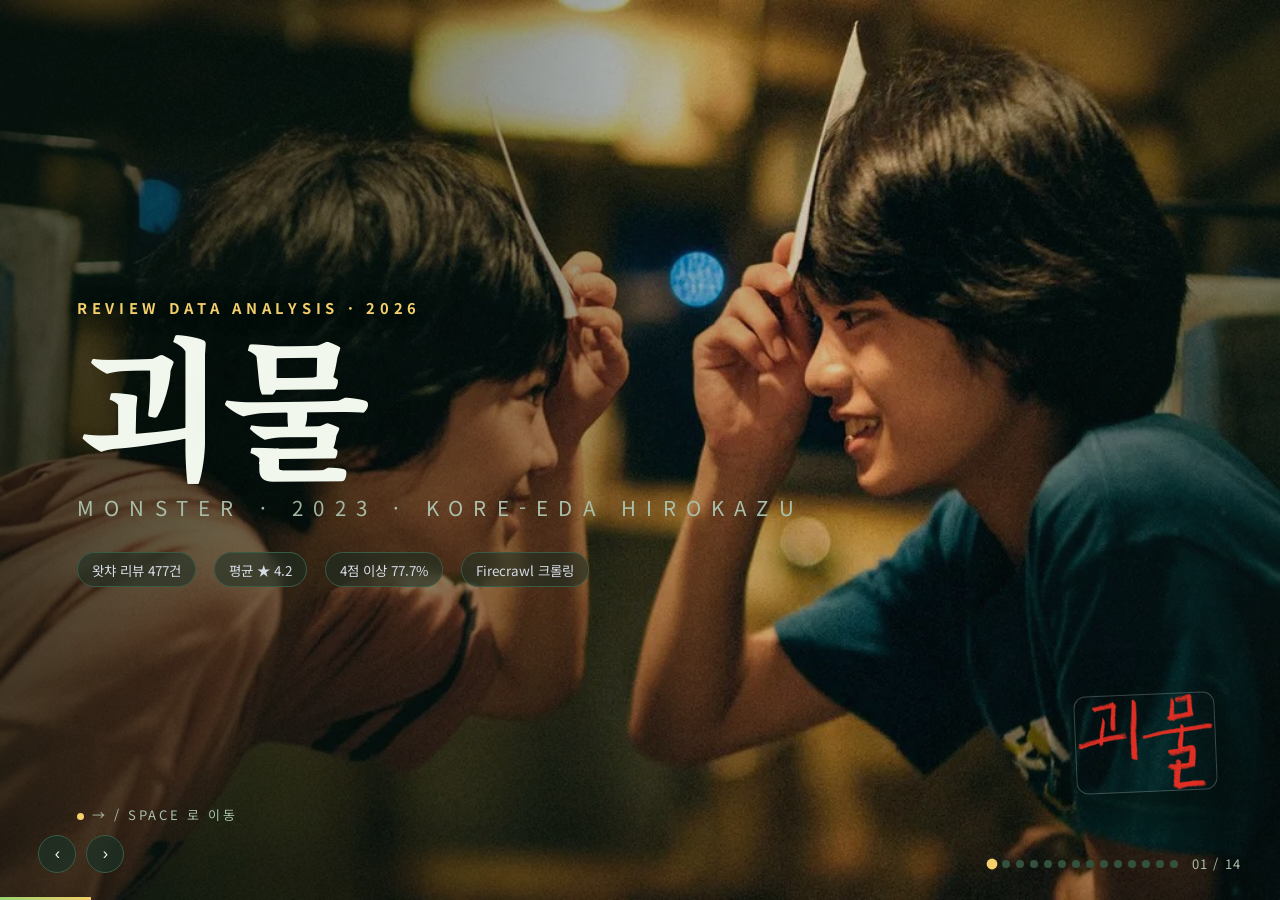
==== index.html @ 7d804426 "Redesign deck: warm forest/film natural theme, real film stills, green charts" ====
<!DOCTYPE html>
<html lang="ko">
<head>
<meta charset="UTF-8" />
<meta name="viewport" content="width=device-width, initial-scale=1.0" />
<title>《괴물》 리뷰 데이터 분석 — Slide Deck</title>
<meta name="description" content="고레에다 히로카즈 《괴물》 왓챠 리뷰 477건 데이터 분석 프레젠테이션" />
<link rel="icon" href="data:image/svg+xml,%3Csvg xmlns='http://www.w3.org/2000/svg' viewBox='0 0 32 32'%3E%3Crect width='32' height='32' rx='7' fill='%2312241a'/%3E%3Ctext x='16' y='23' font-size='20' text-anchor='middle' fill='%23f4cf6b' font-family='sans-serif'%3E%E6%80%AA%3C/text%3E%3C/svg%3E" />
<link rel="preconnect" href="https://fonts.googleapis.com" />
<link rel="preconnect" href="https://fonts.gstatic.com" crossorigin />
<link href="https://fonts.googleapis.com/css2?family=Noto+Sans+KR:wght@400;600;800&family=Noto+Serif+KR:wght@600;700&display=swap" rel="stylesheet" />
<link rel="stylesheet" href="css/deck.css" />
</head>
<body>
<canvas id="rain"></canvas>
<div class="deck" id="deck">

  <!-- 1. TITLE -->
  <section class="slide bg-full title-slide" data-name="title"
    style="background-image:url('assets/film/train.jpg')">
    <div class="kicker">Review Data Analysis · 2026</div>
    <h1 class="film-title serif">
      <span class="ch">괴</span><span class="ch">물</span>
    </h1>
    <div class="en">Monster · 2023 · Kore-eda Hirokazu</div>
    <div class="title-meta" data-name="meta">
      <span class="chip">왓챠 리뷰 477건</span>
      <span class="chip">평균 ★ 4.2</span>
      <span class="chip">4점 이상 77.7%</span>
      <span class="chip">Firecrawl 크롤링</span>
    </div>
    <img class="poster" src="assets/film/poster.png" alt="《괴물》 공식 포스터" />
    <div class="scroll-hint"><span class="dot"></span>→ / SPACE 로 이동</div>
  </section>

  <!-- 2. OVERVIEW -->
  <section class="slide" data-name="overview"
    style="background-image:url('assets/img/moss.jpg')">
    <div class="kicker">Overview</div>
    <h2>작품 &amp; 데이터 개요</h2>
    <p class="lead" style="max-width:70ch">
      고레에다 히로카즈 감독 · 사카모토 유지 각본 · 사카모토 류이치 음악 ·
      칸 영화제 각본상. 왓챠 관객 리뷰 <b>477건</b>을 수집·분석했다.
    </p>
    <div class="stat-grid">
      <div class="stat-card"><div class="num accent" data-to="4.2" data-dec="1" data-suffix=" / 5">0</div><div class="label">왓챠 평균 별점</div></div>
      <div class="stat-card"><div class="num accent" data-to="77.7" data-dec="1" data-suffix="%">0</div><div class="label">4점 이상 평가 비율</div></div>
      <div class="stat-card"><div class="num" data-to="49531">0</div><div class="label">보고싶어요</div></div>
      <div class="stat-card"><div class="num accent-rain" data-to="477">0</div><div class="label">수집 리뷰 수</div></div>
      <div class="stat-card"><div class="num" data-to="23620">0</div><div class="label">총 리뷰 글자 수</div></div>
      <div class="stat-card"><div class="num accent-rain" data-to="59">0</div><div class="label">전문(full-text) 재수집</div></div>
    </div>
    <div class="footer-note">SOURCE · watcha.com/ko/contents/mOopwPa</div>
  </section>

  <!-- 3. PIPELINE -->
  <section class="slide" data-name="pipeline"
    style="background-image:url('assets/img/forest.jpg')">
    <div class="kicker">Method</div>
    <h2>어떻게 분석했나</h2>
    <p class="lead">Firecrawl로 렌더링·스크롤 수집 → 파싱 → 통계 → 시각화.</p>
    <div class="pipeline">
      <div class="pipe-node"><div class="ico">🕸️</div><div class="t">수집 (Firecrawl)</div><div class="d">watcha 렌더링 · 리뷰 477건</div></div>
      <div class="pipe-arrow">→</div>
      <div class="pipe-node"><div class="ico">🧩</div><div class="t">파싱 · 정제</div><div class="d">작성자/본문, 59건 전문</div></div>
      <div class="pipe-arrow">→</div>
      <div class="pipe-node"><div class="ico">📊</div><div class="t">통계 분석</div><div class="d">키워드 · 테마 · 감정</div></div>
      <div class="pipe-arrow">→</div>
      <div class="pipe-node"><div class="ico">🎞️</div><div class="t">시각화</div><div class="d">Chart.js · matplotlib</div></div>
    </div>
    <div class="cols tight" style="margin-top:2vh; align-items:start">
      <div class="frame"><img src="assets/charts/length_dist.png" alt="리뷰 길이 분포" /></div>
      <div>
        <h3 style="margin-bottom:1vh">리뷰 길이 분포</h3>
        <p class="lead">전체의 <b class="accent">71%</b>가 25자 이하의 단문 감상.
        반면 상위 약 9%는 100자 이상의 심층 분석으로, <b>단문 정서 반응</b>과
        <b>장문 해석</b>이 뚜렷이 나뉜다.</p>
      </div>
    </div>
  </section>

  <!-- 4. QUESTION / WORDCLOUD -->
  <section class="slide cols" data-name="question"
    style="background-image:url('assets/img/canopy.jpg')">
    <div>
      <div class="kicker">Core Question</div>
      <h2 class="serif" style="font-size:clamp(30px,3.6vw,62px)">“괴물은<br />누구인가?”</h2>
      <p class="lead">가장 많이 등장한 단어는 <b class="accent">‘괴물’</b>(146건, 30.6%)과
      <b class="accent">‘나’</b>. 관객은 괴물을 찾다가 결국 <b>자신</b>을 마주한다.</p>
      <div class="quotelist">
        <div class="q">“괴물을 찾다가 <b>내가 괴물이었구나</b> 하는 결말.”<div class="who">토맛토마토</div></div>
        <div class="q">“누가 괴물인지 찾고 있던 <b>나를 보고 충격</b>에 빠졌다.”<div class="who">진종원</div></div>
      </div>
    </div>
    <div class="frame"><img src="assets/charts/wordcloud.png" alt="리뷰 워드클라우드" /></div>
  </section>

  <!-- 5. KEYWORDS -->
  <section class="slide" data-name="keywords"
    style="background-image:url('assets/img/meadow.jpg')">
    <div class="kicker">Keyword Frequency</div>
    <h2>최다 등장 키워드</h2>
    <div class="chart-wrap tall"><canvas id="cKeywords"></canvas></div>
  </section>

  <!-- 6. QUOTES -->
  <section class="slide" data-name="quotes"
    style="background-image:url('assets/film/field_run_clean.jpg')">
    <div class="kicker">Most Quoted</div>
    <h2>가장 많이 인용된 대사 · 감상</h2>
    <div class="cols tight" style="align-items:start">
      <div class="quote serif">
        “몇몇 사람만 가질 수 있는 건<br /><span class="hl">행복이라 부르지 않아.</span>”
        <div class="quote-src">— 요리(작중 대사) · 리뷰에서 가장 많이 인용된 문장</div>
      </div>
      <div class="quotelist" id="quoteList">
        <div class="q">“우린 새로 태어난 걸까? / 그런 일은 없는 것 같아. / 그래? 다행이네.”<div class="who">미나토·요리 — 결말</div></div>
        <div class="q">“오해의 오해의 오해… <b>이 영화는 괴물이 없다.</b>”<div class="who">김규민</div></div>
        <div class="q">“다시 태어나지 않아도 괜찮다고 생각했다. 그렇게 <b>뜻밖의 위로</b>를 받았다.”<div class="who">from.serein</div></div>
        <div class="q">“아쿠아만 나왔다 하면 파블로프의 개마냥 눈물이.”<div class="who">다 영</div></div>
      </div>
    </div>
  </section>

  <!-- 7. THEMES -->
  <section class="slide" data-name="themes"
    style="background-image:url('assets/img/moss.jpg')">
    <div class="kicker">Theme Distribution</div>
    <h2>리뷰 테마 분포</h2>
    <div class="cols tight" style="align-items:center; flex:1">
      <div class="chart-wrap"><canvas id="cThemes"></canvas></div>
      <div class="chart-wrap"><canvas id="cRadar"></canvas></div>
    </div>
    <p class="footer-note">※ 테마별 ‘관련 키워드 포함 리뷰 수’(중복 포함) 기준</p>
  </section>

  <!-- 8. VIEWPOINT -->
  <section class="slide" data-name="viewpoint"
    style="background-image:url('assets/img/forest.jpg')">
    <div class="kicker">Theme 01 · Structure</div>
    <h2>다층적 시점 — “컬러 라쇼몽”</h2>
    <p class="lead">같은 사건을 <b>엄마 → 담임 → 아이들</b>의 눈으로 세 번 반복하며,
    앞선 판단을 스스로 반성하게 만든다.</p>
    <div class="panels">
      <div class="panel3 p1"><div class="tag">Part 1</div><div class="big">엄마 · 사오리</div><p class="lead">아들의 변화를 보고 담임을 의심하고, 학교를 불신한다.</p></div>
      <div class="panel3 p2"><div class="tag">Part 2</div><div class="big">담임 · 호리</div><p class="lead">무책임해 보였던 행동에 알지 못했던 맥락이 드러난다.</p></div>
      <div class="panel3 p3"><div class="tag">Part 3</div><div class="big">아이들 · 미나토·요리</div><p class="lead">어른들이 결코 닿지 못한 진실 — 눈부신 햇살 속에서.</p></div>
    </div>
    <p class="quote" style="margin-top:3vh; font-size:clamp(15px,1.6vw,24px)">“시점 바뀔 때마다 <span class="hl">머리 한 대씩 맞는 느낌</span>이었다.” — Yem</p>
  </section>

  <!-- 9. PREJUDICE -->
  <section class="slide" data-name="prejudice"
    style="background-image:url('assets/img/canopy.jpg')">
    <div class="kicker">Theme 02 · Gaze</div>
    <h2>오해와 편견 — 모두를 괴물로</h2>
    <div class="cols tight" style="align-items:center; flex:1">
      <div class="chart-wrap"><canvas id="cPrejudice"></canvas></div>
      <div class="frame"><img src="assets/charts/theme_heatmap.png" alt="테마 동시 언급 히트맵" /></div>
    </div>
    <p class="quote" style="margin-top:2vh; font-size:clamp(15px,1.5vw,22px)">“누군가를 함부로 이해한다는 게 얼마나 <span class="hl">오만하고 잔인한</span> 것인지.”</p>
  </section>

  <!-- 10. SUN / ENDING -->
  <section class="slide bg-full conclusion" data-name="sun"
    style="background-image:url('assets/img/sunforest.jpg')">
    <div class="kicker">Theme 03 · Ending</div>
    <div class="bigline serif">“다시 태어나지 않아도<br />괜찮아.”</div>
    <p class="lead" style="max-width:62ch; margin-top:3vh">
      결말은 비극적이면서도 구원적이다. 관객은 <b class="accent">“현재의 나를 부정하지 않아도 된다”</b>는
      위로에서 개인적 안도를 얻는다 — 관련 리뷰 68건(14%).
    </p>
  </section>

  <!-- 11. SOUND -->
  <section class="slide" data-name="sound"
    style="background-image:url('assets/img/water.jpg')">
    <div class="kicker">Theme 04 · Sound &amp; Image</div>
    <h2>사운드 &amp; 영상미 — <span class="accent">Aqua</span></h2>
    <div class="cols tight" style="align-items:center; flex:1">
      <div>
        <p class="lead">사카모토 류이치의 엔딩 곡 <b class="accent">《Aqua》</b>는
        ‘눈물 트리거’로 기능한다. 감독·각본·음악의 조합이 반복적으로 호평받은 지점.</p>
        <div class="quotelist" style="margin-top:2vh">
          <div class="q">“사카모토 유지의 비틀린 시선과 고레에다의 담담함, <b>류이치 사카모토의 쓸쓸함</b>이 완성하는 피날레.”</div>
          <div class="q">“류이치 사카모토의 세련된 사운드 디자인.”</div>
        </div>
      </div>
      <svg id="wave" class="wave" viewBox="0 0 900 220" preserveAspectRatio="none"></svg>
    </div>
  </section>

  <!-- 12. SENTIMENT -->
  <section class="slide" data-name="sentiment"
    style="background-image:url('assets/img/meadow.jpg')">
    <div class="kicker">Emotional Arc</div>
    <h2>감정 반응 흐름 — 슬픔 → 성찰 → 위로</h2>
    <div class="cols tight" style="align-items:center; flex:1">
      <div class="frame"><img src="assets/charts/sentiment_flow.gif" alt="감정 흐름 애니메이션" /></div>
      <div class="chart-wrap short"><canvas id="cSentiment"></canvas></div>
    </div>
    <p class="footer-note">정서 반응은 단순한 비극적 카타르시스가 아니라 “자기 인식의 재구성”으로 수렴한다.</p>
  </section>

  <!-- 13. CRITIQUE -->
  <section class="slide" data-name="critique"
    style="background-image:url('assets/img/sunforest.jpg')">
    <div class="kicker">Minority View</div>
    <h2>비판적·유보적 시각 (약 22%)</h2>
    <div class="crit">
      <div class="c"><div class="h">취향 불일치</div><div class="b">“작품성과는 별개로 제 취향과는 머네요.”</div></div>
      <div class="c"><div class="h">초반 템포</div><div class="b">“중반까지 화병 나서 끌 뻔했다. 끝까지 보니 명작이란 걸 알았다.”</div></div>
      <div class="c"><div class="h">작위성</div><div class="b">“담임 파트에서는 《더 헌트》와 같은 작위성이 느껴졌다.”</div></div>
      <div class="c"><div class="h">장르 결합의 낯섦</div><div class="b">“부조리극과 리얼리즘이 어색하게 결합되고 있다고 느꼈다.”</div></div>
    </div>
  </section>

  <!-- 14. CONCLUSION -->
  <section class="slide bg-full conclusion" data-name="conclusion"
    style="background-image:url('assets/film/train.jpg')">
    <div class="kicker">Conclusion</div>
    <div class="bigline">괴물은 타인이 아니라<br /><span class="accent">우리가 만들어내는 시선</span>이다.</div>
    <p class="lead" style="max-width:66ch; margin-top:3vh">
      리뷰의 30% 이상이 ‘괴물’과 ‘나’를 연결한다. 《괴물》은 단순한 관람을 넘어
      <b>자기 성찰의 계기</b>로 소비되고 있다.
    </p>
    <div class="chips">
      <span class="chip">시점 구조</span>
      <span class="chip">결말의 위로</span>
      <span class="chip">Aqua</span>
      <span class="chip">아역 연기</span>
      <span class="chip">사회 비판</span>
    </div>
    <div class="footer-note">DATA · Watcha 477 reviews (Firecrawl) · VISUALS · anime.js / Chart.js / matplotlib</div>
  </section>

</div>

<div class="navbtns">
  <button data-nav="prev" aria-label="이전">‹</button>
  <button data-nav="next" aria-label="다음">›</button>
</div>
<div class="hud">
  <span class="dots"></span>
  <span class="counter">01 / 14</span>
</div>
<div class="progress"></div>

<script src="js/vendor/anime.min.js"></script>
<script src="js/vendor/chart.umd.min.js"></script>
<script src="data/review_stats.js"></script>
<script src="js/deck.js"></script>
</body>
</html>
---- css/deck.css ----
:root {
  --bg: #10201a;
  --bg2: #14271e;
  --panel: #1b3126;
  --panel2: #234030;
  --line: #3a5c46;
  --sun: #f4cf6b;
  --sun2: #ffe3a8;
  --rain: #9ad46f;
  --rain2: #5ea153;
  --leaf: #9ad46f;
  --leaf2: #6cb45c;
  --txt: #f2f7ee;
  --muted: #a9c0ab;
  --good: #a8dd84;
  --shadow: 0 18px 44px rgba(6, 16, 10, 0.45);
}

* { box-sizing: border-box; margin: 0; padding: 0; }

html, body {
  height: 100%;
  background: var(--bg);
  color: var(--txt);
  font-family: "Pretendard", "Noto Sans KR", -apple-system, BlinkMacSystemFont,
    "Apple SD Gothic Neo", "Malgun Gothic", sans-serif;
  overflow: hidden;
  -webkit-font-smoothing: antialiased;
}

#rain {
  position: fixed; inset: 0; z-index: 0; pointer-events: none; opacity: 0.78;
}

.deck { position: fixed; inset: 0; z-index: 1; }

.slide {
  position: absolute; inset: 0;
  display: flex; flex-direction: column;
  padding: 5.2vh 6vw 7vh;
  opacity: 0; visibility: hidden;
  transform: scale(0.985);
  transition: opacity .55s ease, transform .55s ease, visibility .55s;
  background-size: cover; background-position: center;
}
.slide.active { opacity: 1; visibility: visible; transform: scale(1); }
.slide::before {
  content: ""; position: absolute; inset: 0; z-index: -1;
  background: radial-gradient(130% 100% at 50% 0%, rgba(12,26,18,0.28), rgba(12,26,18,0.66) 82%);
}
.slide.bg-full::before { background: linear-gradient(180deg, rgba(10,22,15,0.28), rgba(10,22,15,0.68)); }
.slide.title-slide::before {
  background: linear-gradient(90deg, rgba(8,18,12,0.74) 0%, rgba(8,18,12,0.42) 42%, rgba(8,18,12,0.14) 68%, rgba(8,18,12,0.5) 100%);
}

.kicker {
  font-size: clamp(12px, 1.15vw, 17px); letter-spacing: .32em; text-transform: uppercase;
  color: var(--sun); font-weight: 700; margin-bottom: 1.1vh;
}
h1 { font-size: clamp(38px, 6.4vw, 110px); line-height: 1.02; font-weight: 800; letter-spacing: -0.02em; }
h2 { font-size: clamp(26px, 3.1vw, 52px); font-weight: 800; letter-spacing: -0.01em; margin-bottom: 2.2vh; }
h3 { font-size: clamp(17px, 1.6vw, 26px); font-weight: 700; }
h1, h2, h3, .kicker, .lead, .quote, .bigline, .stat-card .label { text-shadow: 0 2px 20px rgba(6,16,10,0.55); }
.serif { font-family: "Noto Serif KR", "Apple SD Gothic Neo", serif; }
.accent { color: var(--sun); }
.accent-rain { color: var(--rain); }
.muted { color: var(--muted); }
.lead { font-size: clamp(15px, 1.5vw, 24px); color: #dce8d6; line-height: 1.65; font-weight: 400; }

/* ---------- titles ---------- */
.title-slide { justify-content: center; align-items: flex-start; }
.title-slide .film-title { font-size: clamp(64px, 12vw, 220px); line-height: .95; font-weight: 800; text-shadow: 0 6px 40px rgba(4,12,7,.55); }
.title-slide .film-title .ch { display: inline-block; }
.title-slide .en { font-size: clamp(14px, 1.6vw, 26px); letter-spacing: .5em; color: var(--muted); margin-top: 2vh; text-transform: uppercase; }
.title-slide .poster {
  position: absolute; right: 5vw; bottom: 12vh; width: clamp(110px, 11vw, 200px);
  border-radius: 12px; border: 1px solid rgba(255,255,255,0.22);
  box-shadow: 0 22px 55px rgba(4,12,7,0.6); transform: rotate(-2.4deg);
}
.title-meta { display: flex; gap: 1.4vw; flex-wrap: wrap; margin-top: 3.4vh; }
.chip {
  border: 1px solid var(--line); background: rgba(27,49,38,0.55); backdrop-filter: blur(7px);
  padding: .7vh 1.1vw; border-radius: 999px; font-size: clamp(12px, 1.05vw, 16px); color: #d6dce6;
}
.scroll-hint { position: absolute; bottom: 8.5vh; left: 6vw; color: var(--muted); font-size: 13px; letter-spacing: .2em; }
.scroll-hint .dot { display: inline-block; width: 7px; height: 7px; border-radius: 50%; background: var(--sun); margin-right: 8px; animation: pulse 1.6s infinite; }
@keyframes pulse { 0%,100% { opacity: .3; } 50% { opacity: 1; } }

/* ---------- stat cards ---------- */
.stat-grid { display: grid; grid-template-columns: repeat(3, 1fr); gap: 1.4vw; margin-top: 1vh; }
.stat-card {
  background: linear-gradient(160deg, var(--panel2), var(--panel)); border: 1px solid var(--line);
  border-radius: 18px; padding: 2.4vh 1.6vw; box-shadow: var(--shadow); position: relative; overflow: hidden;
}
.stat-card::after { content: ""; position: absolute; inset: 0; background: radial-gradient(80% 60% at 100% 0%, rgba(244,185,66,0.12), transparent 60%); }
.stat-card .num { font-size: clamp(30px, 3.6vw, 62px); font-weight: 800; letter-spacing: -0.02em; }
.stat-card .num .unit { font-size: .42em; margin-left: .18em; color: var(--muted); font-weight: 600; }
.stat-card .label { color: var(--muted); margin-top: .8vh; font-size: clamp(12px, 1.1vw, 17px); }

/* ---------- pipeline ---------- */
.pipeline { display: flex; align-items: center; gap: 1vw; margin-top: 3vh; flex-wrap: wrap; }
.pipe-node {
  flex: 1 1 0; min-width: 130px; background: var(--panel); border: 1px solid var(--line); border-radius: 16px;
  padding: 2.2vh 1.2vw; text-align: center; position: relative; box-shadow: var(--shadow);
}
.pipe-node .ico { font-size: clamp(22px, 2.2vw, 34px); }
.pipe-node .t { font-weight: 700; margin-top: 1vh; font-size: clamp(13px, 1.15vw, 18px); }
.pipe-node .d { color: var(--muted); font-size: clamp(11px, .95vw, 14px); margin-top: .5vh; }
.pipe-arrow { color: var(--rain); font-size: clamp(18px, 1.8vw, 28px); }

/* ---------- generic two-col ---------- */
.cols { display: grid; grid-template-columns: 1.05fr 1fr; gap: 2.6vw; align-items: center; flex: 1; }
.cols.tight { gap: 1.8vw; }
.frame { border-radius: 18px; overflow: hidden; border: 1px solid var(--line); box-shadow: var(--shadow); background: #12241a; }
.frame img { display: block; width: 100%; height: 100%; object-fit: cover; }

/* quote */
.quote { font-family: "Noto Serif KR", serif; font-size: clamp(20px, 2.4vw, 40px); line-height: 1.5; font-weight: 600; }
.quote .hl { color: var(--sun); }
.quote-src { color: var(--muted); margin-top: 1.6vh; font-size: clamp(12px, 1.1vw, 16px); }
.quotelist { display: flex; flex-direction: column; gap: 1.4vh; }
.quotelist .q { background: rgba(24,44,34,0.55); border-left: 3px solid var(--sun); border-radius: 0 12px 12px 0; padding: 1.4vh 1.2vw; font-size: clamp(13px, 1.25vw, 19px); }
.quotelist .q .who { color: var(--muted); font-size: .8em; margin-top: .4vh; }

/* chart containers */
.chart-wrap { position: relative; width: 100%; height: 46vh; }
.chart-wrap.tall { height: 58vh; }
.chart-wrap.short { height: 34vh; }

/* three panels (viewpoint) */
.panels { display: grid; grid-template-columns: repeat(3, 1fr); gap: 1.4vw; margin-top: 2vh; }
.panel3 {
  border-radius: 16px; padding: 2.4vh 1.2vw; border: 1px solid var(--line); min-height: 30vh;
  background: linear-gradient(160deg, var(--panel2), var(--panel)); box-shadow: var(--shadow);
}
.panel3 .tag { color: var(--muted); letter-spacing: .2em; font-size: 12px; text-transform: uppercase; }
.panel3 .big { font-size: clamp(20px, 2vw, 32px); font-weight: 800; margin: 1.2vh 0; }
.panel3.p1 { border-top: 3px solid var(--rain2); }
.panel3.p2 { border-top: 3px solid var(--rain); }
.panel3.p3 { border-top: 3px solid var(--sun); }

/* waveform */
.wave { width: 100%; height: 22vh; filter: drop-shadow(0 3px 12px rgba(6,16,10,0.6)); }

/* cards for critique */
.crit { display: grid; grid-template-columns: repeat(2, 1fr); gap: 1.4vw; margin-top: 2vh; }
.crit .c { background: var(--panel); border: 1px solid var(--line); border-radius: 16px; padding: 2.2vh 1.4vw; }
.crit .c .h { font-weight: 700; color: var(--sun); margin-bottom: .8vh; font-size: clamp(14px, 1.3vw, 20px); }
.crit .c .b { color: #cbd3df; line-height: 1.6; font-size: clamp(12px, 1.1vw, 17px); }

/* conclusion */
.conclusion { justify-content: center; align-items: center; text-align: center; }
.conclusion .bigline { font-size: clamp(28px, 4.4vw, 74px); font-weight: 800; line-height: 1.18; letter-spacing: -0.02em; }
.conclusion .chips { display: flex; gap: 1vw; flex-wrap: wrap; justify-content: center; margin-top: 4vh; }
.conclusion .chips .chip { border-color: rgba(244,185,66,0.4); }

/* HUD */
.hud { position: fixed; z-index: 5; right: 3vw; bottom: 3vh; display: flex; align-items: center; gap: 14px; color: var(--muted); font-size: 13px; letter-spacing: .1em; }
.dots { display: flex; gap: 6px; }
.dots a { width: 8px; height: 8px; border-radius: 50%; background: #33513d; transition: .3s; }
.dots a.on { background: var(--sun); transform: scale(1.35); }
.progress { position: fixed; left: 0; bottom: 0; height: 3px; width: 0; background: linear-gradient(90deg, var(--rain), var(--sun)); z-index: 6; transition: width .5s ease; }
.navbtns { position: fixed; z-index: 5; left: 3vw; bottom: 3vh; display: flex; gap: 10px; }
.navbtns button {
  width: 38px; height: 38px; border-radius: 50%; border: 1px solid var(--line); background: rgba(27,49,38,.72);
  color: var(--txt); cursor: pointer; font-size: 16px; transition: .25s; backdrop-filter: blur(6px);
}
.navbtns button:hover { border-color: var(--sun); color: var(--sun); }

.footer-note { position: absolute; left: 6vw; bottom: 8.5vh; color: var(--muted); font-size: 12px; letter-spacing: .12em; }

@media (max-width: 820px) {
  .cols, .stat-grid, .panels, .crit { grid-template-columns: 1fr; }
  .chart-wrap { height: 34vh; }
  .slide { padding: 5vh 5vw 9vh; }
}
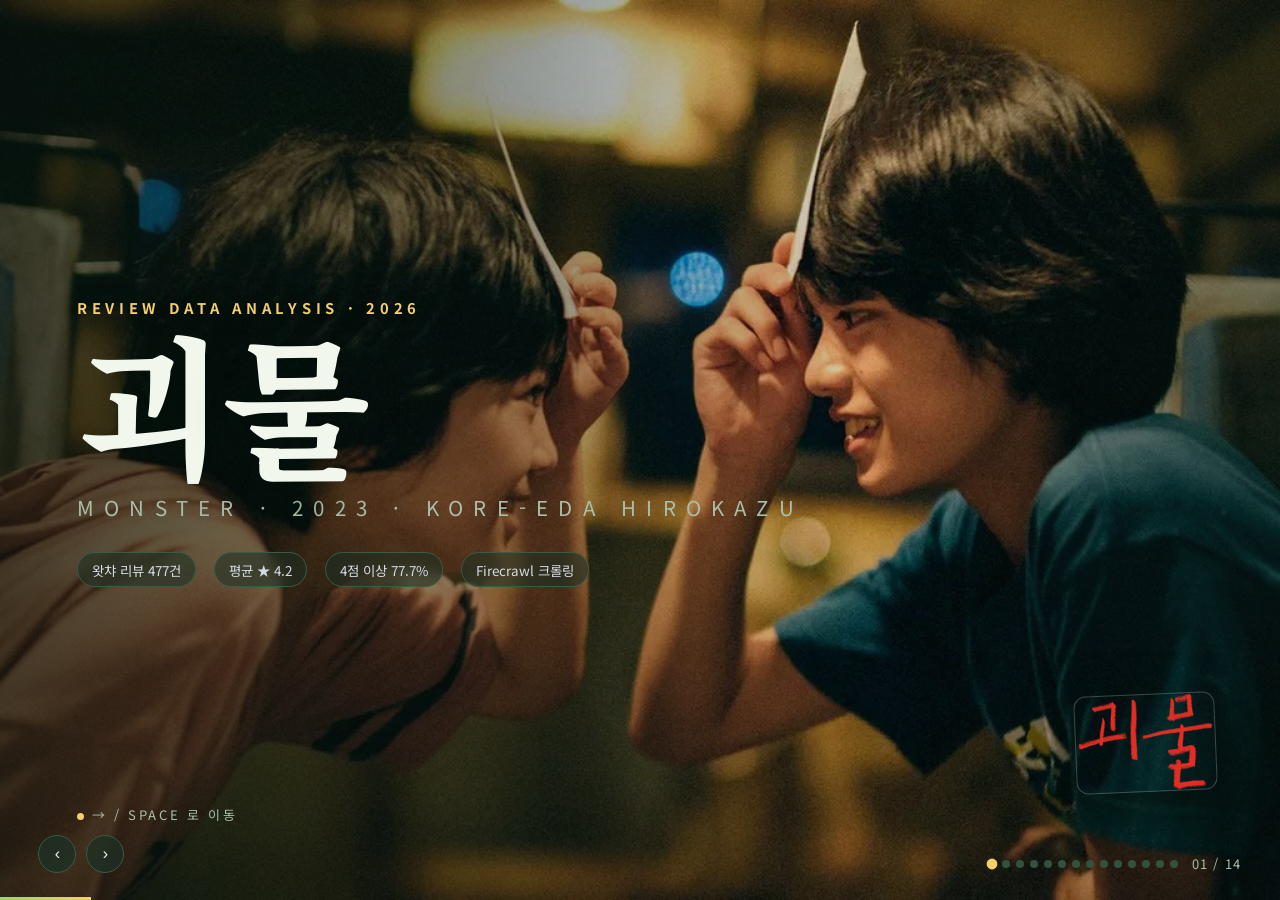
==== commit c5cec983: "Improve chart legibility on themes/prejudice slides: dark panels, larger charts, opaque colors, stro" ====
--- a/index.html
+++ b/index.html
@@ -127,9 +127,9 @@
     style="background-image:url('assets/img/moss.jpg')">
     <div class="kicker">Theme Distribution</div>
     <h2>리뷰 테마 분포</h2>
-    <div class="cols tight" style="align-items:center; flex:1">
-      <div class="chart-wrap"><canvas id="cThemes"></canvas></div>
-      <div class="chart-wrap"><canvas id="cRadar"></canvas></div>
+    <div class="cols tight" style="align-items:stretch; flex:1">
+      <div class="chart-card"><div class="chart-wrap"><canvas id="cThemes"></canvas></div></div>
+      <div class="chart-card"><div class="chart-wrap"><canvas id="cRadar"></canvas></div></div>
     </div>
     <p class="footer-note">※ 테마별 ‘관련 키워드 포함 리뷰 수’(중복 포함) 기준</p>
   </section>
@@ -154,9 +154,9 @@
     style="background-image:url('assets/img/canopy.jpg')">
     <div class="kicker">Theme 02 · Gaze</div>
     <h2>오해와 편견 — 모두를 괴물로</h2>
-    <div class="cols tight" style="align-items:center; flex:1">
-      <div class="chart-wrap"><canvas id="cPrejudice"></canvas></div>
-      <div class="frame"><img src="assets/charts/theme_heatmap.png" alt="테마 동시 언급 히트맵" /></div>
+    <div class="cols tight" style="align-items:stretch; flex:1; grid-template-columns:0.92fr 1.08fr">
+      <div class="chart-card"><div class="chart-wrap"><canvas id="cPrejudice"></canvas></div></div>
+      <div class="frame big"><img src="assets/charts/theme_heatmap.png" alt="테마 동시 언급 히트맵" /></div>
     </div>
     <p class="quote" style="margin-top:2vh; font-size:clamp(15px,1.5vw,22px)">“누군가를 함부로 이해한다는 게 얼마나 <span class="hl">오만하고 잔인한</span> 것인지.”</p>
   </section>
--- a/css/deck.css
+++ b/css/deck.css
@@ -126,6 +126,23 @@
 .chart-wrap { position: relative; width: 100%; height: 46vh; }
 .chart-wrap.tall { height: 58vh; }
 .chart-wrap.short { height: 34vh; }
+.chart-card {
+  background: #08110b;
+  border: 1px solid rgba(154,212,111,0.28); border-radius: 20px;
+  padding: 1.2vh 1vw; box-shadow: var(--shadow);
+  display: flex; align-items: center;
+}
+.chart-card .chart-wrap { height: 56vh; }
+.frame.big { background: #08110b; display: flex; align-items: center; }
+.frame.big img { object-fit: contain; }
+.slide[data-name="themes"]::before,
+.slide[data-name="prejudice"]::before {
+  background: linear-gradient(180deg, rgba(6,14,9,0.74), rgba(6,14,9,0.9));
+}
+.slide[data-name="themes"] h2,
+.slide[data-name="prejudice"] h2 {
+  text-shadow: 0 2px 18px rgba(0,0,0,0.85), 0 1px 3px rgba(0,0,0,0.9);
+}
 
 /* three panels (viewpoint) */
 .panels { display: grid; grid-template-columns: repeat(3, 1fr); gap: 1.4vw; margin-top: 2vh; }
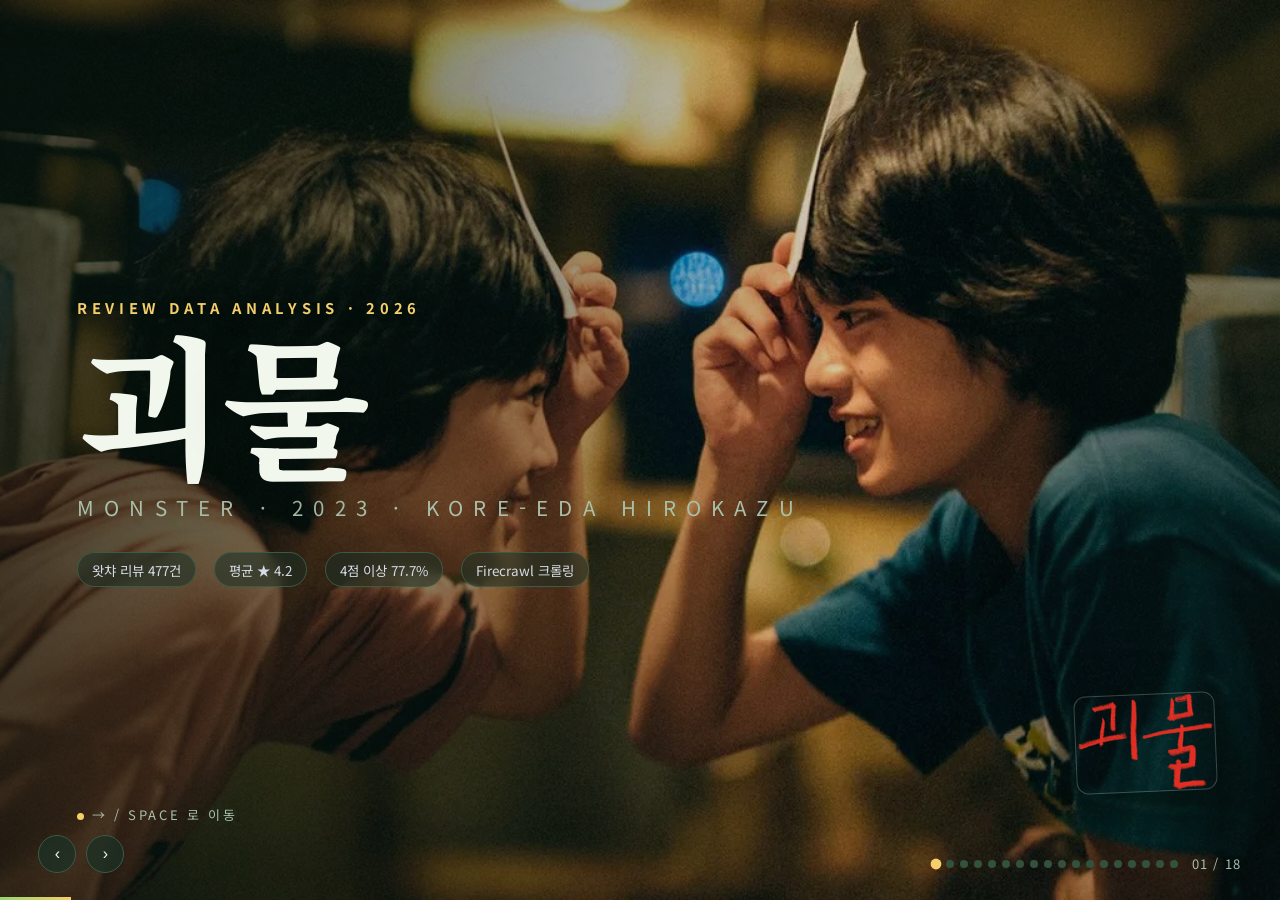
==== commit 8c7f9859: "Add analysis slides from report: acting, love/queer narrative, school-system critique, emotional bre" ====
--- a/index.html
+++ b/index.html
@@ -190,6 +190,51 @@
     </div>
   </section>
 
+  <!-- THEME 05. ACTING -->
+  <section class="slide" data-name="acting"
+    style="background-image:url('assets/img/meadow.jpg')">
+    <div class="kicker">Theme 05 · Performance</div>
+    <h2>아역의 연기 — 소야 · 히나타</h2>
+    <p class="lead">쿠로카와 소야(미나토)·히이라기 히나타(요리)의 연기와 케미가
+    관객의 정서적 몰입을 이끄는 핵심 요소로 꼽힌다.</p>
+    <div class="quotelist">
+      <div class="q">“<b>소야랑 히나타 둘 다</b> 거기서는 행복해졌길.”<div class="who">지후</div></div>
+      <div class="q">“이건 배우 인터뷰까지 봐야 됨. 이대로만 자라서 좋은 작품들을 많이 찍어다오.”</div>
+      <div class="q">“<b>미나토 ♡ 요리 ♡ 나..</b>”<div class="who">Yem</div></div>
+    </div>
+    <p class="footer-note">배우·연기 관련 언급 7건 + 인물 언급 다수</p>
+  </section>
+
+  <!-- THEME 06. LOVE / IDENTITY -->
+  <section class="slide" data-name="love"
+    style="background-image:url('assets/img/canopy.jpg')">
+    <div class="kicker">Theme 06 · Love &amp; Identity</div>
+    <h2>사랑, 그리고 퀴어 서사</h2>
+    <p class="lead">소수 리뷰지만 강렬하게 언급된다. 다만 ‘퀴어 영화’로 한정하기보다
+    <b class="accent">보편적 사랑과 이해의 문제</b>로 확장해 읽는 경향이 두드러진다.</p>
+    <div class="quotelist">
+      <div class="q">“표현은 달라도 <b>모두 다 사랑하는 마음</b>이었기에.”</div>
+      <div class="q">“사과를 좋아하는 게 자연스러운 것처럼, <b>남자아이도 좋아할 수 있는 게 아닐까요</b>.”<div class="who">소야 — 칸 기자회견</div></div>
+      <div class="q">“자꾸만 해체되어 다시 태어나려는 존재들을 위한 영화.”</div>
+    </div>
+    <p class="footer-note">퀴어·동성 관련 4건 · ‘사랑’ 언급 23건 (4.8%)</p>
+  </section>
+
+  <!-- THEME 07. SYSTEM -->
+  <section class="slide" data-name="system"
+    style="background-image:url('assets/img/forest.jpg')">
+    <div class="kicker">Theme 07 · System</div>
+    <h2>학교 · 사회 시스템 비판</h2>
+    <p class="lead">개인의 오해를 넘어 <b class="accent">조직적 회피와 무책임</b>에 대한 비판이 반복된다.
+    관객은 학교를 사회의 축소판으로 읽는다.</p>
+    <div class="quotelist">
+      <div class="q">“<b>폭력에 대한 학교의 무감각한 태도</b>를 보고 있자니 숨이 막히는 것 같았다.”</div>
+      <div class="q">“교장의 공허한 눈빛, 영혼 없는 조아리기. <b>학교 동료들도, 교장도 뭔데 대체!</b>”</div>
+      <div class="q">“이 사회고 어른이고 편견이고 선입견…”</div>
+    </div>
+    <p class="footer-note">학교·폭력 관련 23건 (4%)</p>
+  </section>
+
   <!-- 12. SENTIMENT -->
   <section class="slide" data-name="sentiment"
     style="background-image:url('assets/img/meadow.jpg')">
@@ -200,6 +245,21 @@
       <div class="chart-wrap short"><canvas id="cSentiment"></canvas></div>
     </div>
     <p class="footer-note">정서 반응은 단순한 비극적 카타르시스가 아니라 “자기 인식의 재구성”으로 수렴한다.</p>
+  </section>
+
+  <!-- EMOTION DETAIL -->
+  <section class="slide" data-name="emotion"
+    style="background-image:url('assets/img/water.jpg')">
+    <div class="kicker">Emotional Response</div>
+    <h2>감정 반응 세부 — 슬픔에서 위로로</h2>
+    <div class="stat-grid">
+      <div class="stat-card"><div class="num accent-rain" data-to="38" data-suffix="건">0</div><div class="label">눈물 · 울음 (7%)</div></div>
+      <div class="stat-card"><div class="num accent">여운</div><div class="label">오래 남는 감정</div></div>
+      <div class="stat-card"><div class="num">위로 · 구원</div><div class="label">“다시 태어나지 않아도 괜찮다”</div></div>
+      <div class="stat-card"><div class="num accent-rain">자기 성찰</div><div class="label">“내가 괴물이었구나”</div></div>
+      <div class="stat-card"><div class="num">혼란 · 전복</div><div class="label">“머리 한 대씩 맞는 느낌”</div></div>
+    </div>
+    <p class="footer-note">정서 반응은 단순한 비극적 카타르시스가 아니라 <b>슬픔 → 성찰 → 위로</b>의 3단계로 수렴한다.</p>
   </section>
 
   <!-- 13. CRITIQUE -->
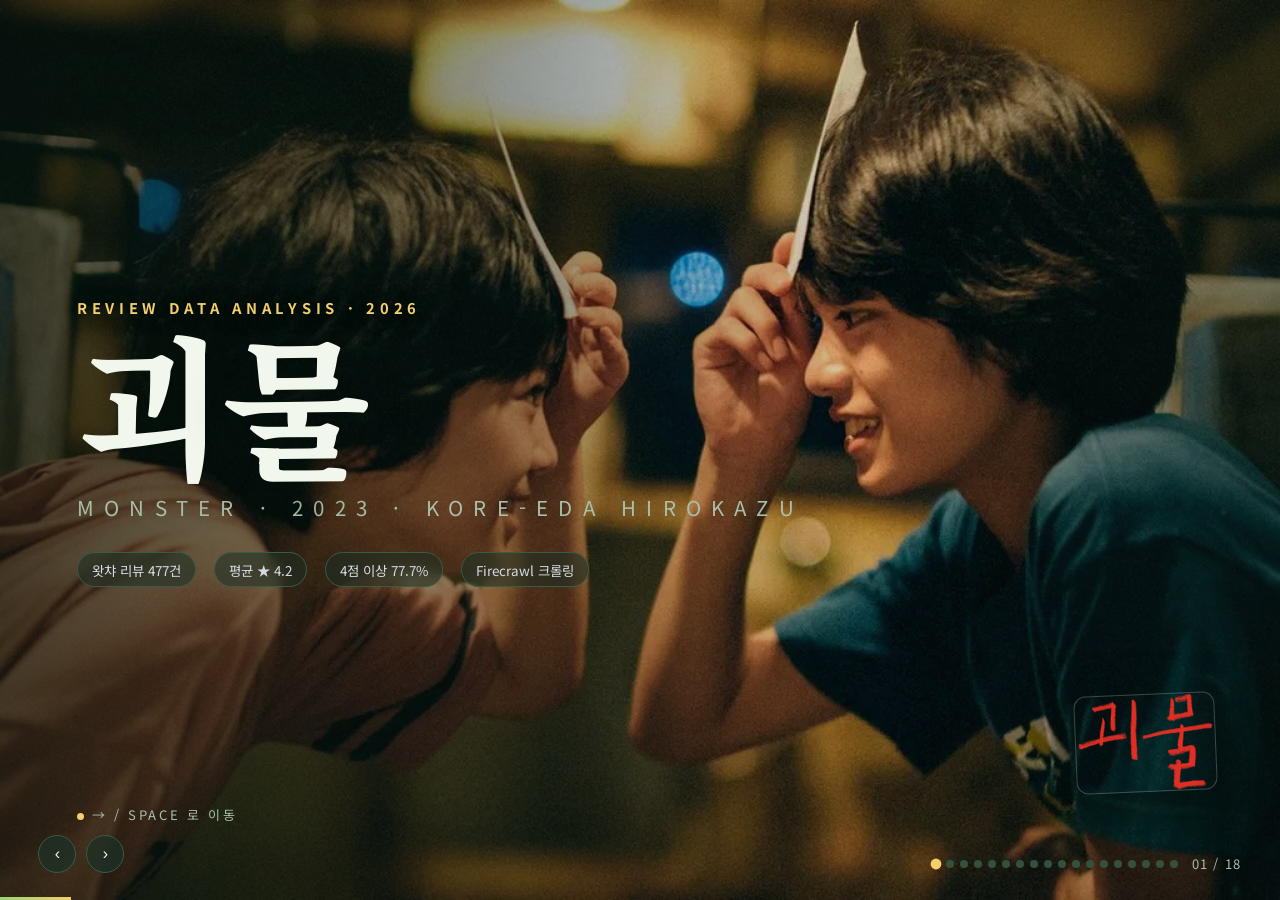
==== commit b9172035: "Add report 'Analysis' callouts to theme slides (question, viewpoint, prejudice, sound)" ====
--- a/index.html
+++ b/index.html
@@ -91,6 +91,10 @@
         <div class="q">“괴물을 찾다가 <b>내가 괴물이었구나</b> 하는 결말.”<div class="who">토맛토마토</div></div>
         <div class="q">“누가 괴물인지 찾고 있던 <b>나를 보고 충격</b>에 빠졌다.”<div class="who">진종원</div></div>
       </div>
+      <div class="analysis"><span class="tagline">Analysis</span>
+        관객은 《괴물》을 ‘괴물을 찾는 영화’가 아니라 <b>‘내가 괴물이었는지를 묻는 영화’</b>로 소비한다.
+        ‘괴물’은 실체가 아니라 <b>타자화의 결과</b>로 해석된다.
+      </div>
     </div>
     <div class="frame"><img src="assets/charts/wordcloud.png" alt="리뷰 워드클라우드" /></div>
   </section>
@@ -146,6 +150,10 @@
       <div class="panel3 p2"><div class="tag">Part 2</div><div class="big">담임 · 호리</div><p class="lead">무책임해 보였던 행동에 알지 못했던 맥락이 드러난다.</p></div>
       <div class="panel3 p3"><div class="tag">Part 3</div><div class="big">아이들 · 미나토·요리</div><p class="lead">어른들이 결코 닿지 못한 진실 — 눈부신 햇살 속에서.</p></div>
     </div>
+    <div class="analysis"><span class="tagline">Analysis</span>
+      관객은 각 파트에서 <b>동일한 사건을 재해석</b>하며 앞선 판단을 스스로 반성한다.
+      구조 자체가 영화의 주제(‘진실은 하나가 아니다’)와 맞물린다는 평가가 많다.
+    </div>
     <p class="quote" style="margin-top:3vh; font-size:clamp(15px,1.6vw,24px)">“시점 바뀔 때마다 <span class="hl">머리 한 대씩 맞는 느낌</span>이었다.” — Yem</p>
   </section>
 
@@ -157,6 +165,10 @@
     <div class="cols tight" style="align-items:stretch; flex:1; grid-template-columns:0.92fr 1.08fr">
       <div class="chart-card"><div class="chart-wrap"><canvas id="cPrejudice"></canvas></div></div>
       <div class="frame big"><img src="assets/charts/theme_heatmap.png" alt="테마 동시 언급 히트맵" /></div>
+    </div>
+    <div class="analysis"><span class="tagline">Analysis</span>
+      ‘이해’조차 폭력이 될 수 있다는 <b>역설적 통찰</b>. 부모의 걱정 · 학교의 회피 · 선생의 침묵이
+      모두 <b>선의에서 비롯된 폭력</b>으로 읽힌다.
     </div>
     <p class="quote" style="margin-top:2vh; font-size:clamp(15px,1.5vw,22px)">“누군가를 함부로 이해한다는 게 얼마나 <span class="hl">오만하고 잔인한</span> 것인지.”</p>
   </section>
@@ -184,6 +196,10 @@
         <div class="quotelist" style="margin-top:2vh">
           <div class="q">“사카모토 유지의 비틀린 시선과 고레에다의 담담함, <b>류이치 사카모토의 쓸쓸함</b>이 완성하는 피날레.”</div>
           <div class="q">“류이치 사카모토의 세련된 사운드 디자인.”</div>
+        </div>
+        <div class="analysis"><span class="tagline">Analysis</span>
+          음악은 <b>정서적 절정</b>을 담당하는 장치로, 《Aqua》가 ‘눈물 트리거’로 기능한다.
+          감독 · 각본 · 음악 3인의 협업과 3부의 <b>밝은 색조 전환</b>이 반복적으로 호평받는다.
         </div>
       </div>
       <svg id="wave" class="wave" viewBox="0 0 900 220" preserveAspectRatio="none"></svg>
--- a/css/deck.css
+++ b/css/deck.css
@@ -165,6 +165,20 @@
 .crit .c .h { font-weight: 700; color: var(--sun); margin-bottom: .8vh; font-size: clamp(14px, 1.3vw, 20px); }
 .crit .c .b { color: #cbd3df; line-height: 1.6; font-size: clamp(12px, 1.1vw, 17px); }
 
+/* report analysis callout */
+.analysis {
+  margin-top: 2.4vh; padding: 1.5vh 1.6vw;
+  border-left: 4px solid var(--sun);
+  background: rgba(8,17,11,0.72);
+  border-radius: 0 14px 14px 0; max-width: 94ch;
+  line-height: 1.65; font-size: clamp(13px, 1.15vw, 18px); color: #dbe7dc;
+}
+.analysis .tagline {
+  display: block; margin-bottom: .5vh; color: var(--sun);
+  font-weight: 800; letter-spacing: .2em; font-size: 11px; text-transform: uppercase;
+}
+.analysis b { color: var(--rain); }
+
 /* conclusion */
 .conclusion { justify-content: center; align-items: center; text-align: center; }
 .conclusion .bigline { font-size: clamp(28px, 4.4vw, 74px); font-weight: 800; line-height: 1.18; letter-spacing: -0.02em; }
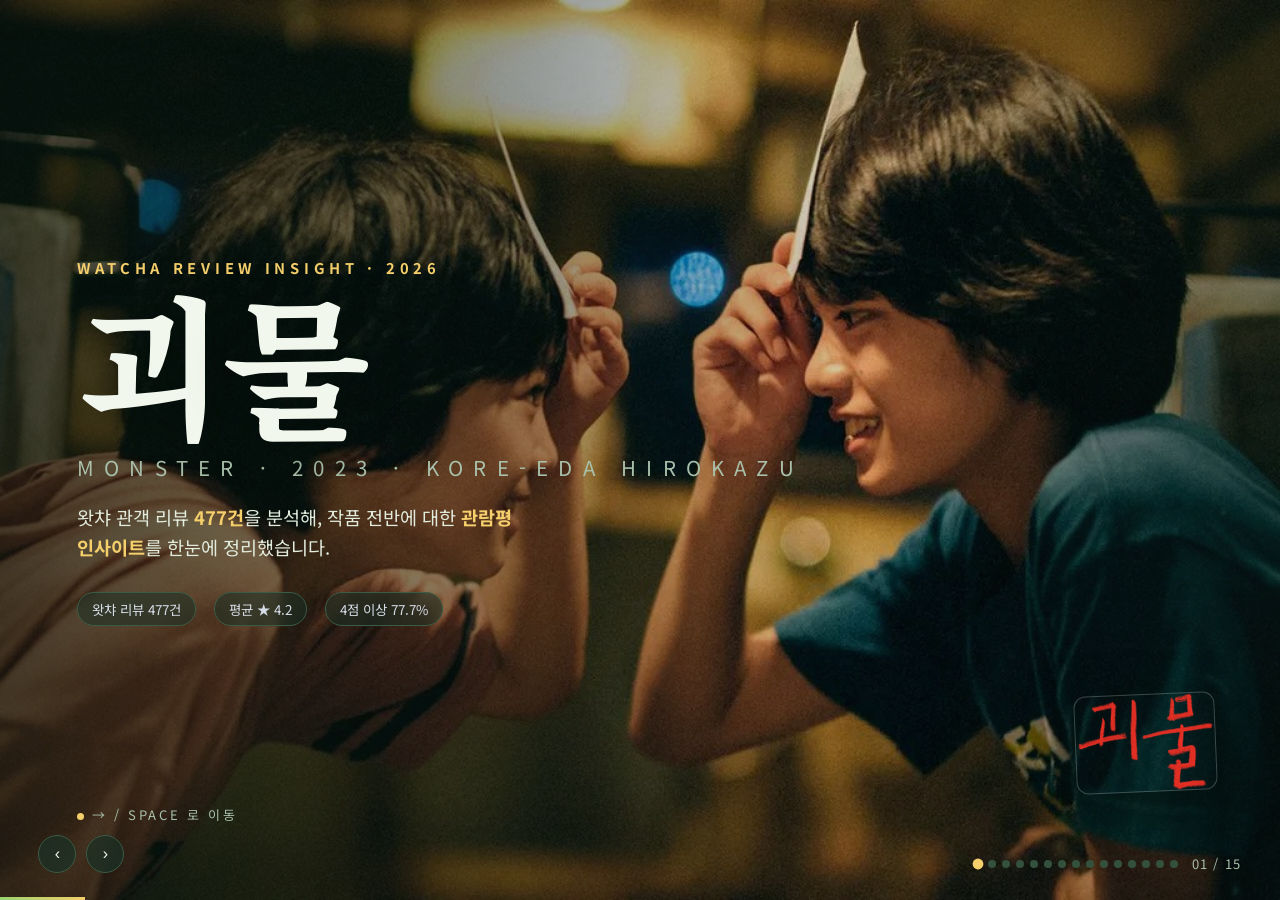
==== commit 13a86253: "Restructure deck: insight title, keep-all wrapping, reposition analysis, clear prejudice chart, merg" ====
--- a/index.html
+++ b/index.html
@@ -3,8 +3,8 @@
 <head>
 <meta charset="UTF-8" />
 <meta name="viewport" content="width=device-width, initial-scale=1.0" />
-<title>《괴물》 리뷰 데이터 분석 — Slide Deck</title>
-<meta name="description" content="고레에다 히로카즈 《괴물》 왓챠 리뷰 477건 데이터 분석 프레젠테이션" />
+<title>《괴물》 왓챠 리뷰 분석 — 관람평 인사이트</title>
+<meta name="description" content="고레에다 히로카즈 《괴물》 왓챠 관객 리뷰 477건으로 읽은 작품 전반 관람평 인사이트" />
 <link rel="icon" href="data:image/svg+xml,%3Csvg xmlns='http://www.w3.org/2000/svg' viewBox='0 0 32 32'%3E%3Crect width='32' height='32' rx='7' fill='%2312241a'/%3E%3Ctext x='16' y='23' font-size='20' text-anchor='middle' fill='%23f4cf6b' font-family='sans-serif'%3E%E6%80%AA%3C/text%3E%3C/svg%3E" />
 <link rel="preconnect" href="https://fonts.googleapis.com" />
 <link rel="preconnect" href="https://fonts.gstatic.com" crossorigin />
@@ -18,16 +18,21 @@
   <!-- 1. TITLE -->
   <section class="slide bg-full title-slide" data-name="title"
     style="background-image:url('assets/film/train.jpg')">
-    <div class="kicker">Review Data Analysis · 2026</div>
-    <h1 class="film-title serif">
-      <span class="ch">괴</span><span class="ch">물</span>
-    </h1>
-    <div class="en">Monster · 2023 · Kore-eda Hirokazu</div>
-    <div class="title-meta" data-name="meta">
-      <span class="chip">왓챠 리뷰 477건</span>
-      <span class="chip">평균 ★ 4.2</span>
-      <span class="chip">4점 이상 77.7%</span>
-      <span class="chip">Firecrawl 크롤링</span>
+    <div class="title-copy">
+      <div class="kicker">Watcha Review Insight · 2026</div>
+      <h1 class="film-title serif">
+        <span class="ch">괴</span><span class="ch">물</span>
+      </h1>
+      <div class="en">Monster · 2023 · Kore-eda Hirokazu</div>
+      <p class="title-thesis">
+        왓챠 관객 리뷰 <b>477건</b>을 분석해, 작품 전반에 대한
+        <b>관람평 인사이트</b>를 한눈에 정리했습니다.
+      </p>
+      <div class="title-meta" data-name="meta">
+        <span class="chip">왓챠 리뷰 477건</span>
+        <span class="chip">평균 ★ 4.2</span>
+        <span class="chip">4점 이상 77.7%</span>
+      </div>
     </div>
     <img class="poster" src="assets/film/poster.png" alt="《괴물》 공식 포스터" />
     <div class="scroll-hint"><span class="dot"></span>→ / SPACE 로 이동</div>
@@ -38,9 +43,9 @@
     style="background-image:url('assets/img/moss.jpg')">
     <div class="kicker">Overview</div>
     <h2>작품 &amp; 데이터 개요</h2>
-    <p class="lead" style="max-width:70ch">
-      고레에다 히로카즈 감독 · 사카모토 유지 각본 · 사카모토 류이치 음악 ·
-      칸 영화제 각본상. 왓챠 관객 리뷰 <b>477건</b>을 수집·분석했다.
+    <p class="lead lead-wide">
+      고레에다 히로카즈 감독 · 사카모토 유지 각본 · 사카모토 류이치 음악 · 칸 영화제 각본상.
+      왓챠 관객 리뷰 <b>477건</b>을 수집·분석했다.
     </p>
     <div class="stat-grid">
       <div class="stat-card"><div class="num accent" data-to="4.2" data-dec="1" data-suffix=" / 5">0</div><div class="label">왓챠 평균 별점</div></div>
@@ -60,43 +65,48 @@
     <h2>어떻게 분석했나</h2>
     <p class="lead">Firecrawl로 렌더링·스크롤 수집 → 파싱 → 통계 → 시각화.</p>
     <div class="pipeline">
-      <div class="pipe-node"><div class="ico">🕸️</div><div class="t">수집 (Firecrawl)</div><div class="d">watcha 렌더링 · 리뷰 477건</div></div>
+      <div class="pipe-node"><div class="step">01</div><div class="t">수집</div><div class="d">Firecrawl로 왓챠 리뷰 477건</div></div>
       <div class="pipe-arrow">→</div>
-      <div class="pipe-node"><div class="ico">🧩</div><div class="t">파싱 · 정제</div><div class="d">작성자/본문, 59건 전문</div></div>
+      <div class="pipe-node"><div class="step">02</div><div class="t">파싱 · 정제</div><div class="d">작성자·본문, 잘린 59건 전문</div></div>
       <div class="pipe-arrow">→</div>
-      <div class="pipe-node"><div class="ico">📊</div><div class="t">통계 분석</div><div class="d">키워드 · 테마 · 감정</div></div>
+      <div class="pipe-node"><div class="step">03</div><div class="t">통계 분석</div><div class="d">키워드 · 테마 · 감정</div></div>
       <div class="pipe-arrow">→</div>
-      <div class="pipe-node"><div class="ico">🎞️</div><div class="t">시각화</div><div class="d">Chart.js · matplotlib</div></div>
-    </div>
-    <div class="cols tight" style="margin-top:2vh; align-items:start">
+      <div class="pipe-node"><div class="step">04</div><div class="t">시각화</div><div class="d">Chart.js · matplotlib</div></div>
+    </div>
+    <div class="cols tight" style="margin-top:2.4vh; align-items:start">
       <div class="frame"><img src="assets/charts/length_dist.png" alt="리뷰 길이 분포" /></div>
       <div>
-        <h3 style="margin-bottom:1vh">리뷰 길이 분포</h3>
+        <h3 class="subhead">리뷰 길이 분포</h3>
         <p class="lead">전체의 <b class="accent">71%</b>가 25자 이하의 단문 감상.
-        반면 상위 약 9%는 100자 이상의 심층 분석으로, <b>단문 정서 반응</b>과
-        <b>장문 해석</b>이 뚜렷이 나뉜다.</p>
+        반면 상위 약 9%는 100자 이상의 심층 분석으로,
+        <b>단문 정서 반응</b>과 <b>장문 해석</b>이 뚜렷이 나뉜다.</p>
       </div>
     </div>
   </section>
 
   <!-- 4. QUESTION / WORDCLOUD -->
-  <section class="slide cols" data-name="question"
+  <section class="slide" data-name="question"
     style="background-image:url('assets/img/canopy.jpg')">
-    <div>
-      <div class="kicker">Core Question</div>
-      <h2 class="serif" style="font-size:clamp(30px,3.6vw,62px)">“괴물은<br />누구인가?”</h2>
-      <p class="lead">가장 많이 등장한 단어는 <b class="accent">‘괴물’</b>(146건, 30.6%)과
-      <b class="accent">‘나’</b>. 관객은 괴물을 찾다가 결국 <b>자신</b>을 마주한다.</p>
-      <div class="quotelist">
-        <div class="q">“괴물을 찾다가 <b>내가 괴물이었구나</b> 하는 결말.”<div class="who">토맛토마토</div></div>
-        <div class="q">“누가 괴물인지 찾고 있던 <b>나를 보고 충격</b>에 빠졌다.”<div class="who">진종원</div></div>
-      </div>
-      <div class="analysis"><span class="tagline">Analysis</span>
-        관객은 《괴물》을 ‘괴물을 찾는 영화’가 아니라 <b>‘내가 괴물이었는지를 묻는 영화’</b>로 소비한다.
-        ‘괴물’은 실체가 아니라 <b>타자화의 결과</b>로 해석된다.
-      </div>
-    </div>
-    <div class="frame"><img src="assets/charts/wordcloud.png" alt="리뷰 워드클라우드" /></div>
+    <div class="kicker">Core Question</div>
+    <h2 class="serif" style="font-size:clamp(30px,3.4vw,58px)">“괴물은 누구인가?”</h2>
+    <div class="cols tight" style="align-items:start">
+      <div class="col-text">
+        <p class="lead">가장 많이 등장한 단어는 <b class="accent">‘괴물’</b>(146건, 30.6%)과
+        <b class="accent">‘나’</b>. 관객은 괴물을 찾다가 결국 <b>자신</b>을 마주한다.</p>
+        <div class="quotelist" style="margin-top:2.4vh">
+          <div class="q">“괴물을 찾다가 <b>내가 괴물이었구나</b> 하는 결말.”<div class="who">토맛토마토</div></div>
+          <div class="q">“누가 괴물인지 찾고 있던 <b>나를 보고 충격</b>에 빠졌다.”<div class="who">진종원</div></div>
+        </div>
+      </div>
+      <div class="col-visual">
+        <div class="frame"><img src="assets/charts/wordcloud.png" alt="리뷰 워드클라우드" /></div>
+        <div class="analysis"><span class="tagline">Analysis</span>
+          관객은 《괴물》을 ‘괴물을 찾는 영화’가 아니라
+          <b>‘내가 괴물이었는지를 묻는 영화’</b>로 소비한다.
+          ‘괴물’은 실체가 아니라 <b>타자화의 결과</b>로 해석된다.
+        </div>
+      </div>
+    </div>
   </section>
 
   <!-- 5. KEYWORDS -->
@@ -105,6 +115,7 @@
     <div class="kicker">Keyword Frequency</div>
     <h2>최다 등장 키워드</h2>
     <div class="chart-wrap tall"><canvas id="cKeywords"></canvas></div>
+    <p class="footer-note">‘괴물’과 ‘나’가 나란히 상위 — 관객은 타자가 아니라 자신을 본다.</p>
   </section>
 
   <!-- 6. QUOTES -->
@@ -117,7 +128,7 @@
         “몇몇 사람만 가질 수 있는 건<br /><span class="hl">행복이라 부르지 않아.</span>”
         <div class="quote-src">— 요리(작중 대사) · 리뷰에서 가장 많이 인용된 문장</div>
       </div>
-      <div class="quotelist" id="quoteList">
+      <div class="quotelist">
         <div class="q">“우린 새로 태어난 걸까? / 그런 일은 없는 것 같아. / 그래? 다행이네.”<div class="who">미나토·요리 — 결말</div></div>
         <div class="q">“오해의 오해의 오해… <b>이 영화는 괴물이 없다.</b>”<div class="who">김규민</div></div>
         <div class="q">“다시 태어나지 않아도 괜찮다고 생각했다. 그렇게 <b>뜻밖의 위로</b>를 받았다.”<div class="who">from.serein</div></div>
@@ -153,8 +164,8 @@
     <div class="analysis"><span class="tagline">Analysis</span>
       관객은 각 파트에서 <b>동일한 사건을 재해석</b>하며 앞선 판단을 스스로 반성한다.
       구조 자체가 영화의 주제(‘진실은 하나가 아니다’)와 맞물린다는 평가가 많다.
-    </div>
-    <p class="quote" style="margin-top:3vh; font-size:clamp(15px,1.6vw,24px)">“시점 바뀔 때마다 <span class="hl">머리 한 대씩 맞는 느낌</span>이었다.” — Yem</p>
+      <span class="analysis-quote">“시점 바뀔 때마다 머리 한 대씩 맞는 느낌.” — Yem</span>
+    </div>
   </section>
 
   <!-- 9. PREJUDICE -->
@@ -162,15 +173,24 @@
     style="background-image:url('assets/img/canopy.jpg')">
     <div class="kicker">Theme 02 · Gaze</div>
     <h2>오해와 편견 — 모두를 괴물로</h2>
-    <div class="cols tight" style="align-items:stretch; flex:1; grid-template-columns:0.92fr 1.08fr">
+    <p class="lead">리뷰에서 ‘편견’은 세 가지 얼굴로 나타난다 —
+    <b>오해</b>, <b>선입견</b>, 그리고 <b>이해의 오만</b>.</p>
+    <div class="cols tight" style="align-items:stretch">
       <div class="chart-card"><div class="chart-wrap"><canvas id="cPrejudice"></canvas></div></div>
-      <div class="frame big"><img src="assets/charts/theme_heatmap.png" alt="테마 동시 언급 히트맵" /></div>
+      <div class="explain">
+        <h4>이 그래프 읽는 법</h4>
+        <ul>
+          <li><b>막대 길이</b> = 그 감정을 언급한 리뷰 수</li>
+          <li><b>오해</b>가 가장 많음 — 한쪽 시선만으로 상대를 단정</li>
+          <li><b>선입견·판단</b>이 뒤따름 — 보이는 대로 믿는 습관</li>
+          <li><b>이해의 오만</b> — “함부로 이해하는 것”도 폭력이 된다는 성찰</li>
+        </ul>
+      </div>
     </div>
     <div class="analysis"><span class="tagline">Analysis</span>
-      ‘이해’조차 폭력이 될 수 있다는 <b>역설적 통찰</b>. 부모의 걱정 · 학교의 회피 · 선생의 침묵이
-      모두 <b>선의에서 비롯된 폭력</b>으로 읽힌다.
-    </div>
-    <p class="quote" style="margin-top:2vh; font-size:clamp(15px,1.5vw,22px)">“누군가를 함부로 이해한다는 게 얼마나 <span class="hl">오만하고 잔인한</span> 것인지.”</p>
+      ‘이해’조차 폭력이 될 수 있다는 <b>역설적 통찰</b>. 부모의 걱정 · 학교의 회피 ·
+      선생의 침묵이 모두 <b>선의에서 비롯된 폭력</b>으로 읽힌다.
+    </div>
   </section>
 
   <!-- 10. SUN / ENDING -->
@@ -178,9 +198,10 @@
     style="background-image:url('assets/img/sunforest.jpg')">
     <div class="kicker">Theme 03 · Ending</div>
     <div class="bigline serif">“다시 태어나지 않아도<br />괜찮아.”</div>
-    <p class="lead" style="max-width:62ch; margin-top:3vh">
-      결말은 비극적이면서도 구원적이다. 관객은 <b class="accent">“현재의 나를 부정하지 않아도 된다”</b>는
-      위로에서 개인적 안도를 얻는다 — 관련 리뷰 68건(14%).
+    <p class="lead lead-center">
+      결말은 비극적이면서도 구원적이다. 관객은
+      <b class="accent">“현재의 나를 부정하지 않아도 된다”</b>는 위로에서 개인적 안도를 얻는다
+      — 관련 리뷰 68건(14%).
     </p>
   </section>
 
@@ -197,61 +218,48 @@
           <div class="q">“사카모토 유지의 비틀린 시선과 고레에다의 담담함, <b>류이치 사카모토의 쓸쓸함</b>이 완성하는 피날레.”</div>
           <div class="q">“류이치 사카모토의 세련된 사운드 디자인.”</div>
         </div>
-        <div class="analysis"><span class="tagline">Analysis</span>
-          음악은 <b>정서적 절정</b>을 담당하는 장치로, 《Aqua》가 ‘눈물 트리거’로 기능한다.
-          감독 · 각본 · 음악 3인의 협업과 3부의 <b>밝은 색조 전환</b>이 반복적으로 호평받는다.
-        </div>
       </div>
       <svg id="wave" class="wave" viewBox="0 0 900 220" preserveAspectRatio="none"></svg>
     </div>
-  </section>
-
-  <!-- THEME 05. ACTING -->
-  <section class="slide" data-name="acting"
+    <div class="analysis"><span class="tagline">Analysis</span>
+      음악은 <b>정서적 절정</b>을 담당하는 장치로, 《Aqua》가 ‘눈물 트리거’로 기능한다.
+      감독 · 각본 · 음악 3인의 협업과 3부의 <b>밝은 색조 전환</b>이 반복적으로 호평받는다.
+    </div>
+  </section>
+
+  <!-- 12. MORE THEMES (acting · love · system) -->
+  <section class="slide" data-name="more"
     style="background-image:url('assets/img/meadow.jpg')">
-    <div class="kicker">Theme 05 · Performance</div>
-    <h2>아역의 연기 — 소야 · 히나타</h2>
-    <p class="lead">쿠로카와 소야(미나토)·히이라기 히나타(요리)의 연기와 케미가
-    관객의 정서적 몰입을 이끄는 핵심 요소로 꼽힌다.</p>
-    <div class="quotelist">
-      <div class="q">“<b>소야랑 히나타 둘 다</b> 거기서는 행복해졌길.”<div class="who">지후</div></div>
-      <div class="q">“이건 배우 인터뷰까지 봐야 됨. 이대로만 자라서 좋은 작품들을 많이 찍어다오.”</div>
-      <div class="q">“<b>미나토 ♡ 요리 ♡ 나..</b>”<div class="who">Yem</div></div>
-    </div>
-    <p class="footer-note">배우·연기 관련 언급 7건 + 인물 언급 다수</p>
-  </section>
-
-  <!-- THEME 06. LOVE / IDENTITY -->
-  <section class="slide" data-name="love"
-    style="background-image:url('assets/img/canopy.jpg')">
-    <div class="kicker">Theme 06 · Love &amp; Identity</div>
-    <h2>사랑, 그리고 퀴어 서사</h2>
-    <p class="lead">소수 리뷰지만 강렬하게 언급된다. 다만 ‘퀴어 영화’로 한정하기보다
-    <b class="accent">보편적 사랑과 이해의 문제</b>로 확장해 읽는 경향이 두드러진다.</p>
-    <div class="quotelist">
-      <div class="q">“표현은 달라도 <b>모두 다 사랑하는 마음</b>이었기에.”</div>
-      <div class="q">“사과를 좋아하는 게 자연스러운 것처럼, <b>남자아이도 좋아할 수 있는 게 아닐까요</b>.”<div class="who">소야 — 칸 기자회견</div></div>
-      <div class="q">“자꾸만 해체되어 다시 태어나려는 존재들을 위한 영화.”</div>
-    </div>
-    <p class="footer-note">퀴어·동성 관련 4건 · ‘사랑’ 언급 23건 (4.8%)</p>
-  </section>
-
-  <!-- THEME 07. SYSTEM -->
-  <section class="slide" data-name="system"
-    style="background-image:url('assets/img/forest.jpg')">
-    <div class="kicker">Theme 07 · System</div>
-    <h2>학교 · 사회 시스템 비판</h2>
-    <p class="lead">개인의 오해를 넘어 <b class="accent">조직적 회피와 무책임</b>에 대한 비판이 반복된다.
-    관객은 학교를 사회의 축소판으로 읽는다.</p>
-    <div class="quotelist">
-      <div class="q">“<b>폭력에 대한 학교의 무감각한 태도</b>를 보고 있자니 숨이 막히는 것 같았다.”</div>
-      <div class="q">“교장의 공허한 눈빛, 영혼 없는 조아리기. <b>학교 동료들도, 교장도 뭔데 대체!</b>”</div>
-      <div class="q">“이 사회고 어른이고 편견이고 선입견…”</div>
-    </div>
-    <p class="footer-note">학교·폭력 관련 23건 (4%)</p>
-  </section>
-
-  <!-- 12. SENTIMENT -->
+    <div class="kicker">More Themes</div>
+    <h2>그 밖의 주제 — 연기 · 사랑 · 학교</h2>
+    <p class="lead">세 주제는 각기 다른 방식으로 ‘누가 괴물인가’라는 중심 질문으로 수렴한다.</p>
+    <div class="theme-cards">
+      <div class="tc">
+        <div class="tc-tag">연기</div>
+        <div class="tc-t">소야 · 히나타의 케미</div>
+        <p>“<b>소야랑 히나타 둘 다</b> 거기서는 행복해졌길.” <span class="who">— 지후</span></p>
+        <div class="tc-stat">배우·연기 7건 + 인물 언급 다수</div>
+      </div>
+      <div class="tc">
+        <div class="tc-tag">사랑</div>
+        <div class="tc-t">보편적 사랑과 퀴어 서사</div>
+        <p>“표현은 달라도 <b>모두 다 사랑하는 마음</b>이었기에.”</p>
+        <div class="tc-stat">‘사랑’ 23건 · 퀴어 4건 (4.8%)</div>
+      </div>
+      <div class="tc">
+        <div class="tc-tag">학교</div>
+        <div class="tc-t">조직적 회피와 무책임</div>
+        <p>“<b>폭력에 대한 학교의 무감각한 태도</b>를 보고 있자니 숨이 막혔다.”</p>
+        <div class="tc-stat">학교·폭력 23건 (4%)</div>
+      </div>
+    </div>
+    <div class="analysis"><span class="tagline">Analysis</span>
+      연기는 <b>몰입</b>을, 사랑은 <b>보편적 이해</b>를, 학교는 <b>사회 비판</b>을 담당한다.
+      결국 모두 “괴물은 우리가 만든 시선”이라는 결론으로 이어진다.
+    </div>
+  </section>
+
+  <!-- 13. SENTIMENT -->
   <section class="slide" data-name="sentiment"
     style="background-image:url('assets/img/meadow.jpg')">
     <div class="kicker">Emotional Arc</div>
@@ -263,42 +271,35 @@
     <p class="footer-note">정서 반응은 단순한 비극적 카타르시스가 아니라 “자기 인식의 재구성”으로 수렴한다.</p>
   </section>
 
-  <!-- EMOTION DETAIL -->
-  <section class="slide" data-name="emotion"
-    style="background-image:url('assets/img/water.jpg')">
-    <div class="kicker">Emotional Response</div>
-    <h2>감정 반응 세부 — 슬픔에서 위로로</h2>
-    <div class="stat-grid">
-      <div class="stat-card"><div class="num accent-rain" data-to="38" data-suffix="건">0</div><div class="label">눈물 · 울음 (7%)</div></div>
-      <div class="stat-card"><div class="num accent">여운</div><div class="label">오래 남는 감정</div></div>
-      <div class="stat-card"><div class="num">위로 · 구원</div><div class="label">“다시 태어나지 않아도 괜찮다”</div></div>
-      <div class="stat-card"><div class="num accent-rain">자기 성찰</div><div class="label">“내가 괴물이었구나”</div></div>
-      <div class="stat-card"><div class="num">혼란 · 전복</div><div class="label">“머리 한 대씩 맞는 느낌”</div></div>
-    </div>
-    <p class="footer-note">정서 반응은 단순한 비극적 카타르시스가 아니라 <b>슬픔 → 성찰 → 위로</b>의 3단계로 수렴한다.</p>
-  </section>
-
-  <!-- 13. CRITIQUE -->
+  <!-- 14. CRITIQUE -->
   <section class="slide" data-name="critique"
     style="background-image:url('assets/img/sunforest.jpg')">
     <div class="kicker">Minority View</div>
-    <h2>비판적·유보적 시각 (약 22%)</h2>
-    <div class="crit">
-      <div class="c"><div class="h">취향 불일치</div><div class="b">“작품성과는 별개로 제 취향과는 머네요.”</div></div>
-      <div class="c"><div class="h">초반 템포</div><div class="b">“중반까지 화병 나서 끌 뻔했다. 끝까지 보니 명작이란 걸 알았다.”</div></div>
-      <div class="c"><div class="h">작위성</div><div class="b">“담임 파트에서는 《더 헌트》와 같은 작위성이 느껴졌다.”</div></div>
-      <div class="c"><div class="h">장르 결합의 낯섦</div><div class="b">“부조리극과 리얼리즘이 어색하게 결합되고 있다고 느꼈다.”</div></div>
-    </div>
-  </section>
-
-  <!-- 14. CONCLUSION -->
+    <h2>비판적·유보적 시각</h2>
+    <div class="cols tight" style="align-items:stretch">
+      <div class="crit-hero">
+        <div class="big-num">22<span>%</span></div>
+        <p class="lead">4점 미만의 유보적 평가. 작품 완성도보다
+        <b>초반 템포 · 장르 혼합의 낯섦</b>에 집중된다.</p>
+      </div>
+      <div class="crit-list">
+        <div class="row"><div class="h">취향 불일치</div><div class="b">“작품성과는 별개로 제 취향과는 머네요.”</div></div>
+        <div class="row"><div class="h">초반 템포</div><div class="b">“중반까지 화병 나서 끌 뻔했다. 끝까지 보니 명작이란 걸 알았다.”</div></div>
+        <div class="row"><div class="h">작위성</div><div class="b">“담임 파트에서는 《더 헌트》와 같은 작위성이 느껴졌다.”</div></div>
+        <div class="row"><div class="h">장르 결합의 낯섦</div><div class="b">“부조리극과 리얼리즘이 어색하게 결합되고 있다고 느꼈다.”</div></div>
+      </div>
+    </div>
+  </section>
+
+  <!-- 15. CONCLUSION -->
   <section class="slide bg-full conclusion" data-name="conclusion"
     style="background-image:url('assets/film/train.jpg')">
     <div class="kicker">Conclusion</div>
     <div class="bigline">괴물은 타인이 아니라<br /><span class="accent">우리가 만들어내는 시선</span>이다.</div>
-    <p class="lead" style="max-width:66ch; margin-top:3vh">
-      리뷰의 30% 이상이 ‘괴물’과 ‘나’를 연결한다. 《괴물》은 단순한 관람을 넘어
-      <b>자기 성찰의 계기</b>로 소비되고 있다.
+    <div class="conclusion-rule"></div>
+    <p class="lead lead-center">
+      리뷰의 30% 이상이 ‘괴물’과 ‘나’를 연결한다.<br />
+      《괴물》은 단순한 관람을 넘어 <b>자기 성찰의 계기</b>로 소비되고 있다.
     </p>
     <div class="chips">
       <span class="chip">시점 구조</span>
@@ -318,7 +319,7 @@
 </div>
 <div class="hud">
   <span class="dots"></span>
-  <span class="counter">01 / 14</span>
+  <span class="counter">01 / 15</span>
 </div>
 <div class="progress"></div>
 
--- a/css/deck.css
+++ b/css/deck.css
@@ -26,6 +26,13 @@
     "Apple SD Gothic Neo", "Malgun Gothic", sans-serif;
   overflow: hidden;
   -webkit-font-smoothing: antialiased;
+  word-break: keep-all;
+  overflow-wrap: break-word;
+  line-break: strict;
+}
+p, li, h1, h2, h3, h4, .lead, .quote, .q, .b, .d, .label, .footer-note, .analysis {
+  word-break: keep-all;
+  overflow-wrap: break-word;
 }
 
 #rain {
@@ -44,11 +51,12 @@
   background-size: cover; background-position: center;
 }
 .slide.active { opacity: 1; visibility: visible; transform: scale(1); }
+body.static .slide { transition: none !important; }
 .slide::before {
   content: ""; position: absolute; inset: 0; z-index: -1;
-  background: radial-gradient(130% 100% at 50% 0%, rgba(12,26,18,0.28), rgba(12,26,18,0.66) 82%);
-}
-.slide.bg-full::before { background: linear-gradient(180deg, rgba(10,22,15,0.28), rgba(10,22,15,0.68)); }
+  background: radial-gradient(130% 100% at 50% 0%, rgba(10,22,15,0.44), rgba(10,22,15,0.8) 82%);
+}
+.slide.bg-full::before { background: linear-gradient(180deg, rgba(8,18,12,0.42), rgba(8,18,12,0.76)); }
 .slide.title-slide::before {
   background: linear-gradient(90deg, rgba(8,18,12,0.74) 0%, rgba(8,18,12,0.42) 42%, rgba(8,18,12,0.14) 68%, rgba(8,18,12,0.5) 100%);
 }
@@ -66,12 +74,22 @@
 .accent-rain { color: var(--rain); }
 .muted { color: var(--muted); }
 .lead { font-size: clamp(15px, 1.5vw, 24px); color: #dce8d6; line-height: 1.65; font-weight: 400; }
+.lead-wide { max-width: 72ch; }
+.lead-center { text-align: center; margin-left: auto; margin-right: auto; max-width: 64ch; }
+.subhead { margin-bottom: 1vh; color: var(--sun); }
 
 /* ---------- titles ---------- */
 .title-slide { justify-content: center; align-items: flex-start; }
 .title-slide .film-title { font-size: clamp(64px, 12vw, 220px); line-height: .95; font-weight: 800; text-shadow: 0 6px 40px rgba(4,12,7,.55); }
 .title-slide .film-title .ch { display: inline-block; }
 .title-slide .en { font-size: clamp(14px, 1.6vw, 26px); letter-spacing: .5em; color: var(--muted); margin-top: 2vh; text-transform: uppercase; }
+.title-copy { max-width: 62vw; }
+.title-thesis {
+  margin-top: 2.2vh; max-width: 44ch;
+  font-size: clamp(15px, 1.45vw, 23px); line-height: 1.6; color: #e2ecdd;
+  word-break: keep-all;
+}
+.title-thesis b { color: var(--sun); }
 .title-slide .poster {
   position: absolute; right: 5vw; bottom: 12vh; width: clamp(110px, 11vw, 200px);
   border-radius: 12px; border: 1px solid rgba(255,255,255,0.22);
@@ -104,6 +122,13 @@
   padding: 2.2vh 1.2vw; text-align: center; position: relative; box-shadow: var(--shadow);
 }
 .pipe-node .ico { font-size: clamp(22px, 2.2vw, 34px); }
+.pipe-node .step {
+  display: inline-flex; align-items: center; justify-content: center;
+  width: 3.2vh; height: 3.2vh; min-width: 34px; min-height: 34px;
+  border-radius: 50%; background: rgba(154,212,111,0.14);
+  color: var(--rain); font-weight: 800; font-size: clamp(13px, 1.1vw, 17px);
+  border: 1px solid rgba(154,212,111,0.4);
+}
 .pipe-node .t { font-weight: 700; margin-top: 1vh; font-size: clamp(13px, 1.15vw, 18px); }
 .pipe-node .d { color: var(--muted); font-size: clamp(11px, .95vw, 14px); margin-top: .5vh; }
 .pipe-arrow { color: var(--rain); font-size: clamp(18px, 1.8vw, 28px); }
@@ -113,6 +138,10 @@
 .cols.tight { gap: 1.8vw; }
 .frame { border-radius: 18px; overflow: hidden; border: 1px solid var(--line); box-shadow: var(--shadow); background: #12241a; }
 .frame img { display: block; width: 100%; height: 100%; object-fit: cover; }
+.col-text { display: flex; flex-direction: column; }
+.col-visual { display: flex; flex-direction: column; gap: 1.6vh; }
+.col-visual .frame img { height: auto; object-fit: contain; }
+.col-visual .analysis { margin-top: 0; }
 
 /* quote */
 .quote { font-family: "Noto Serif KR", serif; font-size: clamp(20px, 2.4vw, 40px); line-height: 1.5; font-weight: 600; }
@@ -178,6 +207,54 @@
   font-weight: 800; letter-spacing: .2em; font-size: 11px; text-transform: uppercase;
 }
 .analysis b { color: var(--rain); }
+.analysis-quote { display: block; margin-top: .9vh; color: #cfe0c6; font-style: italic; font-size: .95em; }
+
+/* explain box (prejudice) */
+.explain {
+  background: rgba(8,17,11,0.82); border: 1px solid var(--line); border-radius: 20px;
+  padding: 2.4vh 1.6vw; box-shadow: var(--shadow);
+  display: flex; flex-direction: column; justify-content: center;
+}
+.explain h4 { color: var(--sun); font-size: clamp(15px, 1.3vw, 20px); margin-bottom: 1.4vh; }
+.explain ul { list-style: none; display: flex; flex-direction: column; gap: 1.1vh; }
+.explain li {
+  position: relative; padding-left: 1.5em; color: #dbe7dc; line-height: 1.55;
+  font-size: clamp(13px, 1.1vw, 17px);
+}
+.explain li::before { content: "→"; position: absolute; left: 0; color: var(--rain); }
+.explain li b { color: #fff; }
+
+/* theme cards (merged slide) */
+.theme-cards { display: grid; grid-template-columns: repeat(3, 1fr); gap: 1.6vw; margin-top: 2vh; }
+.tc {
+  background: linear-gradient(160deg, var(--panel2), var(--panel));
+  border: 1px solid var(--line); border-radius: 18px; padding: 2.6vh 1.4vw;
+  box-shadow: var(--shadow); display: flex; flex-direction: column; gap: 1vh;
+}
+.tc-tag { color: var(--sun); font-size: 12px; font-weight: 800; letter-spacing: .24em; text-transform: uppercase; }
+.tc-t { font-size: clamp(17px, 1.55vw, 24px); font-weight: 800; line-height: 1.3; }
+.tc p { color: #dbe7dc; line-height: 1.6; font-size: clamp(13px, 1.1vw, 17px); }
+.tc p .who { color: var(--muted); font-size: .85em; }
+.tc-stat { margin-top: auto; color: var(--muted); font-size: clamp(11px, .95vw, 14px); letter-spacing: .02em; }
+
+/* critique (redesign) */
+.crit-hero {
+  background: linear-gradient(160deg, var(--panel2), var(--panel));
+  border: 1px solid var(--line); border-radius: 20px; padding: 3vh 1.8vw;
+  box-shadow: var(--shadow); display: flex; flex-direction: column; justify-content: center;
+}
+.crit-hero .big-num { font-size: clamp(56px, 7vw, 120px); font-weight: 800; line-height: 1; color: var(--sun); }
+.crit-hero .big-num span { font-size: .42em; margin-left: .05em; }
+.crit-hero .lead { margin-top: 2vh; }
+.crit-list { display: flex; flex-direction: column; gap: 1.2vh; }
+.crit-list .row {
+  background: rgba(8,17,11,0.6); border: 1px solid var(--line); border-radius: 14px;
+  padding: 1.6vh 1.2vw;
+}
+.crit-list .row .h { color: var(--sun); font-weight: 700; font-size: clamp(13px, 1.15vw, 18px); margin-bottom: .4vh; }
+.crit-list .row .b { color: #d3ded4; line-height: 1.55; font-size: clamp(12px, 1.05vw, 16px); }
+
+.conclusion-rule { width: 72px; height: 3px; background: var(--sun); margin: 3.4vh auto; border-radius: 2px; }
 
 /* conclusion */
 .conclusion { justify-content: center; align-items: center; text-align: center; }
@@ -200,8 +277,11 @@
 
 .footer-note { position: absolute; left: 6vw; bottom: 8.5vh; color: var(--muted); font-size: 12px; letter-spacing: .12em; }
 
+.slide[data-name="prejudice"] .chart-card .chart-wrap { height: 46vh; }
+
 @media (max-width: 820px) {
-  .cols, .stat-grid, .panels, .crit { grid-template-columns: 1fr; }
-  .chart-wrap { height: 34vh; }
+  .cols, .stat-grid, .panels, .crit, .theme-cards { grid-template-columns: 1fr; }
+  .chart-wrap, .chart-card .chart-wrap { height: 34vh; }
   .slide { padding: 5vh 5vw 9vh; }
-}
+  .title-copy { max-width: 100%; }
+}
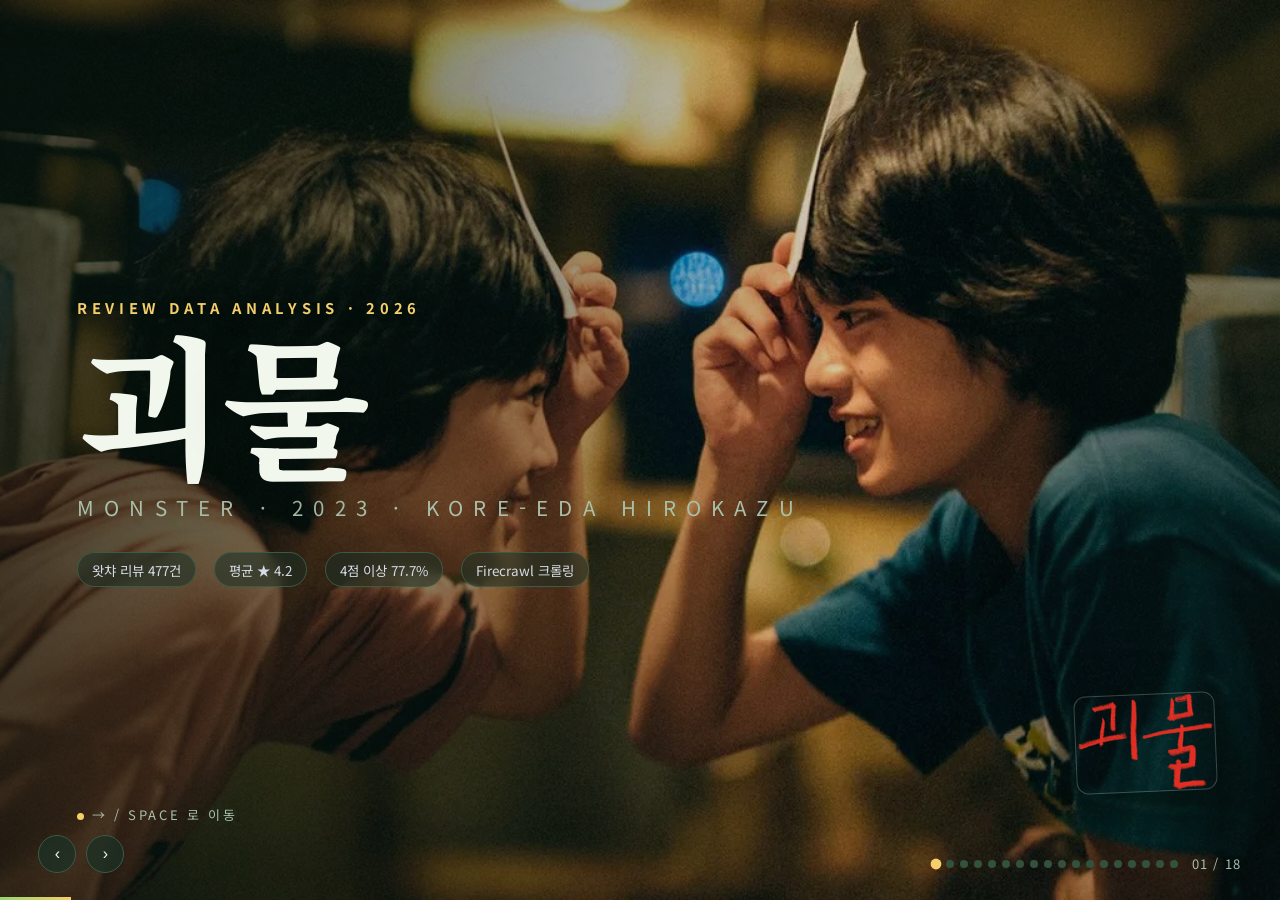
==== commit b212170d: "Revert "Restructure deck: insight title, keep-all wrapping, reposition analysis, clear prejudice cha" ====
--- a/index.html
+++ b/index.html
@@ -3,8 +3,8 @@
 <head>
 <meta charset="UTF-8" />
 <meta name="viewport" content="width=device-width, initial-scale=1.0" />
-<title>《괴물》 왓챠 리뷰 분석 — 관람평 인사이트</title>
-<meta name="description" content="고레에다 히로카즈 《괴물》 왓챠 관객 리뷰 477건으로 읽은 작품 전반 관람평 인사이트" />
+<title>《괴물》 리뷰 데이터 분석 — Slide Deck</title>
+<meta name="description" content="고레에다 히로카즈 《괴물》 왓챠 리뷰 477건 데이터 분석 프레젠테이션" />
 <link rel="icon" href="data:image/svg+xml,%3Csvg xmlns='http://www.w3.org/2000/svg' viewBox='0 0 32 32'%3E%3Crect width='32' height='32' rx='7' fill='%2312241a'/%3E%3Ctext x='16' y='23' font-size='20' text-anchor='middle' fill='%23f4cf6b' font-family='sans-serif'%3E%E6%80%AA%3C/text%3E%3C/svg%3E" />
 <link rel="preconnect" href="https://fonts.googleapis.com" />
 <link rel="preconnect" href="https://fonts.gstatic.com" crossorigin />
@@ -18,21 +18,16 @@
   <!-- 1. TITLE -->
   <section class="slide bg-full title-slide" data-name="title"
     style="background-image:url('assets/film/train.jpg')">
-    <div class="title-copy">
-      <div class="kicker">Watcha Review Insight · 2026</div>
-      <h1 class="film-title serif">
-        <span class="ch">괴</span><span class="ch">물</span>
-      </h1>
-      <div class="en">Monster · 2023 · Kore-eda Hirokazu</div>
-      <p class="title-thesis">
-        왓챠 관객 리뷰 <b>477건</b>을 분석해, 작품 전반에 대한
-        <b>관람평 인사이트</b>를 한눈에 정리했습니다.
-      </p>
-      <div class="title-meta" data-name="meta">
-        <span class="chip">왓챠 리뷰 477건</span>
-        <span class="chip">평균 ★ 4.2</span>
-        <span class="chip">4점 이상 77.7%</span>
-      </div>
+    <div class="kicker">Review Data Analysis · 2026</div>
+    <h1 class="film-title serif">
+      <span class="ch">괴</span><span class="ch">물</span>
+    </h1>
+    <div class="en">Monster · 2023 · Kore-eda Hirokazu</div>
+    <div class="title-meta" data-name="meta">
+      <span class="chip">왓챠 리뷰 477건</span>
+      <span class="chip">평균 ★ 4.2</span>
+      <span class="chip">4점 이상 77.7%</span>
+      <span class="chip">Firecrawl 크롤링</span>
     </div>
     <img class="poster" src="assets/film/poster.png" alt="《괴물》 공식 포스터" />
     <div class="scroll-hint"><span class="dot"></span>→ / SPACE 로 이동</div>
@@ -43,9 +38,9 @@
     style="background-image:url('assets/img/moss.jpg')">
     <div class="kicker">Overview</div>
     <h2>작품 &amp; 데이터 개요</h2>
-    <p class="lead lead-wide">
-      고레에다 히로카즈 감독 · 사카모토 유지 각본 · 사카모토 류이치 음악 · 칸 영화제 각본상.
-      왓챠 관객 리뷰 <b>477건</b>을 수집·분석했다.
+    <p class="lead" style="max-width:70ch">
+      고레에다 히로카즈 감독 · 사카모토 유지 각본 · 사카모토 류이치 음악 ·
+      칸 영화제 각본상. 왓챠 관객 리뷰 <b>477건</b>을 수집·분석했다.
     </p>
     <div class="stat-grid">
       <div class="stat-card"><div class="num accent" data-to="4.2" data-dec="1" data-suffix=" / 5">0</div><div class="label">왓챠 평균 별점</div></div>
@@ -65,48 +60,43 @@
     <h2>어떻게 분석했나</h2>
     <p class="lead">Firecrawl로 렌더링·스크롤 수집 → 파싱 → 통계 → 시각화.</p>
     <div class="pipeline">
-      <div class="pipe-node"><div class="step">01</div><div class="t">수집</div><div class="d">Firecrawl로 왓챠 리뷰 477건</div></div>
+      <div class="pipe-node"><div class="ico">🕸️</div><div class="t">수집 (Firecrawl)</div><div class="d">watcha 렌더링 · 리뷰 477건</div></div>
       <div class="pipe-arrow">→</div>
-      <div class="pipe-node"><div class="step">02</div><div class="t">파싱 · 정제</div><div class="d">작성자·본문, 잘린 59건 전문</div></div>
+      <div class="pipe-node"><div class="ico">🧩</div><div class="t">파싱 · 정제</div><div class="d">작성자/본문, 59건 전문</div></div>
       <div class="pipe-arrow">→</div>
-      <div class="pipe-node"><div class="step">03</div><div class="t">통계 분석</div><div class="d">키워드 · 테마 · 감정</div></div>
+      <div class="pipe-node"><div class="ico">📊</div><div class="t">통계 분석</div><div class="d">키워드 · 테마 · 감정</div></div>
       <div class="pipe-arrow">→</div>
-      <div class="pipe-node"><div class="step">04</div><div class="t">시각화</div><div class="d">Chart.js · matplotlib</div></div>
-    </div>
-    <div class="cols tight" style="margin-top:2.4vh; align-items:start">
+      <div class="pipe-node"><div class="ico">🎞️</div><div class="t">시각화</div><div class="d">Chart.js · matplotlib</div></div>
+    </div>
+    <div class="cols tight" style="margin-top:2vh; align-items:start">
       <div class="frame"><img src="assets/charts/length_dist.png" alt="리뷰 길이 분포" /></div>
       <div>
-        <h3 class="subhead">리뷰 길이 분포</h3>
+        <h3 style="margin-bottom:1vh">리뷰 길이 분포</h3>
         <p class="lead">전체의 <b class="accent">71%</b>가 25자 이하의 단문 감상.
-        반면 상위 약 9%는 100자 이상의 심층 분석으로,
-        <b>단문 정서 반응</b>과 <b>장문 해석</b>이 뚜렷이 나뉜다.</p>
+        반면 상위 약 9%는 100자 이상의 심층 분석으로, <b>단문 정서 반응</b>과
+        <b>장문 해석</b>이 뚜렷이 나뉜다.</p>
       </div>
     </div>
   </section>
 
   <!-- 4. QUESTION / WORDCLOUD -->
-  <section class="slide" data-name="question"
+  <section class="slide cols" data-name="question"
     style="background-image:url('assets/img/canopy.jpg')">
-    <div class="kicker">Core Question</div>
-    <h2 class="serif" style="font-size:clamp(30px,3.4vw,58px)">“괴물은 누구인가?”</h2>
-    <div class="cols tight" style="align-items:start">
-      <div class="col-text">
-        <p class="lead">가장 많이 등장한 단어는 <b class="accent">‘괴물’</b>(146건, 30.6%)과
-        <b class="accent">‘나’</b>. 관객은 괴물을 찾다가 결국 <b>자신</b>을 마주한다.</p>
-        <div class="quotelist" style="margin-top:2.4vh">
-          <div class="q">“괴물을 찾다가 <b>내가 괴물이었구나</b> 하는 결말.”<div class="who">토맛토마토</div></div>
-          <div class="q">“누가 괴물인지 찾고 있던 <b>나를 보고 충격</b>에 빠졌다.”<div class="who">진종원</div></div>
-        </div>
-      </div>
-      <div class="col-visual">
-        <div class="frame"><img src="assets/charts/wordcloud.png" alt="리뷰 워드클라우드" /></div>
-        <div class="analysis"><span class="tagline">Analysis</span>
-          관객은 《괴물》을 ‘괴물을 찾는 영화’가 아니라
-          <b>‘내가 괴물이었는지를 묻는 영화’</b>로 소비한다.
-          ‘괴물’은 실체가 아니라 <b>타자화의 결과</b>로 해석된다.
-        </div>
-      </div>
-    </div>
+    <div>
+      <div class="kicker">Core Question</div>
+      <h2 class="serif" style="font-size:clamp(30px,3.6vw,62px)">“괴물은<br />누구인가?”</h2>
+      <p class="lead">가장 많이 등장한 단어는 <b class="accent">‘괴물’</b>(146건, 30.6%)과
+      <b class="accent">‘나’</b>. 관객은 괴물을 찾다가 결국 <b>자신</b>을 마주한다.</p>
+      <div class="quotelist">
+        <div class="q">“괴물을 찾다가 <b>내가 괴물이었구나</b> 하는 결말.”<div class="who">토맛토마토</div></div>
+        <div class="q">“누가 괴물인지 찾고 있던 <b>나를 보고 충격</b>에 빠졌다.”<div class="who">진종원</div></div>
+      </div>
+      <div class="analysis"><span class="tagline">Analysis</span>
+        관객은 《괴물》을 ‘괴물을 찾는 영화’가 아니라 <b>‘내가 괴물이었는지를 묻는 영화’</b>로 소비한다.
+        ‘괴물’은 실체가 아니라 <b>타자화의 결과</b>로 해석된다.
+      </div>
+    </div>
+    <div class="frame"><img src="assets/charts/wordcloud.png" alt="리뷰 워드클라우드" /></div>
   </section>
 
   <!-- 5. KEYWORDS -->
@@ -115,7 +105,6 @@
     <div class="kicker">Keyword Frequency</div>
     <h2>최다 등장 키워드</h2>
     <div class="chart-wrap tall"><canvas id="cKeywords"></canvas></div>
-    <p class="footer-note">‘괴물’과 ‘나’가 나란히 상위 — 관객은 타자가 아니라 자신을 본다.</p>
   </section>
 
   <!-- 6. QUOTES -->
@@ -128,7 +117,7 @@
         “몇몇 사람만 가질 수 있는 건<br /><span class="hl">행복이라 부르지 않아.</span>”
         <div class="quote-src">— 요리(작중 대사) · 리뷰에서 가장 많이 인용된 문장</div>
       </div>
-      <div class="quotelist">
+      <div class="quotelist" id="quoteList">
         <div class="q">“우린 새로 태어난 걸까? / 그런 일은 없는 것 같아. / 그래? 다행이네.”<div class="who">미나토·요리 — 결말</div></div>
         <div class="q">“오해의 오해의 오해… <b>이 영화는 괴물이 없다.</b>”<div class="who">김규민</div></div>
         <div class="q">“다시 태어나지 않아도 괜찮다고 생각했다. 그렇게 <b>뜻밖의 위로</b>를 받았다.”<div class="who">from.serein</div></div>
@@ -164,8 +153,8 @@
     <div class="analysis"><span class="tagline">Analysis</span>
       관객은 각 파트에서 <b>동일한 사건을 재해석</b>하며 앞선 판단을 스스로 반성한다.
       구조 자체가 영화의 주제(‘진실은 하나가 아니다’)와 맞물린다는 평가가 많다.
-      <span class="analysis-quote">“시점 바뀔 때마다 머리 한 대씩 맞는 느낌.” — Yem</span>
-    </div>
+    </div>
+    <p class="quote" style="margin-top:3vh; font-size:clamp(15px,1.6vw,24px)">“시점 바뀔 때마다 <span class="hl">머리 한 대씩 맞는 느낌</span>이었다.” — Yem</p>
   </section>
 
   <!-- 9. PREJUDICE -->
@@ -173,24 +162,15 @@
     style="background-image:url('assets/img/canopy.jpg')">
     <div class="kicker">Theme 02 · Gaze</div>
     <h2>오해와 편견 — 모두를 괴물로</h2>
-    <p class="lead">리뷰에서 ‘편견’은 세 가지 얼굴로 나타난다 —
-    <b>오해</b>, <b>선입견</b>, 그리고 <b>이해의 오만</b>.</p>
-    <div class="cols tight" style="align-items:stretch">
+    <div class="cols tight" style="align-items:stretch; flex:1; grid-template-columns:0.92fr 1.08fr">
       <div class="chart-card"><div class="chart-wrap"><canvas id="cPrejudice"></canvas></div></div>
-      <div class="explain">
-        <h4>이 그래프 읽는 법</h4>
-        <ul>
-          <li><b>막대 길이</b> = 그 감정을 언급한 리뷰 수</li>
-          <li><b>오해</b>가 가장 많음 — 한쪽 시선만으로 상대를 단정</li>
-          <li><b>선입견·판단</b>이 뒤따름 — 보이는 대로 믿는 습관</li>
-          <li><b>이해의 오만</b> — “함부로 이해하는 것”도 폭력이 된다는 성찰</li>
-        </ul>
-      </div>
+      <div class="frame big"><img src="assets/charts/theme_heatmap.png" alt="테마 동시 언급 히트맵" /></div>
     </div>
     <div class="analysis"><span class="tagline">Analysis</span>
-      ‘이해’조차 폭력이 될 수 있다는 <b>역설적 통찰</b>. 부모의 걱정 · 학교의 회피 ·
-      선생의 침묵이 모두 <b>선의에서 비롯된 폭력</b>으로 읽힌다.
-    </div>
+      ‘이해’조차 폭력이 될 수 있다는 <b>역설적 통찰</b>. 부모의 걱정 · 학교의 회피 · 선생의 침묵이
+      모두 <b>선의에서 비롯된 폭력</b>으로 읽힌다.
+    </div>
+    <p class="quote" style="margin-top:2vh; font-size:clamp(15px,1.5vw,22px)">“누군가를 함부로 이해한다는 게 얼마나 <span class="hl">오만하고 잔인한</span> 것인지.”</p>
   </section>
 
   <!-- 10. SUN / ENDING -->
@@ -198,10 +178,9 @@
     style="background-image:url('assets/img/sunforest.jpg')">
     <div class="kicker">Theme 03 · Ending</div>
     <div class="bigline serif">“다시 태어나지 않아도<br />괜찮아.”</div>
-    <p class="lead lead-center">
-      결말은 비극적이면서도 구원적이다. 관객은
-      <b class="accent">“현재의 나를 부정하지 않아도 된다”</b>는 위로에서 개인적 안도를 얻는다
-      — 관련 리뷰 68건(14%).
+    <p class="lead" style="max-width:62ch; margin-top:3vh">
+      결말은 비극적이면서도 구원적이다. 관객은 <b class="accent">“현재의 나를 부정하지 않아도 된다”</b>는
+      위로에서 개인적 안도를 얻는다 — 관련 리뷰 68건(14%).
     </p>
   </section>
 
@@ -218,48 +197,61 @@
           <div class="q">“사카모토 유지의 비틀린 시선과 고레에다의 담담함, <b>류이치 사카모토의 쓸쓸함</b>이 완성하는 피날레.”</div>
           <div class="q">“류이치 사카모토의 세련된 사운드 디자인.”</div>
         </div>
+        <div class="analysis"><span class="tagline">Analysis</span>
+          음악은 <b>정서적 절정</b>을 담당하는 장치로, 《Aqua》가 ‘눈물 트리거’로 기능한다.
+          감독 · 각본 · 음악 3인의 협업과 3부의 <b>밝은 색조 전환</b>이 반복적으로 호평받는다.
+        </div>
       </div>
       <svg id="wave" class="wave" viewBox="0 0 900 220" preserveAspectRatio="none"></svg>
     </div>
-    <div class="analysis"><span class="tagline">Analysis</span>
-      음악은 <b>정서적 절정</b>을 담당하는 장치로, 《Aqua》가 ‘눈물 트리거’로 기능한다.
-      감독 · 각본 · 음악 3인의 협업과 3부의 <b>밝은 색조 전환</b>이 반복적으로 호평받는다.
-    </div>
-  </section>
-
-  <!-- 12. MORE THEMES (acting · love · system) -->
-  <section class="slide" data-name="more"
+  </section>
+
+  <!-- THEME 05. ACTING -->
+  <section class="slide" data-name="acting"
     style="background-image:url('assets/img/meadow.jpg')">
-    <div class="kicker">More Themes</div>
-    <h2>그 밖의 주제 — 연기 · 사랑 · 학교</h2>
-    <p class="lead">세 주제는 각기 다른 방식으로 ‘누가 괴물인가’라는 중심 질문으로 수렴한다.</p>
-    <div class="theme-cards">
-      <div class="tc">
-        <div class="tc-tag">연기</div>
-        <div class="tc-t">소야 · 히나타의 케미</div>
-        <p>“<b>소야랑 히나타 둘 다</b> 거기서는 행복해졌길.” <span class="who">— 지후</span></p>
-        <div class="tc-stat">배우·연기 7건 + 인물 언급 다수</div>
-      </div>
-      <div class="tc">
-        <div class="tc-tag">사랑</div>
-        <div class="tc-t">보편적 사랑과 퀴어 서사</div>
-        <p>“표현은 달라도 <b>모두 다 사랑하는 마음</b>이었기에.”</p>
-        <div class="tc-stat">‘사랑’ 23건 · 퀴어 4건 (4.8%)</div>
-      </div>
-      <div class="tc">
-        <div class="tc-tag">학교</div>
-        <div class="tc-t">조직적 회피와 무책임</div>
-        <p>“<b>폭력에 대한 학교의 무감각한 태도</b>를 보고 있자니 숨이 막혔다.”</p>
-        <div class="tc-stat">학교·폭력 23건 (4%)</div>
-      </div>
-    </div>
-    <div class="analysis"><span class="tagline">Analysis</span>
-      연기는 <b>몰입</b>을, 사랑은 <b>보편적 이해</b>를, 학교는 <b>사회 비판</b>을 담당한다.
-      결국 모두 “괴물은 우리가 만든 시선”이라는 결론으로 이어진다.
-    </div>
-  </section>
-
-  <!-- 13. SENTIMENT -->
+    <div class="kicker">Theme 05 · Performance</div>
+    <h2>아역의 연기 — 소야 · 히나타</h2>
+    <p class="lead">쿠로카와 소야(미나토)·히이라기 히나타(요리)의 연기와 케미가
+    관객의 정서적 몰입을 이끄는 핵심 요소로 꼽힌다.</p>
+    <div class="quotelist">
+      <div class="q">“<b>소야랑 히나타 둘 다</b> 거기서는 행복해졌길.”<div class="who">지후</div></div>
+      <div class="q">“이건 배우 인터뷰까지 봐야 됨. 이대로만 자라서 좋은 작품들을 많이 찍어다오.”</div>
+      <div class="q">“<b>미나토 ♡ 요리 ♡ 나..</b>”<div class="who">Yem</div></div>
+    </div>
+    <p class="footer-note">배우·연기 관련 언급 7건 + 인물 언급 다수</p>
+  </section>
+
+  <!-- THEME 06. LOVE / IDENTITY -->
+  <section class="slide" data-name="love"
+    style="background-image:url('assets/img/canopy.jpg')">
+    <div class="kicker">Theme 06 · Love &amp; Identity</div>
+    <h2>사랑, 그리고 퀴어 서사</h2>
+    <p class="lead">소수 리뷰지만 강렬하게 언급된다. 다만 ‘퀴어 영화’로 한정하기보다
+    <b class="accent">보편적 사랑과 이해의 문제</b>로 확장해 읽는 경향이 두드러진다.</p>
+    <div class="quotelist">
+      <div class="q">“표현은 달라도 <b>모두 다 사랑하는 마음</b>이었기에.”</div>
+      <div class="q">“사과를 좋아하는 게 자연스러운 것처럼, <b>남자아이도 좋아할 수 있는 게 아닐까요</b>.”<div class="who">소야 — 칸 기자회견</div></div>
+      <div class="q">“자꾸만 해체되어 다시 태어나려는 존재들을 위한 영화.”</div>
+    </div>
+    <p class="footer-note">퀴어·동성 관련 4건 · ‘사랑’ 언급 23건 (4.8%)</p>
+  </section>
+
+  <!-- THEME 07. SYSTEM -->
+  <section class="slide" data-name="system"
+    style="background-image:url('assets/img/forest.jpg')">
+    <div class="kicker">Theme 07 · System</div>
+    <h2>학교 · 사회 시스템 비판</h2>
+    <p class="lead">개인의 오해를 넘어 <b class="accent">조직적 회피와 무책임</b>에 대한 비판이 반복된다.
+    관객은 학교를 사회의 축소판으로 읽는다.</p>
+    <div class="quotelist">
+      <div class="q">“<b>폭력에 대한 학교의 무감각한 태도</b>를 보고 있자니 숨이 막히는 것 같았다.”</div>
+      <div class="q">“교장의 공허한 눈빛, 영혼 없는 조아리기. <b>학교 동료들도, 교장도 뭔데 대체!</b>”</div>
+      <div class="q">“이 사회고 어른이고 편견이고 선입견…”</div>
+    </div>
+    <p class="footer-note">학교·폭력 관련 23건 (4%)</p>
+  </section>
+
+  <!-- 12. SENTIMENT -->
   <section class="slide" data-name="sentiment"
     style="background-image:url('assets/img/meadow.jpg')">
     <div class="kicker">Emotional Arc</div>
@@ -271,35 +263,42 @@
     <p class="footer-note">정서 반응은 단순한 비극적 카타르시스가 아니라 “자기 인식의 재구성”으로 수렴한다.</p>
   </section>
 
-  <!-- 14. CRITIQUE -->
+  <!-- EMOTION DETAIL -->
+  <section class="slide" data-name="emotion"
+    style="background-image:url('assets/img/water.jpg')">
+    <div class="kicker">Emotional Response</div>
+    <h2>감정 반응 세부 — 슬픔에서 위로로</h2>
+    <div class="stat-grid">
+      <div class="stat-card"><div class="num accent-rain" data-to="38" data-suffix="건">0</div><div class="label">눈물 · 울음 (7%)</div></div>
+      <div class="stat-card"><div class="num accent">여운</div><div class="label">오래 남는 감정</div></div>
+      <div class="stat-card"><div class="num">위로 · 구원</div><div class="label">“다시 태어나지 않아도 괜찮다”</div></div>
+      <div class="stat-card"><div class="num accent-rain">자기 성찰</div><div class="label">“내가 괴물이었구나”</div></div>
+      <div class="stat-card"><div class="num">혼란 · 전복</div><div class="label">“머리 한 대씩 맞는 느낌”</div></div>
+    </div>
+    <p class="footer-note">정서 반응은 단순한 비극적 카타르시스가 아니라 <b>슬픔 → 성찰 → 위로</b>의 3단계로 수렴한다.</p>
+  </section>
+
+  <!-- 13. CRITIQUE -->
   <section class="slide" data-name="critique"
     style="background-image:url('assets/img/sunforest.jpg')">
     <div class="kicker">Minority View</div>
-    <h2>비판적·유보적 시각</h2>
-    <div class="cols tight" style="align-items:stretch">
-      <div class="crit-hero">
-        <div class="big-num">22<span>%</span></div>
-        <p class="lead">4점 미만의 유보적 평가. 작품 완성도보다
-        <b>초반 템포 · 장르 혼합의 낯섦</b>에 집중된다.</p>
-      </div>
-      <div class="crit-list">
-        <div class="row"><div class="h">취향 불일치</div><div class="b">“작품성과는 별개로 제 취향과는 머네요.”</div></div>
-        <div class="row"><div class="h">초반 템포</div><div class="b">“중반까지 화병 나서 끌 뻔했다. 끝까지 보니 명작이란 걸 알았다.”</div></div>
-        <div class="row"><div class="h">작위성</div><div class="b">“담임 파트에서는 《더 헌트》와 같은 작위성이 느껴졌다.”</div></div>
-        <div class="row"><div class="h">장르 결합의 낯섦</div><div class="b">“부조리극과 리얼리즘이 어색하게 결합되고 있다고 느꼈다.”</div></div>
-      </div>
-    </div>
-  </section>
-
-  <!-- 15. CONCLUSION -->
+    <h2>비판적·유보적 시각 (약 22%)</h2>
+    <div class="crit">
+      <div class="c"><div class="h">취향 불일치</div><div class="b">“작품성과는 별개로 제 취향과는 머네요.”</div></div>
+      <div class="c"><div class="h">초반 템포</div><div class="b">“중반까지 화병 나서 끌 뻔했다. 끝까지 보니 명작이란 걸 알았다.”</div></div>
+      <div class="c"><div class="h">작위성</div><div class="b">“담임 파트에서는 《더 헌트》와 같은 작위성이 느껴졌다.”</div></div>
+      <div class="c"><div class="h">장르 결합의 낯섦</div><div class="b">“부조리극과 리얼리즘이 어색하게 결합되고 있다고 느꼈다.”</div></div>
+    </div>
+  </section>
+
+  <!-- 14. CONCLUSION -->
   <section class="slide bg-full conclusion" data-name="conclusion"
     style="background-image:url('assets/film/train.jpg')">
     <div class="kicker">Conclusion</div>
     <div class="bigline">괴물은 타인이 아니라<br /><span class="accent">우리가 만들어내는 시선</span>이다.</div>
-    <div class="conclusion-rule"></div>
-    <p class="lead lead-center">
-      리뷰의 30% 이상이 ‘괴물’과 ‘나’를 연결한다.<br />
-      《괴물》은 단순한 관람을 넘어 <b>자기 성찰의 계기</b>로 소비되고 있다.
+    <p class="lead" style="max-width:66ch; margin-top:3vh">
+      리뷰의 30% 이상이 ‘괴물’과 ‘나’를 연결한다. 《괴물》은 단순한 관람을 넘어
+      <b>자기 성찰의 계기</b>로 소비되고 있다.
     </p>
     <div class="chips">
       <span class="chip">시점 구조</span>
@@ -319,7 +318,7 @@
 </div>
 <div class="hud">
   <span class="dots"></span>
-  <span class="counter">01 / 15</span>
+  <span class="counter">01 / 14</span>
 </div>
 <div class="progress"></div>
 
--- a/css/deck.css
+++ b/css/deck.css
@@ -26,13 +26,6 @@
     "Apple SD Gothic Neo", "Malgun Gothic", sans-serif;
   overflow: hidden;
   -webkit-font-smoothing: antialiased;
-  word-break: keep-all;
-  overflow-wrap: break-word;
-  line-break: strict;
-}
-p, li, h1, h2, h3, h4, .lead, .quote, .q, .b, .d, .label, .footer-note, .analysis {
-  word-break: keep-all;
-  overflow-wrap: break-word;
 }
 
 #rain {
@@ -51,12 +44,11 @@
   background-size: cover; background-position: center;
 }
 .slide.active { opacity: 1; visibility: visible; transform: scale(1); }
-body.static .slide { transition: none !important; }
 .slide::before {
   content: ""; position: absolute; inset: 0; z-index: -1;
-  background: radial-gradient(130% 100% at 50% 0%, rgba(10,22,15,0.44), rgba(10,22,15,0.8) 82%);
-}
-.slide.bg-full::before { background: linear-gradient(180deg, rgba(8,18,12,0.42), rgba(8,18,12,0.76)); }
+  background: radial-gradient(130% 100% at 50% 0%, rgba(12,26,18,0.28), rgba(12,26,18,0.66) 82%);
+}
+.slide.bg-full::before { background: linear-gradient(180deg, rgba(10,22,15,0.28), rgba(10,22,15,0.68)); }
 .slide.title-slide::before {
   background: linear-gradient(90deg, rgba(8,18,12,0.74) 0%, rgba(8,18,12,0.42) 42%, rgba(8,18,12,0.14) 68%, rgba(8,18,12,0.5) 100%);
 }
@@ -74,22 +66,12 @@
 .accent-rain { color: var(--rain); }
 .muted { color: var(--muted); }
 .lead { font-size: clamp(15px, 1.5vw, 24px); color: #dce8d6; line-height: 1.65; font-weight: 400; }
-.lead-wide { max-width: 72ch; }
-.lead-center { text-align: center; margin-left: auto; margin-right: auto; max-width: 64ch; }
-.subhead { margin-bottom: 1vh; color: var(--sun); }
 
 /* ---------- titles ---------- */
 .title-slide { justify-content: center; align-items: flex-start; }
 .title-slide .film-title { font-size: clamp(64px, 12vw, 220px); line-height: .95; font-weight: 800; text-shadow: 0 6px 40px rgba(4,12,7,.55); }
 .title-slide .film-title .ch { display: inline-block; }
 .title-slide .en { font-size: clamp(14px, 1.6vw, 26px); letter-spacing: .5em; color: var(--muted); margin-top: 2vh; text-transform: uppercase; }
-.title-copy { max-width: 62vw; }
-.title-thesis {
-  margin-top: 2.2vh; max-width: 44ch;
-  font-size: clamp(15px, 1.45vw, 23px); line-height: 1.6; color: #e2ecdd;
-  word-break: keep-all;
-}
-.title-thesis b { color: var(--sun); }
 .title-slide .poster {
   position: absolute; right: 5vw; bottom: 12vh; width: clamp(110px, 11vw, 200px);
   border-radius: 12px; border: 1px solid rgba(255,255,255,0.22);
@@ -122,13 +104,6 @@
   padding: 2.2vh 1.2vw; text-align: center; position: relative; box-shadow: var(--shadow);
 }
 .pipe-node .ico { font-size: clamp(22px, 2.2vw, 34px); }
-.pipe-node .step {
-  display: inline-flex; align-items: center; justify-content: center;
-  width: 3.2vh; height: 3.2vh; min-width: 34px; min-height: 34px;
-  border-radius: 50%; background: rgba(154,212,111,0.14);
-  color: var(--rain); font-weight: 800; font-size: clamp(13px, 1.1vw, 17px);
-  border: 1px solid rgba(154,212,111,0.4);
-}
 .pipe-node .t { font-weight: 700; margin-top: 1vh; font-size: clamp(13px, 1.15vw, 18px); }
 .pipe-node .d { color: var(--muted); font-size: clamp(11px, .95vw, 14px); margin-top: .5vh; }
 .pipe-arrow { color: var(--rain); font-size: clamp(18px, 1.8vw, 28px); }
@@ -138,10 +113,6 @@
 .cols.tight { gap: 1.8vw; }
 .frame { border-radius: 18px; overflow: hidden; border: 1px solid var(--line); box-shadow: var(--shadow); background: #12241a; }
 .frame img { display: block; width: 100%; height: 100%; object-fit: cover; }
-.col-text { display: flex; flex-direction: column; }
-.col-visual { display: flex; flex-direction: column; gap: 1.6vh; }
-.col-visual .frame img { height: auto; object-fit: contain; }
-.col-visual .analysis { margin-top: 0; }
 
 /* quote */
 .quote { font-family: "Noto Serif KR", serif; font-size: clamp(20px, 2.4vw, 40px); line-height: 1.5; font-weight: 600; }
@@ -207,54 +178,6 @@
   font-weight: 800; letter-spacing: .2em; font-size: 11px; text-transform: uppercase;
 }
 .analysis b { color: var(--rain); }
-.analysis-quote { display: block; margin-top: .9vh; color: #cfe0c6; font-style: italic; font-size: .95em; }
-
-/* explain box (prejudice) */
-.explain {
-  background: rgba(8,17,11,0.82); border: 1px solid var(--line); border-radius: 20px;
-  padding: 2.4vh 1.6vw; box-shadow: var(--shadow);
-  display: flex; flex-direction: column; justify-content: center;
-}
-.explain h4 { color: var(--sun); font-size: clamp(15px, 1.3vw, 20px); margin-bottom: 1.4vh; }
-.explain ul { list-style: none; display: flex; flex-direction: column; gap: 1.1vh; }
-.explain li {
-  position: relative; padding-left: 1.5em; color: #dbe7dc; line-height: 1.55;
-  font-size: clamp(13px, 1.1vw, 17px);
-}
-.explain li::before { content: "→"; position: absolute; left: 0; color: var(--rain); }
-.explain li b { color: #fff; }
-
-/* theme cards (merged slide) */
-.theme-cards { display: grid; grid-template-columns: repeat(3, 1fr); gap: 1.6vw; margin-top: 2vh; }
-.tc {
-  background: linear-gradient(160deg, var(--panel2), var(--panel));
-  border: 1px solid var(--line); border-radius: 18px; padding: 2.6vh 1.4vw;
-  box-shadow: var(--shadow); display: flex; flex-direction: column; gap: 1vh;
-}
-.tc-tag { color: var(--sun); font-size: 12px; font-weight: 800; letter-spacing: .24em; text-transform: uppercase; }
-.tc-t { font-size: clamp(17px, 1.55vw, 24px); font-weight: 800; line-height: 1.3; }
-.tc p { color: #dbe7dc; line-height: 1.6; font-size: clamp(13px, 1.1vw, 17px); }
-.tc p .who { color: var(--muted); font-size: .85em; }
-.tc-stat { margin-top: auto; color: var(--muted); font-size: clamp(11px, .95vw, 14px); letter-spacing: .02em; }
-
-/* critique (redesign) */
-.crit-hero {
-  background: linear-gradient(160deg, var(--panel2), var(--panel));
-  border: 1px solid var(--line); border-radius: 20px; padding: 3vh 1.8vw;
-  box-shadow: var(--shadow); display: flex; flex-direction: column; justify-content: center;
-}
-.crit-hero .big-num { font-size: clamp(56px, 7vw, 120px); font-weight: 800; line-height: 1; color: var(--sun); }
-.crit-hero .big-num span { font-size: .42em; margin-left: .05em; }
-.crit-hero .lead { margin-top: 2vh; }
-.crit-list { display: flex; flex-direction: column; gap: 1.2vh; }
-.crit-list .row {
-  background: rgba(8,17,11,0.6); border: 1px solid var(--line); border-radius: 14px;
-  padding: 1.6vh 1.2vw;
-}
-.crit-list .row .h { color: var(--sun); font-weight: 700; font-size: clamp(13px, 1.15vw, 18px); margin-bottom: .4vh; }
-.crit-list .row .b { color: #d3ded4; line-height: 1.55; font-size: clamp(12px, 1.05vw, 16px); }
-
-.conclusion-rule { width: 72px; height: 3px; background: var(--sun); margin: 3.4vh auto; border-radius: 2px; }
 
 /* conclusion */
 .conclusion { justify-content: center; align-items: center; text-align: center; }
@@ -277,11 +200,8 @@
 
 .footer-note { position: absolute; left: 6vw; bottom: 8.5vh; color: var(--muted); font-size: 12px; letter-spacing: .12em; }
 
-.slide[data-name="prejudice"] .chart-card .chart-wrap { height: 46vh; }
-
 @media (max-width: 820px) {
-  .cols, .stat-grid, .panels, .crit, .theme-cards { grid-template-columns: 1fr; }
-  .chart-wrap, .chart-card .chart-wrap { height: 34vh; }
+  .cols, .stat-grid, .panels, .crit { grid-template-columns: 1fr; }
+  .chart-wrap { height: 34vh; }
   .slide { padding: 5vh 5vw 9vh; }
-  .title-copy { max-width: 100%; }
-}
+}
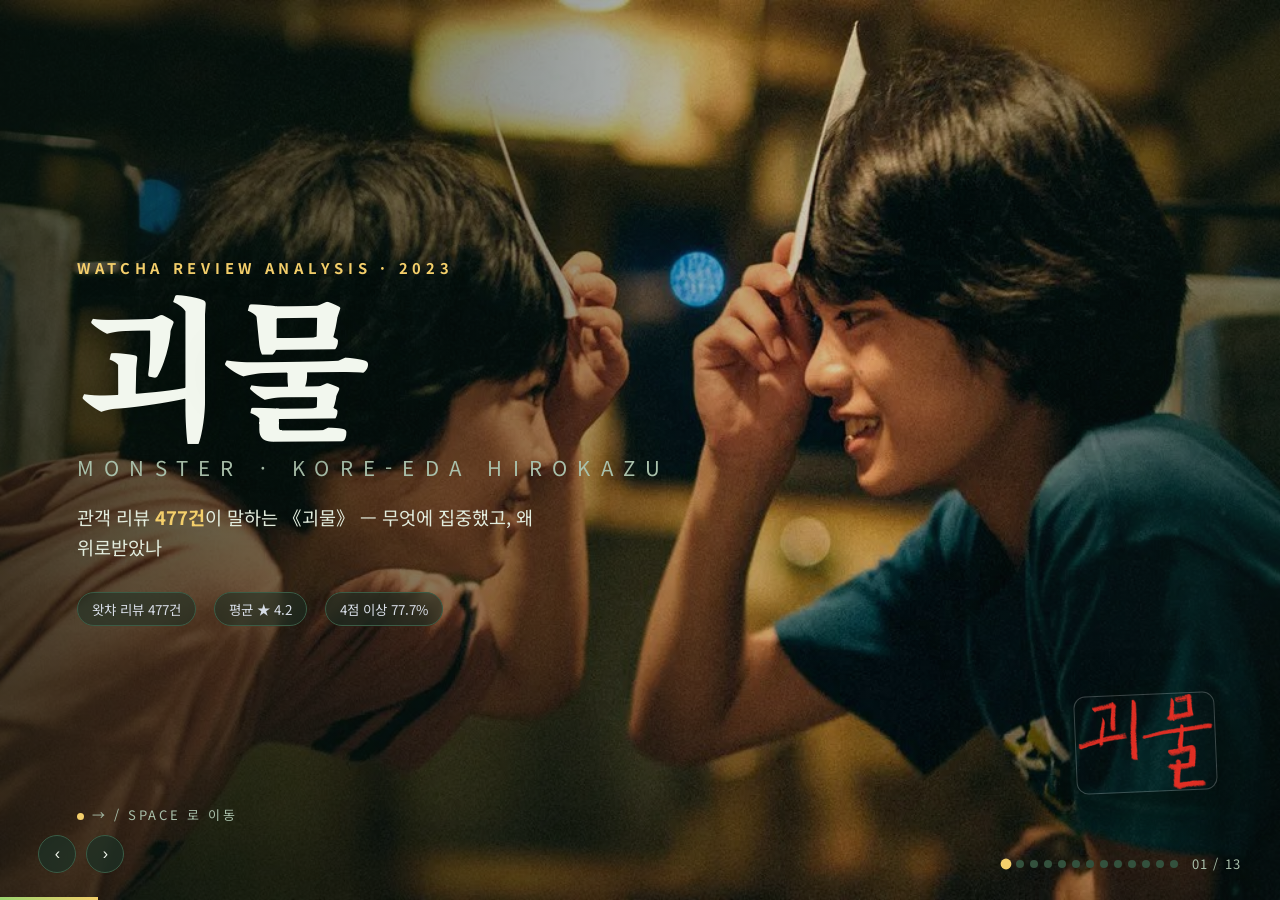
==== commit 7083b7d8: "Rebuild deck from report: 13 cohesive slides, message titles, one clear chart per slide, real review" ====
--- a/index.html
+++ b/index.html
@@ -3,8 +3,8 @@
 <head>
 <meta charset="UTF-8" />
 <meta name="viewport" content="width=device-width, initial-scale=1.0" />
-<title>《괴물》 리뷰 데이터 분석 — Slide Deck</title>
-<meta name="description" content="고레에다 히로카즈 《괴물》 왓챠 리뷰 477건 데이터 분석 프레젠테이션" />
+<title>《괴물》 왓챠 리뷰 분석 — 관람평 인사이트</title>
+<meta name="description" content="고레에다 히로카즈 《괴물》 왓챠 관객 리뷰 477건으로 읽은 작품 전반 관람평 인사이트" />
 <link rel="icon" href="data:image/svg+xml,%3Csvg xmlns='http://www.w3.org/2000/svg' viewBox='0 0 32 32'%3E%3Crect width='32' height='32' rx='7' fill='%2312241a'/%3E%3Ctext x='16' y='23' font-size='20' text-anchor='middle' fill='%23f4cf6b' font-family='sans-serif'%3E%E6%80%AA%3C/text%3E%3C/svg%3E" />
 <link rel="preconnect" href="https://fonts.googleapis.com" />
 <link rel="preconnect" href="https://fonts.gstatic.com" crossorigin />
@@ -18,296 +18,233 @@
   <!-- 1. TITLE -->
   <section class="slide bg-full title-slide" data-name="title"
     style="background-image:url('assets/film/train.jpg')">
-    <div class="kicker">Review Data Analysis · 2026</div>
-    <h1 class="film-title serif">
-      <span class="ch">괴</span><span class="ch">물</span>
-    </h1>
-    <div class="en">Monster · 2023 · Kore-eda Hirokazu</div>
-    <div class="title-meta" data-name="meta">
+    <div class="kicker">Watcha Review Analysis · 2023</div>
+    <h1 class="film-title serif"><span class="ch">괴</span><span class="ch">물</span></h1>
+    <div class="en">Monster · Kore-eda Hirokazu</div>
+    <p class="title-line">관객 리뷰 <b>477건</b>이 말하는 《괴물》 — 무엇에 집중했고, 왜 위로받았나</p>
+    <div class="title-meta">
       <span class="chip">왓챠 리뷰 477건</span>
       <span class="chip">평균 ★ 4.2</span>
       <span class="chip">4점 이상 77.7%</span>
-      <span class="chip">Firecrawl 크롤링</span>
     </div>
     <img class="poster" src="assets/film/poster.png" alt="《괴물》 공식 포스터" />
     <div class="scroll-hint"><span class="dot"></span>→ / SPACE 로 이동</div>
   </section>
 
-  <!-- 2. OVERVIEW -->
-  <section class="slide" data-name="overview"
+  <!-- 2. SUMMARY -->
+  <section class="slide" data-name="summary"
     style="background-image:url('assets/img/moss.jpg')">
-    <div class="kicker">Overview</div>
-    <h2>작품 &amp; 데이터 개요</h2>
-    <p class="lead" style="max-width:70ch">
-      고레에다 히로카즈 감독 · 사카모토 유지 각본 · 사카모토 류이치 음악 ·
-      칸 영화제 각본상. 왓챠 관객 리뷰 <b>477건</b>을 수집·분석했다.
-    </p>
-    <div class="stat-grid">
+    <div class="kicker">Executive Summary</div>
+    <h2 class="thesis">관객은 괴물을 찾으러 갔다가<br /><span class="accent">나를 발견하고 위로받았다</span></h2>
+    <div class="stat-row">
       <div class="stat-card"><div class="num accent" data-to="4.2" data-dec="1" data-suffix=" / 5">0</div><div class="label">왓챠 평균 별점</div></div>
       <div class="stat-card"><div class="num accent" data-to="77.7" data-dec="1" data-suffix="%">0</div><div class="label">4점 이상 평가 비율</div></div>
+      <div class="stat-card"><div class="num accent-rain" data-to="477">0</div><div class="label">수집한 리뷰</div></div>
       <div class="stat-card"><div class="num" data-to="49531">0</div><div class="label">보고싶어요</div></div>
-      <div class="stat-card"><div class="num accent-rain" data-to="477">0</div><div class="label">수집 리뷰 수</div></div>
-      <div class="stat-card"><div class="num" data-to="23620">0</div><div class="label">총 리뷰 글자 수</div></div>
-      <div class="stat-card"><div class="num accent-rain" data-to="59">0</div><div class="label">전문(full-text) 재수집</div></div>
-    </div>
-    <div class="footer-note">SOURCE · watcha.com/ko/contents/mOopwPa</div>
-  </section>
-
-  <!-- 3. PIPELINE -->
-  <section class="slide" data-name="pipeline"
-    style="background-image:url('assets/img/forest.jpg')">
-    <div class="kicker">Method</div>
-    <h2>어떻게 분석했나</h2>
-    <p class="lead">Firecrawl로 렌더링·스크롤 수집 → 파싱 → 통계 → 시각화.</p>
-    <div class="pipeline">
-      <div class="pipe-node"><div class="ico">🕸️</div><div class="t">수집 (Firecrawl)</div><div class="d">watcha 렌더링 · 리뷰 477건</div></div>
-      <div class="pipe-arrow">→</div>
-      <div class="pipe-node"><div class="ico">🧩</div><div class="t">파싱 · 정제</div><div class="d">작성자/본문, 59건 전문</div></div>
-      <div class="pipe-arrow">→</div>
-      <div class="pipe-node"><div class="ico">📊</div><div class="t">통계 분석</div><div class="d">키워드 · 테마 · 감정</div></div>
-      <div class="pipe-arrow">→</div>
-      <div class="pipe-node"><div class="ico">🎞️</div><div class="t">시각화</div><div class="d">Chart.js · matplotlib</div></div>
-    </div>
-    <div class="cols tight" style="margin-top:2vh; align-items:start">
-      <div class="frame"><img src="assets/charts/length_dist.png" alt="리뷰 길이 분포" /></div>
-      <div>
-        <h3 style="margin-bottom:1vh">리뷰 길이 분포</h3>
-        <p class="lead">전체의 <b class="accent">71%</b>가 25자 이하의 단문 감상.
-        반면 상위 약 9%는 100자 이상의 심층 분석으로, <b>단문 정서 반응</b>과
-        <b>장문 해석</b>이 뚜렷이 나뉜다.</p>
-      </div>
-    </div>
-  </section>
-
-  <!-- 4. QUESTION / WORDCLOUD -->
-  <section class="slide cols" data-name="question"
-    style="background-image:url('assets/img/canopy.jpg')">
-    <div>
-      <div class="kicker">Core Question</div>
-      <h2 class="serif" style="font-size:clamp(30px,3.6vw,62px)">“괴물은<br />누구인가?”</h2>
-      <p class="lead">가장 많이 등장한 단어는 <b class="accent">‘괴물’</b>(146건, 30.6%)과
-      <b class="accent">‘나’</b>. 관객은 괴물을 찾다가 결국 <b>자신</b>을 마주한다.</p>
-      <div class="quotelist">
-        <div class="q">“괴물을 찾다가 <b>내가 괴물이었구나</b> 하는 결말.”<div class="who">토맛토마토</div></div>
-        <div class="q">“누가 괴물인지 찾고 있던 <b>나를 보고 충격</b>에 빠졌다.”<div class="who">진종원</div></div>
-      </div>
-      <div class="analysis"><span class="tagline">Analysis</span>
-        관객은 《괴물》을 ‘괴물을 찾는 영화’가 아니라 <b>‘내가 괴물이었는지를 묻는 영화’</b>로 소비한다.
-        ‘괴물’은 실체가 아니라 <b>타자화의 결과</b>로 해석된다.
-      </div>
-    </div>
-    <div class="frame"><img src="assets/charts/wordcloud.png" alt="리뷰 워드클라우드" /></div>
-  </section>
-
-  <!-- 5. KEYWORDS -->
+    </div>
+    <p class="source-line">왓챠 관객 리뷰 477건 · Firecrawl 수집 · 2026.10</p>
+  </section>
+
+  <!-- 3. KEYWORDS -->
   <section class="slide" data-name="keywords"
     style="background-image:url('assets/img/meadow.jpg')">
     <div class="kicker">Keyword Frequency</div>
-    <h2>최다 등장 키워드</h2>
-    <div class="chart-wrap tall"><canvas id="cKeywords"></canvas></div>
-  </section>
-
-  <!-- 6. QUOTES -->
-  <section class="slide" data-name="quotes"
-    style="background-image:url('assets/film/field_run_clean.jpg')">
-    <div class="kicker">Most Quoted</div>
-    <h2>가장 많이 인용된 대사 · 감상</h2>
-    <div class="cols tight" style="align-items:start">
-      <div class="quote serif">
-        “몇몇 사람만 가질 수 있는 건<br /><span class="hl">행복이라 부르지 않아.</span>”
-        <div class="quote-src">— 요리(작중 대사) · 리뷰에서 가장 많이 인용된 문장</div>
-      </div>
-      <div class="quotelist" id="quoteList">
-        <div class="q">“우린 새로 태어난 걸까? / 그런 일은 없는 것 같아. / 그래? 다행이네.”<div class="who">미나토·요리 — 결말</div></div>
-        <div class="q">“오해의 오해의 오해… <b>이 영화는 괴물이 없다.</b>”<div class="who">김규민</div></div>
-        <div class="q">“다시 태어나지 않아도 괜찮다고 생각했다. 그렇게 <b>뜻밖의 위로</b>를 받았다.”<div class="who">from.serein</div></div>
-        <div class="q">“아쿠아만 나왔다 하면 파블로프의 개마냥 눈물이.”<div class="who">다 영</div></div>
-      </div>
-    </div>
-  </section>
-
-  <!-- 7. THEMES -->
+    <h2>가장 많이 나온 단어는 ‘괴물’, 그다음은 ‘나’</h2>
+    <div class="cols tight" style="align-items:stretch">
+      <div class="chart-card"><div class="chart-wrap tall"><canvas id="cKeywords"></canvas></div></div>
+      <div class="side">
+        <p class="lead">‘괴물’ <b class="accent">146건(30.6%)</b>, ‘나’ <b class="accent">62건</b>.
+        관객은 괴물을 찾는 영화가 아니라 <b>‘내가 괴물이었는지’</b>를 묻는 영화로 소비한다.</p>
+        <div class="mini-title">자주 인용된 표현</div>
+        <div class="bigrams">
+          <span class="bigram">누가 괴물인가 <b>12</b></span>
+          <span class="bigram">몇몇 사람만 가질 수 있는 건 행복이라 부르지 않아</span>
+          <span class="bigram">다시 태어나지 않아도 괜찮아</span>
+        </div>
+      </div>
+    </div>
+  </section>
+
+  <!-- 4. QUESTION -->
+  <section class="slide" data-name="question"
+    style="background-image:url('assets/img/canopy.jpg')">
+    <div class="kicker">Core Question</div>
+    <h2>“괴물은 누구인가?” — 질문은 관객에게 되돌아온다</h2>
+    <div class="cols tight" style="align-items:center">
+      <div class="frame"><img src="assets/charts/wordcloud.png" alt="리뷰 워드클라우드" /></div>
+      <div>
+        <div class="quotelist">
+          <div class="q">“괴물을 찾다가 <b>내가 괴물이었구나</b> 하는 결말.”<div class="who">토맛토마토</div></div>
+          <div class="q">“누가 괴물인지 찾고 있던 <b>나를 보고 충격</b>에 빠졌다.”<div class="who">진종원</div></div>
+        </div>
+        <p class="read-note">관객은 ‘괴물’을 작품 속 실체가 아니라 <b>타자화의 결과</b>로 읽는다.</p>
+      </div>
+    </div>
+  </section>
+
+  <!-- 5. THEMES -->
   <section class="slide" data-name="themes"
+    style="background-image:url('assets/img/forest.jpg')">
+    <div class="kicker">Theme Map</div>
+    <h2>리뷰가 향한 곳 — 결말·위로와 괴물의 정체</h2>
+    <div class="chart-wrap tall"><canvas id="cThemes"></canvas></div>
+    <p class="footer-note">테마별 관련 키워드 포함 리뷰 수(중복 포함) · 결말·위로 63 · 괴물 정체성 50 · 오해·편견 39</p>
+  </section>
+
+  <!-- 6. VIEWPOINT -->
+  <section class="slide" data-name="viewpoint"
     style="background-image:url('assets/img/moss.jpg')">
-    <div class="kicker">Theme Distribution</div>
-    <h2>리뷰 테마 분포</h2>
-    <div class="cols tight" style="align-items:stretch; flex:1">
-      <div class="chart-card"><div class="chart-wrap"><canvas id="cThemes"></canvas></div></div>
-      <div class="chart-card"><div class="chart-wrap"><canvas id="cRadar"></canvas></div></div>
-    </div>
-    <p class="footer-note">※ 테마별 ‘관련 키워드 포함 리뷰 수’(중복 포함) 기준</p>
-  </section>
-
-  <!-- 8. VIEWPOINT -->
-  <section class="slide" data-name="viewpoint"
-    style="background-image:url('assets/img/forest.jpg')">
     <div class="kicker">Theme 01 · Structure</div>
-    <h2>다층적 시점 — “컬러 라쇼몽”</h2>
-    <p class="lead">같은 사건을 <b>엄마 → 담임 → 아이들</b>의 눈으로 세 번 반복하며,
-    앞선 판단을 스스로 반성하게 만든다.</p>
+    <h2>같은 사건을 세 번 — 판단은 스스로 무너진다</h2>
+    <p class="lead">엄마 → 담임 → 아이들. 시점이 바뀔 때마다 앞선 판단이 반성된다.</p>
     <div class="panels">
       <div class="panel3 p1"><div class="tag">Part 1</div><div class="big">엄마 · 사오리</div><p class="lead">아들의 변화를 보고 담임을 의심하고, 학교를 불신한다.</p></div>
       <div class="panel3 p2"><div class="tag">Part 2</div><div class="big">담임 · 호리</div><p class="lead">무책임해 보였던 행동에 알지 못했던 맥락이 드러난다.</p></div>
       <div class="panel3 p3"><div class="tag">Part 3</div><div class="big">아이들 · 미나토·요리</div><p class="lead">어른들이 결코 닿지 못한 진실 — 눈부신 햇살 속에서.</p></div>
     </div>
-    <div class="analysis"><span class="tagline">Analysis</span>
-      관객은 각 파트에서 <b>동일한 사건을 재해석</b>하며 앞선 판단을 스스로 반성한다.
-      구조 자체가 영화의 주제(‘진실은 하나가 아니다’)와 맞물린다는 평가가 많다.
-    </div>
-    <p class="quote" style="margin-top:3vh; font-size:clamp(15px,1.6vw,24px)">“시점 바뀔 때마다 <span class="hl">머리 한 대씩 맞는 느낌</span>이었다.” — Yem</p>
-  </section>
-
-  <!-- 9. PREJUDICE -->
+    <p class="pull">“시점 바뀔 때마다 <span class="hl">머리 한 대씩 맞는 느낌</span>이었다.” <span class="pull-who">— Yem</span></p>
+  </section>
+
+  <!-- 7. PREJUDICE -->
   <section class="slide" data-name="prejudice"
     style="background-image:url('assets/img/canopy.jpg')">
     <div class="kicker">Theme 02 · Gaze</div>
-    <h2>오해와 편견 — 모두를 괴물로</h2>
-    <div class="cols tight" style="align-items:stretch; flex:1; grid-template-columns:0.92fr 1.08fr">
+    <h2>‘이해’조차 폭력이 될 수 있다</h2>
+    <p class="lead">리뷰에서 편견은 <b>오해 26</b> · 선입견 14 · 편견 10 · 판단 9 · ‘이해의 오만’ 8로 나타난다.</p>
+    <div class="cols tight" style="align-items:stretch">
       <div class="chart-card"><div class="chart-wrap"><canvas id="cPrejudice"></canvas></div></div>
-      <div class="frame big"><img src="assets/charts/theme_heatmap.png" alt="테마 동시 언급 히트맵" /></div>
-    </div>
-    <div class="analysis"><span class="tagline">Analysis</span>
-      ‘이해’조차 폭력이 될 수 있다는 <b>역설적 통찰</b>. 부모의 걱정 · 학교의 회피 · 선생의 침묵이
-      모두 <b>선의에서 비롯된 폭력</b>으로 읽힌다.
-    </div>
-    <p class="quote" style="margin-top:2vh; font-size:clamp(15px,1.5vw,22px)">“누군가를 함부로 이해한다는 게 얼마나 <span class="hl">오만하고 잔인한</span> 것인지.”</p>
-  </section>
-
-  <!-- 10. SUN / ENDING -->
-  <section class="slide bg-full conclusion" data-name="sun"
+      <div class="quotelist">
+        <div class="q">“오해의 오해의 오해… <b>이 영화는 괴물이 없다.</b>”<div class="who">김규민</div></div>
+        <div class="q">“나 역시 편견으로 <b>누군가에게 괴물이 되어버린 적</b>이 있지 않을까.”</div>
+        <div class="q">부모의 걱정 · 학교의 회피 · 선생의 침묵 — 모두 <b>선의에서 비롯된 폭력</b>.</div>
+      </div>
+    </div>
+  </section>
+
+  <!-- 8. ENDING -->
+  <section class="slide bg-full conclusion" data-name="ending"
     style="background-image:url('assets/img/sunforest.jpg')">
     <div class="kicker">Theme 03 · Ending</div>
     <div class="bigline serif">“다시 태어나지 않아도<br />괜찮아.”</div>
-    <p class="lead" style="max-width:62ch; margin-top:3vh">
-      결말은 비극적이면서도 구원적이다. 관객은 <b class="accent">“현재의 나를 부정하지 않아도 된다”</b>는
-      위로에서 개인적 안도를 얻는다 — 관련 리뷰 68건(14%).
-    </p>
-  </section>
-
-  <!-- 11. SOUND -->
+    <p class="pull-center">“태풍이 불어서 다행이라고 생각했다. 그리고 다시 태어나지 않아도 괜찮다고 생각했다.”
+      <span class="pull-who">— from.serein</span></p>
+    <p class="source-line">관련 리뷰 68건(14%) · 결말은 비극적이면서도 구원적이다</p>
+  </section>
+
+  <!-- 9. SOUND -->
   <section class="slide" data-name="sound"
     style="background-image:url('assets/img/water.jpg')">
     <div class="kicker">Theme 04 · Sound &amp; Image</div>
-    <h2>사운드 &amp; 영상미 — <span class="accent">Aqua</span></h2>
-    <div class="cols tight" style="align-items:center; flex:1">
+    <h2>《Aqua》가 눈물의 방아쇠를 당긴다</h2>
+    <div class="cols tight" style="align-items:center">
       <div>
-        <p class="lead">사카모토 류이치의 엔딩 곡 <b class="accent">《Aqua》</b>는
-        ‘눈물 트리거’로 기능한다. 감독·각본·음악의 조합이 반복적으로 호평받은 지점.</p>
+        <p class="lead">사카모토 류이치의 엔딩 곡. 감독 · 각본 · 음악의 협업이 정서적 절정을 만든다.</p>
         <div class="quotelist" style="margin-top:2vh">
-          <div class="q">“사카모토 유지의 비틀린 시선과 고레에다의 담담함, <b>류이치 사카모토의 쓸쓸함</b>이 완성하는 피날레.”</div>
-          <div class="q">“류이치 사카모토의 세련된 사운드 디자인.”</div>
-        </div>
-        <div class="analysis"><span class="tagline">Analysis</span>
-          음악은 <b>정서적 절정</b>을 담당하는 장치로, 《Aqua》가 ‘눈물 트리거’로 기능한다.
-          감독 · 각본 · 음악 3인의 협업과 3부의 <b>밝은 색조 전환</b>이 반복적으로 호평받는다.
+          <div class="q">“<b>아쿠아만 나왔다 하면 파블로프의 개마냥 눈물이.</b>”<div class="who">다 영</div></div>
+          <div class="q">“사카모토 유지의 비틀린 시선 · 고레에다의 담담함 · <b>류이치 사카모토의 쓸쓸함</b>.”</div>
         </div>
       </div>
       <svg id="wave" class="wave" viewBox="0 0 900 220" preserveAspectRatio="none"></svg>
     </div>
-  </section>
-
-  <!-- THEME 05. ACTING -->
-  <section class="slide" data-name="acting"
+    <p class="footer-note">음악 관련 17건 + 관련 언급 18건 · 3부의 밝은 색조 전환도 호평</p>
+  </section>
+
+  <!-- 10. MORE THEMES -->
+  <section class="slide" data-name="more"
     style="background-image:url('assets/img/meadow.jpg')">
-    <div class="kicker">Theme 05 · Performance</div>
-    <h2>아역의 연기 — 소야 · 히나타</h2>
-    <p class="lead">쿠로카와 소야(미나토)·히이라기 히나타(요리)의 연기와 케미가
-    관객의 정서적 몰입을 이끄는 핵심 요소로 꼽힌다.</p>
-    <div class="quotelist">
-      <div class="q">“<b>소야랑 히나타 둘 다</b> 거기서는 행복해졌길.”<div class="who">지후</div></div>
-      <div class="q">“이건 배우 인터뷰까지 봐야 됨. 이대로만 자라서 좋은 작품들을 많이 찍어다오.”</div>
-      <div class="q">“<b>미나토 ♡ 요리 ♡ 나..</b>”<div class="who">Yem</div></div>
-    </div>
-    <p class="footer-note">배우·연기 관련 언급 7건 + 인물 언급 다수</p>
-  </section>
-
-  <!-- THEME 06. LOVE / IDENTITY -->
-  <section class="slide" data-name="love"
-    style="background-image:url('assets/img/canopy.jpg')">
-    <div class="kicker">Theme 06 · Love &amp; Identity</div>
-    <h2>사랑, 그리고 퀴어 서사</h2>
-    <p class="lead">소수 리뷰지만 강렬하게 언급된다. 다만 ‘퀴어 영화’로 한정하기보다
-    <b class="accent">보편적 사랑과 이해의 문제</b>로 확장해 읽는 경향이 두드러진다.</p>
-    <div class="quotelist">
-      <div class="q">“표현은 달라도 <b>모두 다 사랑하는 마음</b>이었기에.”</div>
-      <div class="q">“사과를 좋아하는 게 자연스러운 것처럼, <b>남자아이도 좋아할 수 있는 게 아닐까요</b>.”<div class="who">소야 — 칸 기자회견</div></div>
-      <div class="q">“자꾸만 해체되어 다시 태어나려는 존재들을 위한 영화.”</div>
-    </div>
-    <p class="footer-note">퀴어·동성 관련 4건 · ‘사랑’ 언급 23건 (4.8%)</p>
-  </section>
-
-  <!-- THEME 07. SYSTEM -->
-  <section class="slide" data-name="system"
-    style="background-image:url('assets/img/forest.jpg')">
-    <div class="kicker">Theme 07 · System</div>
-    <h2>학교 · 사회 시스템 비판</h2>
-    <p class="lead">개인의 오해를 넘어 <b class="accent">조직적 회피와 무책임</b>에 대한 비판이 반복된다.
-    관객은 학교를 사회의 축소판으로 읽는다.</p>
-    <div class="quotelist">
-      <div class="q">“<b>폭력에 대한 학교의 무감각한 태도</b>를 보고 있자니 숨이 막히는 것 같았다.”</div>
-      <div class="q">“교장의 공허한 눈빛, 영혼 없는 조아리기. <b>학교 동료들도, 교장도 뭔데 대체!</b>”</div>
-      <div class="q">“이 사회고 어른이고 편견이고 선입견…”</div>
-    </div>
-    <p class="footer-note">학교·폭력 관련 23건 (4%)</p>
-  </section>
-
-  <!-- 12. SENTIMENT -->
-  <section class="slide" data-name="sentiment"
-    style="background-image:url('assets/img/meadow.jpg')">
-    <div class="kicker">Emotional Arc</div>
-    <h2>감정 반응 흐름 — 슬픔 → 성찰 → 위로</h2>
-    <div class="cols tight" style="align-items:center; flex:1">
-      <div class="frame"><img src="assets/charts/sentiment_flow.gif" alt="감정 흐름 애니메이션" /></div>
-      <div class="chart-wrap short"><canvas id="cSentiment"></canvas></div>
-    </div>
-    <p class="footer-note">정서 반응은 단순한 비극적 카타르시스가 아니라 “자기 인식의 재구성”으로 수렴한다.</p>
-  </section>
-
-  <!-- EMOTION DETAIL -->
+    <div class="kicker">Theme 05–07</div>
+    <h2>연기 · 사랑 · 학교 — 다른 주제, 같은 결론</h2>
+    <div class="theme-cards">
+      <div class="tc">
+        <div class="tc-tag">연기</div>
+        <div class="tc-t">소야 · 히나타</div>
+        <p>“<b>소야랑 히나타 둘 다</b> 거기서는 행복해졌길.”<span class="who"> — 지후</span></p>
+        <div class="tc-stat">배우·연기 7건 + 인물 언급 다수</div>
+      </div>
+      <div class="tc">
+        <div class="tc-tag">사랑</div>
+        <div class="tc-t">보편적 사랑과 퀴어 서사</div>
+        <p>“표현은 달라도 <b>모두 다 사랑하는 마음</b>이었기에.”</p>
+        <div class="tc-stat">‘사랑’ 23건 · 퀴어 4건</div>
+      </div>
+      <div class="tc">
+        <div class="tc-tag">학교</div>
+        <div class="tc-t">조직적 회피와 무책임</div>
+        <p>“<b>폭력에 대한 학교의 무감각한 태도</b>… 숨이 막혔다.”</p>
+        <div class="tc-stat">학교·폭력 23건</div>
+      </div>
+    </div>
+    <p class="read-note center">세 주제 모두 “괴물은 우리가 만든 시선”이라는 결론으로 수렴한다.</p>
+  </section>
+
+  <!-- 11. EMOTION -->
   <section class="slide" data-name="emotion"
     style="background-image:url('assets/img/water.jpg')">
-    <div class="kicker">Emotional Response</div>
-    <h2>감정 반응 세부 — 슬픔에서 위로로</h2>
-    <div class="stat-grid">
-      <div class="stat-card"><div class="num accent-rain" data-to="38" data-suffix="건">0</div><div class="label">눈물 · 울음 (7%)</div></div>
-      <div class="stat-card"><div class="num accent">여운</div><div class="label">오래 남는 감정</div></div>
-      <div class="stat-card"><div class="num">위로 · 구원</div><div class="label">“다시 태어나지 않아도 괜찮다”</div></div>
-      <div class="stat-card"><div class="num accent-rain">자기 성찰</div><div class="label">“내가 괴물이었구나”</div></div>
-      <div class="stat-card"><div class="num">혼란 · 전복</div><div class="label">“머리 한 대씩 맞는 느낌”</div></div>
-    </div>
-    <p class="footer-note">정서 반응은 단순한 비극적 카타르시스가 아니라 <b>슬픔 → 성찰 → 위로</b>의 3단계로 수렴한다.</p>
-  </section>
-
-  <!-- 13. CRITIQUE -->
+    <div class="kicker">Emotional Arc</div>
+    <h2>슬픔에서 성찰로, 성찰에서 위로로</h2>
+    <div class="cols tight" style="align-items:center">
+      <div class="arc">
+        <div class="arc-step">
+          <div class="arc-n">24</div>
+          <div class="arc-nm">슬픔 · 눈물</div>
+          <div class="arc-bar"><span style="width:36%"></span></div>
+        </div>
+        <div class="arc-arrow">→</div>
+        <div class="arc-step">
+          <div class="arc-n">66</div>
+          <div class="arc-nm">성찰 · 오해</div>
+          <div class="arc-bar"><span style="width:100%"></span></div>
+        </div>
+        <div class="arc-arrow">→</div>
+        <div class="arc-step">
+          <div class="arc-n">45</div>
+          <div class="arc-nm">위로 · 행복</div>
+          <div class="arc-bar"><span style="width:68%"></span></div>
+        </div>
+      </div>
+      <div class="stage-list">
+        <div class="stage-row"><span class="t">눈물 · 울음</span><span class="v">38건 · 7%</span></div>
+        <div class="stage-row"><span class="t">여운</span><span class="v">5건+</span></div>
+        <div class="stage-row"><span class="t">위로 · 구원</span><span class="v">다수</span></div>
+        <div class="stage-row"><span class="t">자기 성찰</span><span class="v">다수</span></div>
+        <div class="stage-row"><span class="t">혼란 · 전복</span><span class="v">다수</span></div>
+      </div>
+    </div>
+    <p class="footer-note">단순한 비극적 카타르시스가 아니라 ‘자기 인식의 재구성’으로 수렴한다.</p>
+  </section>
+
+  <!-- 12. CRITIQUE -->
   <section class="slide" data-name="critique"
     style="background-image:url('assets/img/sunforest.jpg')">
     <div class="kicker">Minority View</div>
-    <h2>비판적·유보적 시각 (약 22%)</h2>
-    <div class="crit">
-      <div class="c"><div class="h">취향 불일치</div><div class="b">“작품성과는 별개로 제 취향과는 머네요.”</div></div>
-      <div class="c"><div class="h">초반 템포</div><div class="b">“중반까지 화병 나서 끌 뻔했다. 끝까지 보니 명작이란 걸 알았다.”</div></div>
-      <div class="c"><div class="h">작위성</div><div class="b">“담임 파트에서는 《더 헌트》와 같은 작위성이 느껴졌다.”</div></div>
-      <div class="c"><div class="h">장르 결합의 낯섦</div><div class="b">“부조리극과 리얼리즘이 어색하게 결합되고 있다고 느꼈다.”</div></div>
-    </div>
-  </section>
-
-  <!-- 14. CONCLUSION -->
+    <h2>22%는 템포와 장르 혼합에서 멈췄다</h2>
+    <div class="cols tight" style="align-items:stretch">
+      <div class="crit-hero">
+        <div class="big-num">22<span>%</span></div>
+        <p class="lead">4점 미만의 유보적 평가. 작품 완성도보다
+        <b>초반 템포 · 장르 혼합의 낯섦</b>에 집중된다.</p>
+      </div>
+      <div class="crit-list">
+        <div class="row"><div class="h">취향 불일치</div><div class="b">“작품성과는 별개로 제 취향과는 머네요.”</div></div>
+        <div class="row"><div class="h">초반 템포</div><div class="b">“중반까지 화병 나서 끌 뻔했다. 끝까지 보니 명작이란 걸 알았다.”</div></div>
+        <div class="row"><div class="h">작위성</div><div class="b">“담임 파트에서는 《더 헌트》와 같은 작위성이 느껴졌다.”</div></div>
+        <div class="row"><div class="h">장르 결합의 낯섦</div><div class="b">“부조리극과 리얼리즘이 어색하게 결합되고 있다고 느꼈다.”</div></div>
+      </div>
+    </div>
+  </section>
+
+  <!-- 13. CONCLUSION -->
   <section class="slide bg-full conclusion" data-name="conclusion"
     style="background-image:url('assets/film/train.jpg')">
     <div class="kicker">Conclusion</div>
     <div class="bigline">괴물은 타인이 아니라<br /><span class="accent">우리가 만들어내는 시선</span>이다.</div>
-    <p class="lead" style="max-width:66ch; margin-top:3vh">
-      리뷰의 30% 이상이 ‘괴물’과 ‘나’를 연결한다. 《괴물》은 단순한 관람을 넘어
-      <b>자기 성찰의 계기</b>로 소비되고 있다.
-    </p>
-    <div class="chips">
-      <span class="chip">시점 구조</span>
-      <span class="chip">결말의 위로</span>
-      <span class="chip">Aqua</span>
-      <span class="chip">아역 연기</span>
-      <span class="chip">사회 비판</span>
-    </div>
-    <div class="footer-note">DATA · Watcha 477 reviews (Firecrawl) · VISUALS · anime.js / Chart.js / matplotlib</div>
+    <div class="conclusion-points">
+      <div class="cp"><span>01</span>구조가 곧 주제 — 진실은 하나가 아니다</div>
+      <div class="cp"><span>02</span>관객을 심판대에 세우는 영화</div>
+      <div class="cp"><span>03</span>비극이 아닌 ‘위로의 영화’</div>
+      <div class="cp"><span>04</span>고레에다 · 사카모토 유지 · 류이치의 협업</div>
+    </div>
+    <p class="source-line">리뷰의 30% 이상이 ‘괴물’과 ‘나’를 연결한다</p>
   </section>
 
 </div>
@@ -318,7 +255,7 @@
 </div>
 <div class="hud">
   <span class="dots"></span>
-  <span class="counter">01 / 14</span>
+  <span class="counter">01 / 13</span>
 </div>
 <div class="progress"></div>
 
--- a/css/deck.css
+++ b/css/deck.css
@@ -26,6 +26,12 @@
     "Apple SD Gothic Neo", "Malgun Gothic", sans-serif;
   overflow: hidden;
   -webkit-font-smoothing: antialiased;
+  word-break: keep-all;
+  overflow-wrap: break-word;
+}
+p, li, h1, h2, h3, .lead, .quote, .q, .b, .label, .footer-note, .thesis, .title-line, .tc p, .read-note, .pull, .pull-center, .stage-row, .cp {
+  word-break: keep-all;
+  overflow-wrap: break-word;
 }
 
 #rain {
@@ -44,6 +50,7 @@
   background-size: cover; background-position: center;
 }
 .slide.active { opacity: 1; visibility: visible; transform: scale(1); }
+body.static .slide { transition: none !important; }
 .slide::before {
   content: ""; position: absolute; inset: 0; z-index: -1;
   background: radial-gradient(130% 100% at 50% 0%, rgba(12,26,18,0.28), rgba(12,26,18,0.66) 82%);
@@ -198,10 +205,99 @@
 }
 .navbtns button:hover { border-color: var(--sun); color: var(--sun); }
 
-.footer-note { position: absolute; left: 6vw; bottom: 8.5vh; color: var(--muted); font-size: 12px; letter-spacing: .12em; }
+.footer-note { position: absolute; left: 6vw; bottom: 8.5vh; color: var(--muted); font-size: 12px; letter-spacing: .12em; max-width: 84vw; line-height: 1.5; }
+
+/* ---------- new layout pieces ---------- */
+.title-line { margin-top: 2.2vh; max-width: 46ch; font-size: clamp(15px, 1.45vw, 23px); line-height: 1.6; color: #e2ecdd; }
+.title-line b { color: var(--sun); }
+
+.thesis { font-size: clamp(28px, 3.6vw, 62px); line-height: 1.22; margin-bottom: 4vh; }
+.stat-row { display: grid; grid-template-columns: repeat(4, 1fr); gap: 1.3vw; }
+.source-line { margin-top: 4vh; color: var(--muted); font-size: clamp(12px, 1vw, 15px); letter-spacing: .06em; }
+
+.side { display: flex; flex-direction: column; justify-content: center; gap: 2vh; }
+.mini-title { color: var(--sun); font-size: 12px; font-weight: 800; letter-spacing: .24em; text-transform: uppercase; }
+.bigrams { display: flex; flex-direction: column; gap: 1.1vh; }
+.bigram {
+  background: rgba(8,17,11,0.6); border: 1px solid var(--line); border-radius: 12px;
+  padding: 1.2vh 1.1vw; color: #dfeadd; font-size: clamp(13px, 1.1vw, 17px); line-height: 1.5;
+}
+.bigram b { color: var(--sun); margin-left: .4em; }
+
+.read-note {
+  margin-top: 2.2vh; padding: 1.4vh 1.4vw; border-left: 3px solid var(--rain);
+  background: rgba(8,17,11,0.55); border-radius: 0 12px 12px 0;
+  color: #dbe7dc; line-height: 1.6; font-size: clamp(13px, 1.15vw, 18px);
+}
+.read-note b { color: var(--rain); }
+.read-note.center { margin-top: 3vh; text-align: center; border-left: none; border-top: 2px solid var(--sun); border-radius: 0; background: transparent; }
+
+.pull {
+  margin-top: 3vh; font-family: "Noto Serif KR", serif; font-size: clamp(16px, 1.7vw, 26px);
+  color: #eef5e9; line-height: 1.5;
+}
+.pull .hl { color: var(--sun); }
+.pull-who { color: var(--muted); font-family: "Noto Sans KR", sans-serif; font-size: .72em; letter-spacing: .04em; }
+.pull-center { margin-top: 3vh; max-width: 60ch; font-family: "Noto Serif KR", serif; font-size: clamp(15px, 1.4vw, 22px); line-height: 1.6; color: #e9f2e4; }
+
+.theme-cards { display: grid; grid-template-columns: repeat(3, 1fr); gap: 1.6vw; margin-top: 2.5vh; }
+.tc {
+  background: linear-gradient(160deg, var(--panel2), var(--panel));
+  border: 1px solid var(--line); border-radius: 18px; padding: 2.6vh 1.4vw;
+  box-shadow: var(--shadow); display: flex; flex-direction: column; gap: 1vh;
+}
+.tc-tag { color: var(--sun); font-size: 12px; font-weight: 800; letter-spacing: .24em; text-transform: uppercase; }
+.tc-t { font-size: clamp(17px, 1.55vw, 24px); font-weight: 800; line-height: 1.3; }
+.tc p { color: #dbe7dc; line-height: 1.6; font-size: clamp(13px, 1.1vw, 17px); }
+.tc p .who { color: var(--muted); font-size: .85em; }
+.tc-stat { margin-top: auto; color: var(--muted); font-size: clamp(11px, .95vw, 14px); }
+
+.arc { display: flex; align-items: stretch; gap: .9vw; }
+.arc-step {
+  flex: 1; background: rgba(8,17,11,0.62); border: 1px solid var(--line);
+  border-radius: 16px; padding: 2.6vh 1vw; display: flex; flex-direction: column; gap: 1.2vh;
+}
+.arc-n { font-size: clamp(38px, 4.4vw, 76px); font-weight: 800; line-height: 1; color: var(--sun); }
+.arc-nm { color: #dbe7dc; font-size: clamp(12px, 1.05vw, 16px); }
+.arc-bar { height: 7px; border-radius: 4px; background: rgba(154,212,111,0.18); overflow: hidden; margin-top: auto; }
+.arc-bar span { display: block; height: 100%; border-radius: 4px; background: linear-gradient(90deg, var(--rain), var(--sun)); }
+.arc-arrow { align-self: center; color: var(--rain); font-size: clamp(18px, 2vw, 30px); }
+
+.stage-list { display: flex; flex-direction: column; gap: 1.2vh; }
+.stage-row {
+  display: flex; align-items: center; justify-content: space-between;
+  background: rgba(8,17,11,0.6); border: 1px solid var(--line);
+  border-radius: 12px; padding: 1.5vh 1.2vw;
+}
+.stage-row .t { font-weight: 700; font-size: clamp(14px, 1.2vw, 19px); }
+.stage-row .v { color: var(--sun); font-size: clamp(12px, 1.05vw, 16px); }
+
+.crit-hero {
+  background: linear-gradient(160deg, var(--panel2), var(--panel));
+  border: 1px solid var(--line); border-radius: 20px; padding: 3vh 1.8vw;
+  box-shadow: var(--shadow); display: flex; flex-direction: column; justify-content: center;
+}
+.crit-hero .big-num { font-size: clamp(56px, 7vw, 120px); font-weight: 800; line-height: 1; color: var(--sun); }
+.crit-hero .big-num span { font-size: .42em; margin-left: .05em; }
+.crit-hero .lead { margin-top: 2vh; }
+.crit-list { display: flex; flex-direction: column; gap: 1.2vh; }
+.crit-list .row { background: rgba(8,17,11,0.6); border: 1px solid var(--line); border-radius: 14px; padding: 1.6vh 1.2vw; }
+.crit-list .row .h { color: var(--sun); font-weight: 700; font-size: clamp(13px, 1.15vw, 18px); margin-bottom: .4vh; }
+.crit-list .row .b { color: #d3ded4; line-height: 1.55; font-size: clamp(12px, 1.05vw, 16px); }
+
+.conclusion-points { display: flex; flex-wrap: wrap; gap: 1vh 1.2vw; justify-content: center; margin-top: 3.4vh; max-width: 92vw; }
+.conclusion-points .cp {
+  display: flex; align-items: center; gap: .6em;
+  background: rgba(8,17,11,0.55); border: 1px solid var(--line); border-radius: 999px;
+  padding: .9vh 1.2vw; font-size: clamp(12px, 1.05vw, 17px); color: #e6efe2;
+}
+.conclusion-points .cp span { color: var(--sun); font-weight: 800; }
+
+.slide[data-name="prejudice"] .chart-card .chart-wrap { height: 48vh; }
+.slide[data-name="keywords"] .chart-card .chart-wrap { height: 54vh; }
 
 @media (max-width: 820px) {
-  .cols, .stat-grid, .panels, .crit { grid-template-columns: 1fr; }
+  .cols, .stat-grid, .stat-row, .panels, .crit, .theme-cards { grid-template-columns: 1fr; }
   .chart-wrap { height: 34vh; }
   .slide { padding: 5vh 5vw 9vh; }
 }
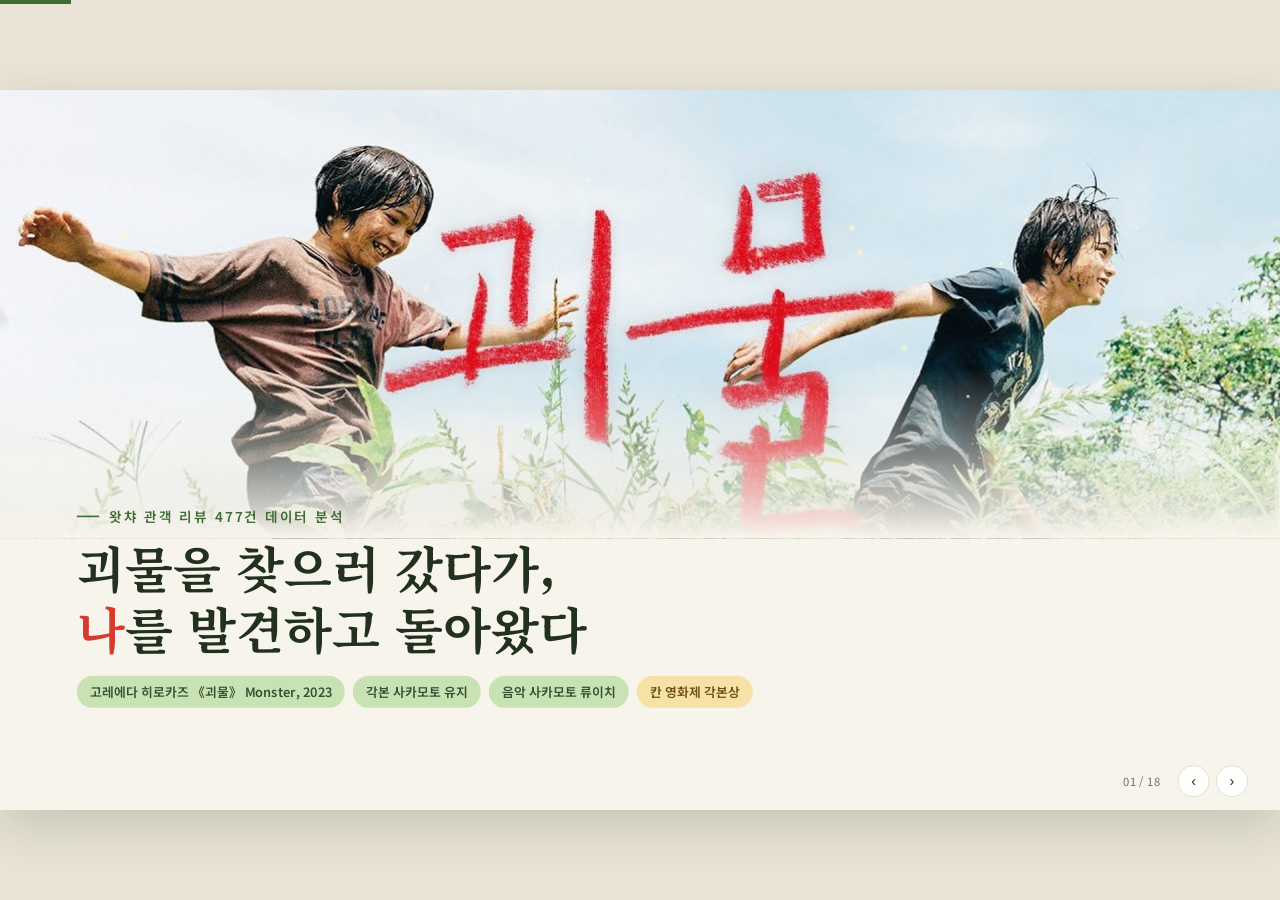
==== commit 46d43f3f: "Rebuild deck v2: 3-act structure from report, manim viewpoint video, matplotlib charts; keep previou" ====
--- a/index.html
+++ b/index.html
@@ -1,267 +1,398 @@
-<!DOCTYPE html>
+<!doctype html>
 <html lang="ko">
 <head>
-<meta charset="UTF-8" />
-<meta name="viewport" content="width=device-width, initial-scale=1.0" />
-<title>《괴물》 왓챠 리뷰 분석 — 관람평 인사이트</title>
-<meta name="description" content="고레에다 히로카즈 《괴물》 왓챠 관객 리뷰 477건으로 읽은 작품 전반 관람평 인사이트" />
-<link rel="icon" href="data:image/svg+xml,%3Csvg xmlns='http://www.w3.org/2000/svg' viewBox='0 0 32 32'%3E%3Crect width='32' height='32' rx='7' fill='%2312241a'/%3E%3Ctext x='16' y='23' font-size='20' text-anchor='middle' fill='%23f4cf6b' font-family='sans-serif'%3E%E6%80%AA%3C/text%3E%3C/svg%3E" />
-<link rel="preconnect" href="https://fonts.googleapis.com" />
-<link rel="preconnect" href="https://fonts.gstatic.com" crossorigin />
-<link href="https://fonts.googleapis.com/css2?family=Noto+Sans+KR:wght@400;600;800&family=Noto+Serif+KR:wght@600;700&display=swap" rel="stylesheet" />
-<link rel="stylesheet" href="css/deck.css" />
+<meta charset="utf-8">
+<meta name="viewport" content="width=device-width,initial-scale=1">
+<title>괴물 리뷰 분석</title>
+<meta name="description" content="고레에다 히로카즈 《괴물》(2023) 왓챠 관객 리뷰 477건 데이터 분석 슬라이드">
+<link rel="icon" href="data:image/svg+xml,%3Csvg xmlns='http://www.w3.org/2000/svg' viewBox='0 0 32 32'%3E%3Crect width='32' height='32' rx='7' fill='%233F6B34'/%3E%3Ctext x='16' y='23' font-size='19' text-anchor='middle' fill='%23F7F4EC' font-family='sans-serif'%3E%EA%B4%B4%3C/text%3E%3C/svg%3E">
+<link rel="preconnect" href="https://fonts.googleapis.com">
+<link rel="preconnect" href="https://fonts.gstatic.com" crossorigin>
+<link href="https://fonts.googleapis.com/css2?family=Noto+Sans+KR:wght@400;500;600;700&family=Noto+Serif+KR:wght@600;700&display=swap" rel="stylesheet">
+<link rel="stylesheet" href="css/deck.css">
 </head>
 <body>
-<canvas id="rain"></canvas>
-<div class="deck" id="deck">
-
-  <!-- 1. TITLE -->
-  <section class="slide bg-full title-slide" data-name="title"
-    style="background-image:url('assets/film/train.jpg')">
-    <div class="kicker">Watcha Review Analysis · 2023</div>
-    <h1 class="film-title serif"><span class="ch">괴</span><span class="ch">물</span></h1>
-    <div class="en">Monster · Kore-eda Hirokazu</div>
-    <p class="title-line">관객 리뷰 <b>477건</b>이 말하는 《괴물》 — 무엇에 집중했고, 왜 위로받았나</p>
-    <div class="title-meta">
-      <span class="chip">왓챠 리뷰 477건</span>
-      <span class="chip">평균 ★ 4.2</span>
-      <span class="chip">4점 이상 77.7%</span>
-    </div>
-    <img class="poster" src="assets/film/poster.png" alt="《괴물》 공식 포스터" />
-    <div class="scroll-hint"><span class="dot"></span>→ / SPACE 로 이동</div>
-  </section>
-
-  <!-- 2. SUMMARY -->
-  <section class="slide" data-name="summary"
-    style="background-image:url('assets/img/moss.jpg')">
-    <div class="kicker">Executive Summary</div>
-    <h2 class="thesis">관객은 괴물을 찾으러 갔다가<br /><span class="accent">나를 발견하고 위로받았다</span></h2>
-    <div class="stat-row">
-      <div class="stat-card"><div class="num accent" data-to="4.2" data-dec="1" data-suffix=" / 5">0</div><div class="label">왓챠 평균 별점</div></div>
-      <div class="stat-card"><div class="num accent" data-to="77.7" data-dec="1" data-suffix="%">0</div><div class="label">4점 이상 평가 비율</div></div>
-      <div class="stat-card"><div class="num accent-rain" data-to="477">0</div><div class="label">수집한 리뷰</div></div>
-      <div class="stat-card"><div class="num" data-to="49531">0</div><div class="label">보고싶어요</div></div>
-    </div>
-    <p class="source-line">왓챠 관객 리뷰 477건 · Firecrawl 수집 · 2026.10</p>
-  </section>
-
-  <!-- 3. KEYWORDS -->
-  <section class="slide" data-name="keywords"
-    style="background-image:url('assets/img/meadow.jpg')">
-    <div class="kicker">Keyword Frequency</div>
-    <h2>가장 많이 나온 단어는 ‘괴물’, 그다음은 ‘나’</h2>
-    <div class="cols tight" style="align-items:stretch">
-      <div class="chart-card"><div class="chart-wrap tall"><canvas id="cKeywords"></canvas></div></div>
-      <div class="side">
-        <p class="lead">‘괴물’ <b class="accent">146건(30.6%)</b>, ‘나’ <b class="accent">62건</b>.
-        관객은 괴물을 찾는 영화가 아니라 <b>‘내가 괴물이었는지’</b>를 묻는 영화로 소비한다.</p>
-        <div class="mini-title">자주 인용된 표현</div>
-        <div class="bigrams">
-          <span class="bigram">누가 괴물인가 <b>12</b></span>
-          <span class="bigram">몇몇 사람만 가질 수 있는 건 행복이라 부르지 않아</span>
-          <span class="bigram">다시 태어나지 않아도 괜찮아</span>
-        </div>
-      </div>
-    </div>
-  </section>
-
-  <!-- 4. QUESTION -->
-  <section class="slide" data-name="question"
-    style="background-image:url('assets/img/canopy.jpg')">
-    <div class="kicker">Core Question</div>
-    <h2>“괴물은 누구인가?” — 질문은 관객에게 되돌아온다</h2>
-    <div class="cols tight" style="align-items:center">
-      <div class="frame"><img src="assets/charts/wordcloud.png" alt="리뷰 워드클라우드" /></div>
-      <div>
-        <div class="quotelist">
-          <div class="q">“괴물을 찾다가 <b>내가 괴물이었구나</b> 하는 결말.”<div class="who">토맛토마토</div></div>
-          <div class="q">“누가 괴물인지 찾고 있던 <b>나를 보고 충격</b>에 빠졌다.”<div class="who">진종원</div></div>
-        </div>
-        <p class="read-note">관객은 ‘괴물’을 작품 속 실체가 아니라 <b>타자화의 결과</b>로 읽는다.</p>
-      </div>
-    </div>
-  </section>
-
-  <!-- 5. THEMES -->
-  <section class="slide" data-name="themes"
-    style="background-image:url('assets/img/forest.jpg')">
-    <div class="kicker">Theme Map</div>
-    <h2>리뷰가 향한 곳 — 결말·위로와 괴물의 정체</h2>
-    <div class="chart-wrap tall"><canvas id="cThemes"></canvas></div>
-    <p class="footer-note">테마별 관련 키워드 포함 리뷰 수(중복 포함) · 결말·위로 63 · 괴물 정체성 50 · 오해·편견 39</p>
-  </section>
-
-  <!-- 6. VIEWPOINT -->
-  <section class="slide" data-name="viewpoint"
-    style="background-image:url('assets/img/moss.jpg')">
-    <div class="kicker">Theme 01 · Structure</div>
-    <h2>같은 사건을 세 번 — 판단은 스스로 무너진다</h2>
-    <p class="lead">엄마 → 담임 → 아이들. 시점이 바뀔 때마다 앞선 판단이 반성된다.</p>
-    <div class="panels">
-      <div class="panel3 p1"><div class="tag">Part 1</div><div class="big">엄마 · 사오리</div><p class="lead">아들의 변화를 보고 담임을 의심하고, 학교를 불신한다.</p></div>
-      <div class="panel3 p2"><div class="tag">Part 2</div><div class="big">담임 · 호리</div><p class="lead">무책임해 보였던 행동에 알지 못했던 맥락이 드러난다.</p></div>
-      <div class="panel3 p3"><div class="tag">Part 3</div><div class="big">아이들 · 미나토·요리</div><p class="lead">어른들이 결코 닿지 못한 진실 — 눈부신 햇살 속에서.</p></div>
-    </div>
-    <p class="pull">“시점 바뀔 때마다 <span class="hl">머리 한 대씩 맞는 느낌</span>이었다.” <span class="pull-who">— Yem</span></p>
-  </section>
-
-  <!-- 7. PREJUDICE -->
-  <section class="slide" data-name="prejudice"
-    style="background-image:url('assets/img/canopy.jpg')">
-    <div class="kicker">Theme 02 · Gaze</div>
-    <h2>‘이해’조차 폭력이 될 수 있다</h2>
-    <p class="lead">리뷰에서 편견은 <b>오해 26</b> · 선입견 14 · 편견 10 · 판단 9 · ‘이해의 오만’ 8로 나타난다.</p>
-    <div class="cols tight" style="align-items:stretch">
-      <div class="chart-card"><div class="chart-wrap"><canvas id="cPrejudice"></canvas></div></div>
-      <div class="quotelist">
-        <div class="q">“오해의 오해의 오해… <b>이 영화는 괴물이 없다.</b>”<div class="who">김규민</div></div>
-        <div class="q">“나 역시 편견으로 <b>누군가에게 괴물이 되어버린 적</b>이 있지 않을까.”</div>
-        <div class="q">부모의 걱정 · 학교의 회피 · 선생의 침묵 — 모두 <b>선의에서 비롯된 폭력</b>.</div>
-      </div>
-    </div>
-  </section>
-
-  <!-- 8. ENDING -->
-  <section class="slide bg-full conclusion" data-name="ending"
-    style="background-image:url('assets/img/sunforest.jpg')">
-    <div class="kicker">Theme 03 · Ending</div>
-    <div class="bigline serif">“다시 태어나지 않아도<br />괜찮아.”</div>
-    <p class="pull-center">“태풍이 불어서 다행이라고 생각했다. 그리고 다시 태어나지 않아도 괜찮다고 생각했다.”
-      <span class="pull-who">— from.serein</span></p>
-    <p class="source-line">관련 리뷰 68건(14%) · 결말은 비극적이면서도 구원적이다</p>
-  </section>
-
-  <!-- 9. SOUND -->
-  <section class="slide" data-name="sound"
-    style="background-image:url('assets/img/water.jpg')">
-    <div class="kicker">Theme 04 · Sound &amp; Image</div>
-    <h2>《Aqua》가 눈물의 방아쇠를 당긴다</h2>
-    <div class="cols tight" style="align-items:center">
-      <div>
-        <p class="lead">사카모토 류이치의 엔딩 곡. 감독 · 각본 · 음악의 협업이 정서적 절정을 만든다.</p>
-        <div class="quotelist" style="margin-top:2vh">
-          <div class="q">“<b>아쿠아만 나왔다 하면 파블로프의 개마냥 눈물이.</b>”<div class="who">다 영</div></div>
-          <div class="q">“사카모토 유지의 비틀린 시선 · 고레에다의 담담함 · <b>류이치 사카모토의 쓸쓸함</b>.”</div>
-        </div>
-      </div>
-      <svg id="wave" class="wave" viewBox="0 0 900 220" preserveAspectRatio="none"></svg>
-    </div>
-    <p class="footer-note">음악 관련 17건 + 관련 언급 18건 · 3부의 밝은 색조 전환도 호평</p>
-  </section>
-
-  <!-- 10. MORE THEMES -->
-  <section class="slide" data-name="more"
-    style="background-image:url('assets/img/meadow.jpg')">
-    <div class="kicker">Theme 05–07</div>
-    <h2>연기 · 사랑 · 학교 — 다른 주제, 같은 결론</h2>
-    <div class="theme-cards">
-      <div class="tc">
-        <div class="tc-tag">연기</div>
-        <div class="tc-t">소야 · 히나타</div>
-        <p>“<b>소야랑 히나타 둘 다</b> 거기서는 행복해졌길.”<span class="who"> — 지후</span></p>
-        <div class="tc-stat">배우·연기 7건 + 인물 언급 다수</div>
-      </div>
-      <div class="tc">
-        <div class="tc-tag">사랑</div>
-        <div class="tc-t">보편적 사랑과 퀴어 서사</div>
-        <p>“표현은 달라도 <b>모두 다 사랑하는 마음</b>이었기에.”</p>
-        <div class="tc-stat">‘사랑’ 23건 · 퀴어 4건</div>
-      </div>
-      <div class="tc">
-        <div class="tc-tag">학교</div>
-        <div class="tc-t">조직적 회피와 무책임</div>
-        <p>“<b>폭력에 대한 학교의 무감각한 태도</b>… 숨이 막혔다.”</p>
-        <div class="tc-stat">학교·폭력 23건</div>
-      </div>
-    </div>
-    <p class="read-note center">세 주제 모두 “괴물은 우리가 만든 시선”이라는 결론으로 수렴한다.</p>
-  </section>
-
-  <!-- 11. EMOTION -->
-  <section class="slide" data-name="emotion"
-    style="background-image:url('assets/img/water.jpg')">
-    <div class="kicker">Emotional Arc</div>
-    <h2>슬픔에서 성찰로, 성찰에서 위로로</h2>
-    <div class="cols tight" style="align-items:center">
-      <div class="arc">
-        <div class="arc-step">
-          <div class="arc-n">24</div>
-          <div class="arc-nm">슬픔 · 눈물</div>
-          <div class="arc-bar"><span style="width:36%"></span></div>
-        </div>
-        <div class="arc-arrow">→</div>
-        <div class="arc-step">
-          <div class="arc-n">66</div>
-          <div class="arc-nm">성찰 · 오해</div>
-          <div class="arc-bar"><span style="width:100%"></span></div>
-        </div>
-        <div class="arc-arrow">→</div>
-        <div class="arc-step">
-          <div class="arc-n">45</div>
-          <div class="arc-nm">위로 · 행복</div>
-          <div class="arc-bar"><span style="width:68%"></span></div>
-        </div>
-      </div>
-      <div class="stage-list">
-        <div class="stage-row"><span class="t">눈물 · 울음</span><span class="v">38건 · 7%</span></div>
-        <div class="stage-row"><span class="t">여운</span><span class="v">5건+</span></div>
-        <div class="stage-row"><span class="t">위로 · 구원</span><span class="v">다수</span></div>
-        <div class="stage-row"><span class="t">자기 성찰</span><span class="v">다수</span></div>
-        <div class="stage-row"><span class="t">혼란 · 전복</span><span class="v">다수</span></div>
-      </div>
-    </div>
-    <p class="footer-note">단순한 비극적 카타르시스가 아니라 ‘자기 인식의 재구성’으로 수렴한다.</p>
-  </section>
-
-  <!-- 12. CRITIQUE -->
-  <section class="slide" data-name="critique"
-    style="background-image:url('assets/img/sunforest.jpg')">
-    <div class="kicker">Minority View</div>
-    <h2>22%는 템포와 장르 혼합에서 멈췄다</h2>
-    <div class="cols tight" style="align-items:stretch">
-      <div class="crit-hero">
-        <div class="big-num">22<span>%</span></div>
-        <p class="lead">4점 미만의 유보적 평가. 작품 완성도보다
-        <b>초반 템포 · 장르 혼합의 낯섦</b>에 집중된다.</p>
-      </div>
-      <div class="crit-list">
-        <div class="row"><div class="h">취향 불일치</div><div class="b">“작품성과는 별개로 제 취향과는 머네요.”</div></div>
-        <div class="row"><div class="h">초반 템포</div><div class="b">“중반까지 화병 나서 끌 뻔했다. 끝까지 보니 명작이란 걸 알았다.”</div></div>
-        <div class="row"><div class="h">작위성</div><div class="b">“담임 파트에서는 《더 헌트》와 같은 작위성이 느껴졌다.”</div></div>
-        <div class="row"><div class="h">장르 결합의 낯섦</div><div class="b">“부조리극과 리얼리즘이 어색하게 결합되고 있다고 느꼈다.”</div></div>
-      </div>
-    </div>
-  </section>
-
-  <!-- 13. CONCLUSION -->
-  <section class="slide bg-full conclusion" data-name="conclusion"
-    style="background-image:url('assets/film/train.jpg')">
-    <div class="kicker">Conclusion</div>
-    <div class="bigline">괴물은 타인이 아니라<br /><span class="accent">우리가 만들어내는 시선</span>이다.</div>
-    <div class="conclusion-points">
-      <div class="cp"><span>01</span>구조가 곧 주제 — 진실은 하나가 아니다</div>
-      <div class="cp"><span>02</span>관객을 심판대에 세우는 영화</div>
-      <div class="cp"><span>03</span>비극이 아닌 ‘위로의 영화’</div>
-      <div class="cp"><span>04</span>고레에다 · 사카모토 유지 · 류이치의 협업</div>
-    </div>
-    <p class="source-line">리뷰의 30% 이상이 ‘괴물’과 ‘나’를 연결한다</p>
-  </section>
-
+<div id="progress"></div>
+<div id="stage">
+
+<!-- 1 COVER -->
+<section class="slide" data-anim="cover">
+  <div class="cover-img"></div>
+  <div id="pollen"></div>
+  <div class="cover-txt">
+    <div class="kicker" data-r><b></b>왓챠 관객 리뷰 477건 데이터 분석</div>
+    <h1 data-r style="margin-top:14px">괴물을 찾으러 갔다가,<br><em>나</em>를 발견하고 돌아왔다</h1>
+    <div class="cover-meta" data-r>
+      <span class="chip">고레에다 히로카즈 《괴물》 Monster, 2023</span>
+      <span class="chip">각본 사카모토 유지</span>
+      <span class="chip">음악 사카모토 류이치</span>
+      <span class="chip sun">칸 영화제 각본상</span>
+    </div>
+  </div>
+  <div class="pnum"></div>
+</section>
+
+<!-- 2 SUMMARY -->
+<section class="slide" data-anim="summary">
+  <div class="pad">
+    <div class="kicker" data-r><b></b>Executive Summary</div>
+    <h2 class="title" data-r>관객 <em>77.7%</em>가 4점 이상, 핵심 정서는 <span class="hl">'위로'와 '성찰'</span></h2>
+    <div class="kpis">
+      <div class="card kpi" data-r>
+        <div><div class="lab">왓챠 평균 별점</div><div class="big"><span class="count" data-to="4.2" data-dec="1">0</span><small>/ 5</small></div></div>
+        <div><span class="stars">★★★★★<span class="fill" data-w="84">★★★★★</span></span></div>
+      </div>
+      <div class="card kpi" data-r>
+        <div><div class="lab">4점 이상 평가 비율</div><div class="big"><span class="count" data-to="77.7" data-dec="1">0</span><small>%</small></div></div>
+        <div><div class="bar100"><i data-w="77.7"></i></div><div class="sub">10명 중 약 8명이 높은 점수</div></div>
+      </div>
+      <div class="card kpi" data-r>
+        <div><div class="lab">보고싶어요</div><div class="big"><span class="count" data-to="49531" data-dec="0">0</span></div></div>
+        <div class="sub">개봉 후에도 이어지는<br>관심의 크기</div>
+      </div>
+      <div class="card kpi" data-r>
+        <div><div class="lab">분석한 리뷰</div><div class="big"><span class="count" data-to="477" data-dec="0">0</span><small>건</small></div></div>
+        <div class="sub">작성자 477명 · 평균 48자<br>중앙값 25자</div>
+      </div>
+    </div>
+    <div class="points">
+      <div class="card" data-r>
+        <h3>리뷰에 반복 등장하는 3대 감상 포인트</h3>
+        <div class="chips"><span class="chip">① 다층적 시점 구조</span><span class="chip sun">② 결말 대사 "다시 태어나지 않아도 괜찮다"</span><span class="chip">③ 사카모토 류이치의 음악</span></div>
+      </div>
+      <div class="card" data-r style="display:flex;align-items:center">
+        <p class="thesis">"누가 괴물인가?"라는 질문이 <em>관객 자신</em>에게 되돌아오는 경험</p>
+      </div>
+    </div>
+  </div>
+  <div class="foot">출처: 왓챠 콘텐츠 페이지 리뷰 477건 (2026-10-02 수집)</div><div class="pnum"></div>
+</section>
+
+<!-- 3 METHOD -->
+<section class="slide" data-anim="method">
+  <div class="pad">
+    <div class="kicker" data-r><b></b>분석 방법</div>
+    <h2 class="title" data-r>잘린 리뷰까지 477건 전문을 모아 <span class="hl">키워드와 테마</span>로 읽었다</h2>
+    <div class="pipe">
+      <svg viewBox="0 0 640 600"><path id="pipe-path" d="M38 40 V 560" stroke="#8DBE6A" stroke-width="4" fill="none" stroke-dasharray="6 8"/></svg>
+      <div class="card step" style="top:0" data-r><span class="no">1</span><h4>수집 · Firecrawl</h4><p>왓챠 콘텐츠 페이지를 렌더링·스크롤해 마크다운으로 추출</p></div>
+      <div class="card step" style="top:118px" data-r><span class="no">2</span><h4>파싱</h4><p>작성자와 본문을 분리 — 리뷰 477건, 총 23,620자</p></div>
+      <div class="card step" style="top:236px" data-r><span class="no">3</span><h4>잘린 리뷰 전문 확보</h4><p>플랫폼에서 잘린 <b>59건(12%)</b>을 개별 코멘트 페이지에서 다시 수집</p></div>
+      <div class="card step" style="top:354px" data-r><span class="no">4</span><h4>키워드 · 바이그램 빈도</h4><p>불용어 제외 단어·연속 어구 빈도 분석</p></div>
+      <div class="card step" style="top:472px" data-r><span class="no">5</span><h4>테마 분류 → 정성 분석</h4><p>9개 감상 축으로 분류하고 대표 리뷰를 읽어 해석</p></div>
+    </div>
+    <div class="lenwrap" data-r>
+      <div style="font-size:18px;font-weight:700;margin-bottom:4px">리뷰 길이 분포 <span style="font-weight:500;color:var(--muted);font-size:15px">· matplotlib</span></div>
+      <img src="assets/v2/length_dist.png" alt="리뷰 길이 분포 막대그래프">
+      <div class="cap"><span class="chip">평균 48자</span><span class="chip">중앙값 25자</span><span class="chip sun">최장 2,154자</span></div>
+      <div class="analysis" style="margin-top:14px"><i>해석</i><span>대부분은 <b>1~2문장의 단문 감상</b>이고, 약 10%가 장문의 심층 분석이다. 그래서 단어 빈도(넓게)와 대표 리뷰 정독(깊게)을 함께 썼다.</span></div>
+    </div>
+  </div>
+  <div class="foot">키워드 빈도는 단순 문자열 매칭 기준 · 동의어·어미 변형은 완전히 통합하지 않음</div><div class="pnum"></div>
+</section>
+
+<!-- 4 THEME MAP -->
+<section class="slide" data-anim="bubbles">
+  <div class="pad">
+    <div class="kicker" data-r><b></b>전체 지도</div>
+    <h2 class="title" data-r>9개의 감상 축 중 압도적 1위는 <em>"누가 괴물인가"</em></h2>
+  </div>
+  <svg id="bubbles" viewBox="0 0 1020 640"></svg>
+  <div class="legend">
+    <div style="font-size:15px;color:var(--muted);font-weight:600" data-r>원의 크기 = 언급 리뷰 수 · 이 순서로 따라갑니다</div>
+    <div class="card lg" data-r><span class="dot" style="background:var(--red)"></span><div><h4>ACT 1 · 질문</h4><p>"누가 괴물인가" — 관객이 가장 많이 쓴 말</p></div></div>
+    <div class="card lg" data-r><span class="dot" style="background:var(--moss)"></span><div><h4>ACT 2 · 발견</h4><p>괴물은 나 · 시점 구조 · 오해와 편견 · 학교와 시스템</p></div></div>
+    <div class="card lg" data-r><span class="dot" style="background:var(--sun)"></span><div><h4>ACT 3 · 위로</h4><p>결말 대사 · 음악 · 영상미 · 아역 · 사랑</p></div></div>
+    <div class="analysis" data-r><i>참고</i><span>한 리뷰가 여러 테마에 중복 포함될 수 있어 합계는 100%가 아니다.</span></div>
+  </div>
+  <div class="foot">건수: 리뷰 분석 레포트 3장 테마별 집계</div><div class="pnum"></div>
+</section>
+
+<!-- 5 ACT 1 -->
+<section class="slide" data-anim="act">
+  <div class="photo" style="background-image:url('assets/img/forest.jpg')"></div><div class="scrim-l"></div>
+  <div class="act-txt">
+    <div class="act-no" data-r>ACT 1</div>
+    <div class="act-name" data-r>질문</div>
+    <div class="act-q" data-r>"그래서, <em>누가 괴물</em>인가?"</div>
+    <p class="act-desc" data-r>관객은 영화가 던진 질문을 그대로 들고 극장을 나왔다. 리뷰에 가장 많이 남은 단어와 문장부터 본다.</p>
+    <div class="film3" data-r><span class="on">질문</span>→<span>발견</span>→<span>위로</span></div>
+  </div>
+  <div class="pnum"></div>
+</section>
+
+<!-- 6 KEYWORDS -->
+<section class="slide" data-anim="keywords">
+  <div class="pad">
+    <div class="acts"><span class="on">질문</span><span>발견</span><span>위로</span></div>
+    <div class="kicker" data-r><b></b>핵심 키워드</div>
+    <h2 class="title" data-r>가장 많이 쓴 단어 1위는 <em>'괴물'</em>, 2위는 <em>'나'</em></h2>
+  </div>
+  <div class="kwrap" data-r><canvas id="kwChart"></canvas></div>
+  <div class="kside">
+    <div class="card vs" data-r><div class="w" style="color:var(--red)">괴물</div><div class="n"><b style="color:var(--ink);font-size:22px"><span class="count" data-to="146">0</span>건</b><br>전체 리뷰의 30.6% (파생어 포함)</div></div>
+    <div class="card vs" data-r><div class="w" style="color:var(--ink)">나</div><div class="n"><b style="color:var(--ink);font-size:22px"><span class="count" data-to="62">0</span>건</b><br>내가 · 나는 · 나도</div></div>
+    <div class="analysis" data-r><i>해석</i><span>관객은 이 영화를 <b>"괴물을 찾는 영화"</b>가 아니라 <b>"내가 괴물이었는지를 묻는 영화"</b>로 받아들였다.</span></div>
+  </div>
+  <div class="foot">Chart.js · 불용어·기능어("없는/것은/것을") 제외, 레포트 2.1 빈도표</div><div class="pnum"></div>
+</section>
+
+<!-- 7 BIGRAMS -->
+<section class="slide" data-anim="bigrams">
+  <div class="pad">
+    <div class="acts"><span class="on">질문</span><span>발견</span><span>위로</span></div>
+    <div class="kicker" data-r><b></b>반복된 문장</div>
+    <h2 class="title" data-r>관객은 영화의 <span class="hl">질문과 대사를 그대로</span> 받아 적었다</h2>
+  </div>
+  <div class="wc" data-r><img src="assets/v2/wordcloud.png" alt="리뷰 워드클라우드"></div>
+  <div class="bigr">
+    <div style="font-size:16px;font-weight:700;color:var(--muted)" data-r>가장 많이 반복된 연속 어구 (회)</div>
+    <div class="bg-row" data-r><span>누가 괴물인가</span><span class="track"><i data-v="12"></i></span><span class="c">12</span></div>
+    <div class="bg-row" data-r><span>괴물은 누구인가</span><span class="track"><i data-v="6"></i></span><span class="c">6</span></div>
+    <div class="bg-row" data-r><span>행복이라 부르지 않아</span><span class="track"><i data-v="5" style="background:var(--sun)"></i></span><span class="c">5</span></div>
+    <div class="bg-row" data-r><span>괴물은 누구게</span><span class="track"><i data-v="4"></i></span><span class="c">4</span></div>
+    <div class="line-quote" data-r>
+      <div class="lab">가장 많이 인용된 명대사</div>
+      <p id="typeLine" data-text="몇몇 사람만 가질 수 있는 건 행복이라 부르지 않아. 누구나 가질 수 있는 걸 행복이라고 하는 거야."></p>
+    </div>
+  </div>
+  <div class="foot">워드클라우드: matplotlib + wordcloud (리뷰 477건 전문) · 빨강 = 괴물, 노랑 = 행복·사랑</div><div class="pnum"></div>
+</section>
+
+<!-- 8 ACT 2 -->
+<section class="slide" data-anim="act">
+  <div class="photo" style="background-image:url('assets/img/moss.jpg')"></div><div class="scrim-l"></div>
+  <div class="act-txt">
+    <div class="act-no" data-r>ACT 2</div>
+    <div class="act-name" data-r>발견</div>
+    <div class="act-q" data-r>괴물을 찾던 시선이<br><em>나 자신</em>에게 돌아온다</div>
+    <p class="act-desc" data-r>영화는 엄마 → 담임 → 아이들의 시점으로 같은 사건을 세 번 보여준다. 관객의 판단도 세 번 뒤집힌다.</p>
+    <div class="film3" data-r><span>질문</span>→<span class="on">발견</span>→<span>위로</span></div>
+  </div>
+  <div class="pnum"></div>
+</section>
+
+<!-- 9 MONSTER = ME -->
+<section class="slide" data-anim="suspects">
+  <div class="pad">
+    <div class="acts"><span>질문</span><span class="on">발견</span><span>위로</span></div>
+    <div class="kicker" data-r><b></b>테마 ① 괴물은 누구인가 · 146건</div>
+    <h2 class="title" data-r>용의자를 좇던 관객은 결국 <em>자기 자신</em>을 지목했다</h2>
+  </div>
+  <div class="suspects">
+    <div class="card sus"><span>담임 선생이 괴물?</span><span class="q">PART 1 · 엄마의 시선</span><i class="strike"></i></div>
+    <div class="card sus"><span>아빠가 괴물?</span><span class="q">떠도는 소문</span><i class="strike"></i></div>
+    <div class="card sus"><span>학교와 교장이 괴물?</span><span class="q">PART 2 · 담임의 시선</span><i class="strike"></i></div>
+    <div class="card sus"><span>아이들이 괴물?</span><span class="q">PART 3 · 아이들의 시선</span><i class="strike"></i></div>
+    <div class="card sus me"><span>…괴물은 나였다</span><span class="q">관객의 결론</span></div>
+  </div>
+  <div class="ringbox" data-r>
+    <svg width="300" height="300" viewBox="0 0 300 300"><circle cx="150" cy="150" r="120" stroke="#EFEADD" stroke-width="26" fill="none"/><circle id="ring146" cx="150" cy="150" r="120" stroke="#D63B2F" stroke-width="26" fill="none" stroke-linecap="round" transform="rotate(-90 150 150)" stroke-dasharray="754" stroke-dashoffset="754"/></svg>
+    <div class="big" style="color:var(--red)"><span class="count" data-to="30.6" data-dec="1">0</span>%</div>
+    <div class="rl"><b style="color:var(--ink)">146건</b>의 리뷰가 '괴물'을 언급<br>가장 지배적인 감상 축</div>
+  </div>
+  <div class="qcol">
+    <div class="quote red" data-r>"선생이 괴물이네 아니 저 아빠인가 아니 쟤네 하다 <b>아 내가 괴물이었구나</b> 하는 결말."<span class="who">— 토맛토마토</span></div>
+    <div class="quote red" data-r>"누가 괴물인지 찾고 있던 <b>나를 보고 충격</b>에 빠졌다."<span class="who">— 진종원</span></div>
+    <div class="quote red" data-r>"그러한 <b>세상의 시선이 모두를 괴물로 만드는 것</b>이 아닐까."<span class="who">— 익명 리뷰</span></div>
+    <div class="analysis" data-r><i>해석</i><span>'괴물'은 작품 속 실체가 아니라 <b>타자화의 결과</b>로 읽힌다. 악역 찾기가 무의미해지면서 감상은 자기 성찰로 이동한다.</span></div>
+  </div>
+  <div class="foot">인용: 왓챠 리뷰 원문 (일부 발췌)</div><div class="pnum"></div>
+</section>
+
+<!-- 10 VIEWPOINTS -->
+<section class="slide" data-anim="viewpoints">
+  <div class="pad">
+    <div class="acts"><span>질문</span><span class="on">발견</span><span>위로</span></div>
+    <div class="kicker" data-r><b></b>테마 ② 다층적 시점 구조 · 30건 (6%)</div>
+    <h2 class="title" data-r>시점이 바뀔 때마다 판단이 뒤집혔다 — <span class="hl">"컬러 라쇼몽"</span></h2>
+  </div>
+  <div class="vp-video" data-r><video id="vpVideo" src="assets/v2/viewpoints.mp4" muted playsinline loop preload="auto"></video></div>
+  <div class="vp-cards">
+    <div class="card vp" data-r><div class="who" style="background:var(--sky)">PART 1<br>엄마 사오리</div><p>아들이 다쳐서 돌아왔다. 의심은 담임에게 향하고, 학교는 고개만 숙인다.</p></div>
+    <div class="card vp" data-r><div class="who" style="background:#D9A33A">PART 2<br>담임 호리</div><p>같은 사건이 다시 보인다. 가해자로 지목된 사람에게도 사정이 있었다.</p></div>
+    <div class="card vp" data-r><div class="who" style="background:var(--moss)">PART 3<br>아이들</div><p>어른들이 보지 못한 두 아이의 세계. 앞선 모든 판단이 다시 흔들린다.</p></div>
+    <div class="analysis" data-r><i>해석</i><span>관객은 각 파트에서 <b>같은 사건을 재해석</b>하며 앞선 판단을 반성한다. 구조 자체가 "진실은 하나가 아니다"라는 주제다.</span></div>
+  </div>
+  <div class="vp-bottom">
+    <div class="quote" data-r>"<b>시점 바뀔 때마다 머리 한대씩 맞는 느낌</b>이었다."<span class="who">— Yem</span></div>
+    <div class="quote" data-r>"손에 잡았다고 생각한 순간 모래알이 되어 빠져나간다. … <b>컬러 버전 라쇼몽</b>."<span class="who">— 익명 리뷰</span></div>
+    <div class="quote" data-r>"모든 사람들은 <b>자신이 보는 세상에서만</b> 살아갈 수밖에 없다고 느꼈다."<span class="who">— 한량</span></div>
+  </div>
+  <div class="foot">영상: manim으로 제작한 시점 전환 다이어그램</div><div class="pnum"></div>
+</section>
+
+<!-- 11 PREJUDICE + SCHOOL -->
+<section class="slide" data-anim="network">
+  <div class="pad">
+    <div class="acts"><span>질문</span><span class="on">발견</span><span>위로</span></div>
+    <div class="kicker" data-r><b></b>테마 ③ 오해·편견 &nbsp;+&nbsp; 학교·사회 시스템</div>
+    <h2 class="title" data-r><span class="hl">선의</span>가 폭력이 되는 순간 — 오해·편견과 침묵하는 학교</h2>
+  </div>
+  <svg id="net" viewBox="0 0 820 620"></svg>
+  <div class="netside">
+    <div class="stats2">
+      <div class="card stat" data-r><div class="big"><span class="count" data-to="57">0</span><small style="font-size:22px">건</small></div><div class="lab">오해·편견 관련 (11%)</div></div>
+      <div class="card stat" data-r><div class="big"><span class="count" data-to="23">0</span><small style="font-size:22px">건</small></div><div class="lab">학교·폭력·시스템 관련</div></div>
+    </div>
+    <div class="quote" data-r>"오해의 오해의 오해… 영화를 보는 나도 보이는 대로 믿고 … <b>이 영화는 괴물(악역)이 없다.</b>"<span class="who">— 김규민</span></div>
+    <div class="quote" data-r>"<b>누군가를 함부로 이해한다는 게 얼마나 오만하고 때로는 잔인한 것인지.</b>"<span class="who">— 익명 리뷰</span></div>
+    <div class="quote" data-r>"<b>폭력에 대한 학교의 무감각한 태도</b>를 보고 있자니 숨이 막히는 것 같았다."<span class="who">— 익명 리뷰</span></div>
+    <div class="analysis" data-r><i>해석</i><span>부모의 걱정, 학교의 회피, 선생의 침묵이 모두 <b>선의에서 비롯된 폭력</b>으로 읽힌다. 관객은 학교를 사회의 축소판으로 본다.</span></div>
+  </div>
+  <div class="foot">anime.js 네트워크 다이어그램 · 레포트 3.3, 3.9</div><div class="pnum"></div>
+</section>
+
+<!-- 12 ACT 3 -->
+<section class="slide" data-anim="act">
+  <div class="photo" style="background-image:url('assets/img/sunforest.jpg')"></div><div class="scrim-l"></div>
+  <div class="act-txt">
+    <div class="act-no" data-r>ACT 3</div>
+    <div class="act-name" data-r>위로</div>
+    <div class="act-q" data-r>"다시 태어나지 않아도<br><em>괜찮다</em>"</div>
+    <p class="act-desc" data-r>비극적인 결말인데도 관객은 '위로'를 말한다. 무엇이 슬픔을 위로로 바꿨는지 본다.</p>
+    <div class="film3" data-r><span>질문</span>→<span>발견</span>→<span class="on">위로</span></div>
+  </div>
+  <div class="pnum"></div>
+</section>
+
+<!-- 13 ENDING -->
+<section class="slide" data-anim="ending">
+  <div class="ending-photo"></div><div class="ending-scrim"></div>
+  <div class="pad">
+    <div class="acts"><span>질문</span><span>발견</span><span class="on">위로</span></div>
+    <div class="kicker" data-r><b></b>테마 ④ 결말과 위로 · 68건 (14%)</div>
+    <h2 class="title" data-r>결말 대사 하나가 '우울한 영화'를 <span class="hl">'위로의 영화'</span>로 바꿨다</h2>
+    <div class="dialog">
+      <div class="dl"><span class="sp">—</span><p class="ln">우린 새로 태어난 걸까?</p></div>
+      <div class="dl"><span class="sp">—</span><p class="ln">그런 건 없는 것 같아.</p></div>
+      <div class="dl last"><span class="sp">—</span><p class="ln">그래? 다행이네.</p></div>
+    </div>
+  </div>
+  <div class="end-quotes">
+    <div class="quote sun" data-r>"<b>태풍이 불어서 다행이라고 생각했다. 그리고 다시 태어나지 않아도 괜찮다고 생각했다.</b> 그렇게 뜻밖의 위로를 받았다."<span class="who">— from.serein</span></div>
+    <div class="quote sun" data-r>"처음엔 그냥 지나쳤던 <b>'그래? 다행이네'라는 대사에 가슴이 먹먹</b>해졌다."<span class="who">— 슘슘슘</span></div>
+    <div class="analysis" data-r><i>해석</i><span>관객은 <b>"지금의 나를 부정하지 않아도 된다"</b>는 메시지에서 개인적인 위로를 얻는다.</span></div>
+  </div>
+  <div class="foot">대사: 리뷰에 인용된 결말 대사 (번역 표현은 리뷰마다 다름)</div><div class="pnum"></div>
+</section>
+
+<!-- 14 EMOTION -->
+<section class="slide" data-anim="emotion">
+  <div class="pad">
+    <div class="acts"><span>질문</span><span>발견</span><span class="on">위로</span></div>
+    <div class="kicker" data-r><b></b>감정 반응</div>
+    <h2 class="title" data-r>관객의 감정은 <span class="hl">슬픔 → 성찰 → 위로</span>로 흘러갔다</h2>
+  </div>
+  <div class="emo-gif" data-r><img id="emoGif" data-src="assets/v2/emotion_flow.gif" alt="감정 흐름 애니메이션 그래프"></div>
+  <div class="emo-steps">
+    <div class="st" style="background:#DCE5EE;color:#3B5873" data-r>슬픔 · 눈물</div><div class="ar" data-r>→</div>
+    <div class="st" style="background:var(--leaf2);color:var(--moss2)" data-r>성찰 · 나를 돌아봄</div><div class="ar" data-r>→</div>
+    <div class="st" style="background:var(--sun2);color:#6B4E0E" data-r>위로 · 수용</div>
+  </div>
+  <div class="emo-list">
+    <div class="card emo" data-r><div class="k" style="color:var(--sky)">눈물·울음</div><div class="v"><b style="font-size:24px;color:var(--ink)"><span class="count" data-to="38">0</span>건</b> — 가장 많이 직접 언급된 반응<small>"한참 동안 눈물이 멈추지 않았다"</small></div></div>
+    <div class="card emo" data-r><div class="k" style="color:#7C8F7A">혼란·전복</div><div class="v">다수<small>"머리 한 대씩 맞는 느낌", "설명이 바뀔 때마다"</small></div></div>
+    <div class="card emo" data-r><div class="k" style="color:var(--moss)">자기 성찰</div><div class="v">다수<small>"나를 돌아보게 됨", "내가 괴물이었구나"</small></div></div>
+    <div class="card emo" data-r><div class="k" style="color:#B8892A">위로·구원</div><div class="v">다수<small>"뜻밖의 위로", "다시 태어나지 않아도 괜찮다"</small></div></div>
+    <div class="card emo" data-r><div class="k" style="color:var(--muted)">여운</div><div class="v">5건 이상<small>"여운이 오래 갈 듯", "생각이 많아지는 영화"</small></div></div>
+  </div>
+  <div class="foot">그래프: matplotlib 애니메이션(GIF) · 곡선은 감정 단계의 흐름을 개념적으로 표현</div><div class="pnum"></div>
+</section>
+
+<!-- 15 SOUND -->
+<section class="slide" data-anim="sound">
+  <div class="pad">
+    <div class="acts"><span>질문</span><span>발견</span><span class="on">위로</span></div>
+    <div class="kicker" data-r><b></b>테마 ⑤ 사운드와 음악 · 17건 + 관련 언급 18건</div>
+    <h2 class="title" data-r>눈물 버튼은 사카모토 류이치의 <span class="hl">'Aqua'</span>였다</h2>
+  </div>
+  <svg id="tri" viewBox="0 0 760 610"></svg>
+  <div class="snd-side">
+    <div class="card" data-r style="padding:16px 18px"><div style="font-size:14px;color:var(--muted);font-weight:600;margin-bottom:6px">♪ Aqua — 엔딩 크레딧</div><div class="wave" id="wave"></div></div>
+    <div class="quote" data-r>"<b>아쿠아만 나왔다 하면 파블로프의 개마냥 눈물이.</b>"<span class="who">— 다 영</span></div>
+    <div class="quote" data-r>"사카모토 유지의 비틀린 시선과 고레에다 히로카즈의 담담함, <b>류이치 사카모토의 쓸쓸함</b>이 만나 완성되는 피날레."<span class="who">— 익명 리뷰</span></div>
+    <div class="analysis" data-r><i>해석</i><span>음악은 정서적 절정을 맡는 장치로, 특히 'Aqua'가 <b>눈물 트리거</b>로 기능한다. 감독·각본·음악 <b>3인의 조합</b> 자체가 호평받는다.</span></div>
+  </div>
+  <div class="foot">anime.js SVG · 레포트 3.5</div><div class="pnum"></div>
+</section>
+
+<!-- 16 VISUAL / ACTORS / LOVE -->
+<section class="slide" data-anim="three">
+  <div class="three-photo"></div>
+  <div class="three-head">
+    <div class="acts" style="right:0;top:0"><span>질문</span><span>발견</span><span class="on">위로</span></div>
+    <div class="kicker" data-r><b></b>테마 ⑥⑦⑧</div>
+    <h2 class="title" data-r style="font-size:44px">영상미 · 아역 · 사랑 — <span class="hl">몰입을 완성한</span> 세 가지</h2>
+  </div>
+  <div class="three">
+    <div class="card" data-r>
+      <h4>연출 · 영상미</h4><div class="big"><span class="count" data-to="15">0</span><small> 건 (3%)</small></div>
+      <div class="mini"><i data-v="15" style="background:var(--leaf)"></i></div>
+      <div class="quote">"영화 색감. 분위기. 그리고 장면의 전환과 은유적 기법 … 다 좋았음."<span class="who">— Suuun</span></div>
+      <div class="quote">"그들의 <b>철도 아지트</b>는 내가 좋아하는 우주 같아서 눈호강했다."<span class="who">— mini</span></div>
+    </div>
+    <div class="card" data-r>
+      <h4>아역 배우의 연기</h4><div class="big"><span class="count" data-to="7">0</span><small> 건 + 인물 언급 다수</small></div>
+      <div class="mini"><i data-v="7" style="background:var(--sky)"></i></div>
+      <div class="quote">"<b>소야랑 히나타 둘 다 거기서는 행복해졌길</b>"<span class="who">— 지후</span></div>
+      <div class="quote">"이대로만 자라서 좋은 작품들을 많이 찍어다오…"<span class="who">— 익명 리뷰</span></div>
+    </div>
+    <div class="card" data-r>
+      <h4>퀴어 서사와 '사랑'</h4><div class="big"><span class="count" data-to="23">0</span><small> 건 (퀴어 4건)</small></div>
+      <div class="mini"><i data-v="23" style="background:var(--sun)"></i></div>
+      <div class="quote">"표현은 달라도 <b>모두 다 사랑하는 마음</b>이었기에."<span class="who">— 익명 리뷰</span></div>
+      <div class="quote">"사과를 좋아하는 게 자연스러운 것처럼, 남자아이도 좋아할 수 있는 게 아닐까요"<span class="who">— 칸 기자회견 발언 인용</span></div>
+    </div>
+  </div>
+  <div class="three-ana analysis" data-r><i>해석</i><span>3부(아이들 시점)의 밝은 색감과 두 아역의 케미가 몰입을 이끈다. 사랑의 서사는 '퀴어 영화'로 한정되기보다 <b>보편적인 사랑과 이해의 문제</b>로 확장해 읽힌다.</span></div>
+  <div class="pnum"></div>
+</section>
+
+<!-- 17 CRITIQUE -->
+<section class="slide" data-anim="critique">
+  <div class="pad">
+    <div class="kicker" data-r><b></b>비판적 · 유보적 시각</div>
+    <h2 class="title" data-r>유보 의견은 작품의 완성도보다 <span class="hl">'낯섦'</span>을 향했다</h2>
+  </div>
+  <div class="split" data-r>
+    <div class="barwrap"><div class="pos" id="posBar">4점 이상 77.7%</div><div class="neg">그 외 22.3%</div></div>
+  </div>
+  <div class="crit">
+    <div class="card" data-r><span class="tag">취향</span><h4>취향 불일치</h4><p>"작품성과는 별개로 제 취향과는 머네요."</p></div>
+    <div class="card" data-r><span class="tag">템포</span><h4>초·중반 몰입 저하</h4><p>"중반까지도 화병 나서 끌 뻔했다. 끝까지 다 보니 명작이란 걸 알았다."</p></div>
+    <div class="card" data-r><span class="tag">설정</span><h4>작위성</h4><p>"아이 담임 파트에서는 《더 헌트》와 같은 작위성이 느껴졌다."</p></div>
+    <div class="card" data-r><span class="tag">장르</span><h4>장르 결합의 어색함</h4><p>"부조리극과 리얼리즘이 어색하게 결합되고 있다고 느꼈다."</p></div>
+    <div class="card" data-r><span class="tag">해석</span><h4>퀴어 코드에 대한 거부감</h4><p>일부 리뷰에서 서사 해석을 둘러싼 갈등이 드러남.</p></div>
+  </div>
+  <div class="crit-ana">
+    <div class="card flip" data-r><span class="from">"중반까지 끌 뻔했다"</span><span class="arrow">→</span><span class="to">"끝까지 보니 명작"</span></div>
+    <div class="analysis" data-r style="align-items:center"><i>해석</i><span>비판은 <b>초반 템포·장르 혼합의 낯섦</b>에 집중된다. "끝까지 보면 이해된다"는 반전형 호평이 이를 상쇄한다.</span></div>
+  </div>
+  <div class="foot">레포트 5장</div><div class="pnum"></div>
+</section>
+
+<!-- 18 CONCLUSION -->
+<section class="slide" data-anim="conclusion">
+  <div class="concl-photo"></div><div class="concl-scrim"></div>
+  <div class="concl">
+    <div class="kicker" data-r><b></b>결론</div>
+    <h2 data-r>괴물은 타인이 아니라,<br><em>우리가 만들어내는 시선</em>이다</h2>
+    <div class="ids">
+      <div class="card" data-r><div class="n">01</div><h4>구조가 주제인 영화</h4><p>다층 시점이 곧 "진실은 하나가 아니다"라는 메시지</p></div>
+      <div class="card" data-r><div class="n">02</div><h4>관객을 심판대에 세우는 영화</h4><p>괴물 찾기를 시키다가 결국 관객 자신을 지목</p></div>
+      <div class="card" data-r><div class="n">03</div><h4>위로의 영화</h4><p>"다시 태어나지 않아도 괜찮다" — 비극 속의 수용과 안도</p></div>
+      <div class="card" data-r><div class="n">04</div><h4>3인의 협업</h4><p>고레에다(연출) · 사카모토 유지(각본) · 사카모토 류이치(음악)</p></div>
+    </div>
+    <div class="oneline" data-r><span>괴물을 찾으러 갔다가</span><span class="mid">나 자신을 발견하고</span><span>위로받고 돌아온다</span></div>
+  </div>
+  <div class="foot">데이터: 왓챠 리뷰 477건 (watcha.com/ko/contents/mOopwPa) · 수집 Firecrawl · 분석 2026-10-02</div><div class="pnum"></div>
+</section>
+
+<div id="nav"><button id="prevBtn" aria-label="이전">‹</button><button id="nextBtn" aria-label="다음">›</button></div>
 </div>
-
-<div class="navbtns">
-  <button data-nav="prev" aria-label="이전">‹</button>
-  <button data-nav="next" aria-label="다음">›</button>
-</div>
-<div class="hud">
-  <span class="dots"></span>
-  <span class="counter">01 / 13</span>
-</div>
-<div class="progress"></div>
-
 <script src="js/vendor/anime.min.js"></script>
 <script src="js/vendor/chart.umd.min.js"></script>
-<script src="data/review_stats.js"></script>
 <script src="js/deck.js"></script>
 </body>
 </html>
--- a/css/deck.css
+++ b/css/deck.css
@@ -1,303 +1,251 @@
-:root {
-  --bg: #10201a;
-  --bg2: #14271e;
-  --panel: #1b3126;
-  --panel2: #234030;
-  --line: #3a5c46;
-  --sun: #f4cf6b;
-  --sun2: #ffe3a8;
-  --rain: #9ad46f;
-  --rain2: #5ea153;
-  --leaf: #9ad46f;
-  --leaf2: #6cb45c;
-  --txt: #f2f7ee;
-  --muted: #a9c0ab;
-  --good: #a8dd84;
-  --shadow: 0 18px 44px rgba(6, 16, 10, 0.45);
+/* 《괴물》 리뷰 분석 deck v2 — paper + moss + sunlight */
+:root{
+  --paper:#F7F4EC; --paper2:#EFEADD; --card:#FFFFFF;
+  --ink:#22301F; --ink2:#3A4636; --muted:#6B7464; --line:#DDD7C7;
+  --moss:#3F6B34; --moss2:#2F5130; --leaf:#8DBE6A; --leaf2:#C9E2B4;
+  --sun:#E9B949; --sun2:#F6E2A6; --red:#D63B2F; --sky:#6F93B4;
+  --serif:"Noto Serif KR",serif; --sans:"Noto Sans KR",system-ui,sans-serif;
 }
-
-* { box-sizing: border-box; margin: 0; padding: 0; }
-
-html, body {
-  height: 100%;
-  background: var(--bg);
-  color: var(--txt);
-  font-family: "Pretendard", "Noto Sans KR", -apple-system, BlinkMacSystemFont,
-    "Apple SD Gothic Neo", "Malgun Gothic", sans-serif;
-  overflow: hidden;
-  -webkit-font-smoothing: antialiased;
-  word-break: keep-all;
-  overflow-wrap: break-word;
-}
-p, li, h1, h2, h3, .lead, .quote, .q, .b, .label, .footer-note, .thesis, .title-line, .tc p, .read-note, .pull, .pull-center, .stage-row, .cp {
-  word-break: keep-all;
-  overflow-wrap: break-word;
-}
-
-#rain {
-  position: fixed; inset: 0; z-index: 0; pointer-events: none; opacity: 0.78;
-}
-
-.deck { position: fixed; inset: 0; z-index: 1; }
-
-.slide {
-  position: absolute; inset: 0;
-  display: flex; flex-direction: column;
-  padding: 5.2vh 6vw 7vh;
-  opacity: 0; visibility: hidden;
-  transform: scale(0.985);
-  transition: opacity .55s ease, transform .55s ease, visibility .55s;
-  background-size: cover; background-position: center;
-}
-.slide.active { opacity: 1; visibility: visible; transform: scale(1); }
-body.static .slide { transition: none !important; }
-.slide::before {
-  content: ""; position: absolute; inset: 0; z-index: -1;
-  background: radial-gradient(130% 100% at 50% 0%, rgba(12,26,18,0.28), rgba(12,26,18,0.66) 82%);
-}
-.slide.bg-full::before { background: linear-gradient(180deg, rgba(10,22,15,0.28), rgba(10,22,15,0.68)); }
-.slide.title-slide::before {
-  background: linear-gradient(90deg, rgba(8,18,12,0.74) 0%, rgba(8,18,12,0.42) 42%, rgba(8,18,12,0.14) 68%, rgba(8,18,12,0.5) 100%);
-}
-
-.kicker {
-  font-size: clamp(12px, 1.15vw, 17px); letter-spacing: .32em; text-transform: uppercase;
-  color: var(--sun); font-weight: 700; margin-bottom: 1.1vh;
-}
-h1 { font-size: clamp(38px, 6.4vw, 110px); line-height: 1.02; font-weight: 800; letter-spacing: -0.02em; }
-h2 { font-size: clamp(26px, 3.1vw, 52px); font-weight: 800; letter-spacing: -0.01em; margin-bottom: 2.2vh; }
-h3 { font-size: clamp(17px, 1.6vw, 26px); font-weight: 700; }
-h1, h2, h3, .kicker, .lead, .quote, .bigline, .stat-card .label { text-shadow: 0 2px 20px rgba(6,16,10,0.55); }
-.serif { font-family: "Noto Serif KR", "Apple SD Gothic Neo", serif; }
-.accent { color: var(--sun); }
-.accent-rain { color: var(--rain); }
-.muted { color: var(--muted); }
-.lead { font-size: clamp(15px, 1.5vw, 24px); color: #dce8d6; line-height: 1.65; font-weight: 400; }
-
-/* ---------- titles ---------- */
-.title-slide { justify-content: center; align-items: flex-start; }
-.title-slide .film-title { font-size: clamp(64px, 12vw, 220px); line-height: .95; font-weight: 800; text-shadow: 0 6px 40px rgba(4,12,7,.55); }
-.title-slide .film-title .ch { display: inline-block; }
-.title-slide .en { font-size: clamp(14px, 1.6vw, 26px); letter-spacing: .5em; color: var(--muted); margin-top: 2vh; text-transform: uppercase; }
-.title-slide .poster {
-  position: absolute; right: 5vw; bottom: 12vh; width: clamp(110px, 11vw, 200px);
-  border-radius: 12px; border: 1px solid rgba(255,255,255,0.22);
-  box-shadow: 0 22px 55px rgba(4,12,7,0.6); transform: rotate(-2.4deg);
-}
-.title-meta { display: flex; gap: 1.4vw; flex-wrap: wrap; margin-top: 3.4vh; }
-.chip {
-  border: 1px solid var(--line); background: rgba(27,49,38,0.55); backdrop-filter: blur(7px);
-  padding: .7vh 1.1vw; border-radius: 999px; font-size: clamp(12px, 1.05vw, 16px); color: #d6dce6;
-}
-.scroll-hint { position: absolute; bottom: 8.5vh; left: 6vw; color: var(--muted); font-size: 13px; letter-spacing: .2em; }
-.scroll-hint .dot { display: inline-block; width: 7px; height: 7px; border-radius: 50%; background: var(--sun); margin-right: 8px; animation: pulse 1.6s infinite; }
-@keyframes pulse { 0%,100% { opacity: .3; } 50% { opacity: 1; } }
-
-/* ---------- stat cards ---------- */
-.stat-grid { display: grid; grid-template-columns: repeat(3, 1fr); gap: 1.4vw; margin-top: 1vh; }
-.stat-card {
-  background: linear-gradient(160deg, var(--panel2), var(--panel)); border: 1px solid var(--line);
-  border-radius: 18px; padding: 2.4vh 1.6vw; box-shadow: var(--shadow); position: relative; overflow: hidden;
-}
-.stat-card::after { content: ""; position: absolute; inset: 0; background: radial-gradient(80% 60% at 100% 0%, rgba(244,185,66,0.12), transparent 60%); }
-.stat-card .num { font-size: clamp(30px, 3.6vw, 62px); font-weight: 800; letter-spacing: -0.02em; }
-.stat-card .num .unit { font-size: .42em; margin-left: .18em; color: var(--muted); font-weight: 600; }
-.stat-card .label { color: var(--muted); margin-top: .8vh; font-size: clamp(12px, 1.1vw, 17px); }
-
-/* ---------- pipeline ---------- */
-.pipeline { display: flex; align-items: center; gap: 1vw; margin-top: 3vh; flex-wrap: wrap; }
-.pipe-node {
-  flex: 1 1 0; min-width: 130px; background: var(--panel); border: 1px solid var(--line); border-radius: 16px;
-  padding: 2.2vh 1.2vw; text-align: center; position: relative; box-shadow: var(--shadow);
-}
-.pipe-node .ico { font-size: clamp(22px, 2.2vw, 34px); }
-.pipe-node .t { font-weight: 700; margin-top: 1vh; font-size: clamp(13px, 1.15vw, 18px); }
-.pipe-node .d { color: var(--muted); font-size: clamp(11px, .95vw, 14px); margin-top: .5vh; }
-.pipe-arrow { color: var(--rain); font-size: clamp(18px, 1.8vw, 28px); }
-
-/* ---------- generic two-col ---------- */
-.cols { display: grid; grid-template-columns: 1.05fr 1fr; gap: 2.6vw; align-items: center; flex: 1; }
-.cols.tight { gap: 1.8vw; }
-.frame { border-radius: 18px; overflow: hidden; border: 1px solid var(--line); box-shadow: var(--shadow); background: #12241a; }
-.frame img { display: block; width: 100%; height: 100%; object-fit: cover; }
-
-/* quote */
-.quote { font-family: "Noto Serif KR", serif; font-size: clamp(20px, 2.4vw, 40px); line-height: 1.5; font-weight: 600; }
-.quote .hl { color: var(--sun); }
-.quote-src { color: var(--muted); margin-top: 1.6vh; font-size: clamp(12px, 1.1vw, 16px); }
-.quotelist { display: flex; flex-direction: column; gap: 1.4vh; }
-.quotelist .q { background: rgba(24,44,34,0.55); border-left: 3px solid var(--sun); border-radius: 0 12px 12px 0; padding: 1.4vh 1.2vw; font-size: clamp(13px, 1.25vw, 19px); }
-.quotelist .q .who { color: var(--muted); font-size: .8em; margin-top: .4vh; }
-
-/* chart containers */
-.chart-wrap { position: relative; width: 100%; height: 46vh; }
-.chart-wrap.tall { height: 58vh; }
-.chart-wrap.short { height: 34vh; }
-.chart-card {
-  background: #08110b;
-  border: 1px solid rgba(154,212,111,0.28); border-radius: 20px;
-  padding: 1.2vh 1vw; box-shadow: var(--shadow);
-  display: flex; align-items: center;
-}
-.chart-card .chart-wrap { height: 56vh; }
-.frame.big { background: #08110b; display: flex; align-items: center; }
-.frame.big img { object-fit: contain; }
-.slide[data-name="themes"]::before,
-.slide[data-name="prejudice"]::before {
-  background: linear-gradient(180deg, rgba(6,14,9,0.74), rgba(6,14,9,0.9));
-}
-.slide[data-name="themes"] h2,
-.slide[data-name="prejudice"] h2 {
-  text-shadow: 0 2px 18px rgba(0,0,0,0.85), 0 1px 3px rgba(0,0,0,0.9);
-}
-
-/* three panels (viewpoint) */
-.panels { display: grid; grid-template-columns: repeat(3, 1fr); gap: 1.4vw; margin-top: 2vh; }
-.panel3 {
-  border-radius: 16px; padding: 2.4vh 1.2vw; border: 1px solid var(--line); min-height: 30vh;
-  background: linear-gradient(160deg, var(--panel2), var(--panel)); box-shadow: var(--shadow);
-}
-.panel3 .tag { color: var(--muted); letter-spacing: .2em; font-size: 12px; text-transform: uppercase; }
-.panel3 .big { font-size: clamp(20px, 2vw, 32px); font-weight: 800; margin: 1.2vh 0; }
-.panel3.p1 { border-top: 3px solid var(--rain2); }
-.panel3.p2 { border-top: 3px solid var(--rain); }
-.panel3.p3 { border-top: 3px solid var(--sun); }
-
-/* waveform */
-.wave { width: 100%; height: 22vh; filter: drop-shadow(0 3px 12px rgba(6,16,10,0.6)); }
-
-/* cards for critique */
-.crit { display: grid; grid-template-columns: repeat(2, 1fr); gap: 1.4vw; margin-top: 2vh; }
-.crit .c { background: var(--panel); border: 1px solid var(--line); border-radius: 16px; padding: 2.2vh 1.4vw; }
-.crit .c .h { font-weight: 700; color: var(--sun); margin-bottom: .8vh; font-size: clamp(14px, 1.3vw, 20px); }
-.crit .c .b { color: #cbd3df; line-height: 1.6; font-size: clamp(12px, 1.1vw, 17px); }
-
-/* report analysis callout */
-.analysis {
-  margin-top: 2.4vh; padding: 1.5vh 1.6vw;
-  border-left: 4px solid var(--sun);
-  background: rgba(8,17,11,0.72);
-  border-radius: 0 14px 14px 0; max-width: 94ch;
-  line-height: 1.65; font-size: clamp(13px, 1.15vw, 18px); color: #dbe7dc;
-}
-.analysis .tagline {
-  display: block; margin-bottom: .5vh; color: var(--sun);
-  font-weight: 800; letter-spacing: .2em; font-size: 11px; text-transform: uppercase;
-}
-.analysis b { color: var(--rain); }
-
-/* conclusion */
-.conclusion { justify-content: center; align-items: center; text-align: center; }
-.conclusion .bigline { font-size: clamp(28px, 4.4vw, 74px); font-weight: 800; line-height: 1.18; letter-spacing: -0.02em; }
-.conclusion .chips { display: flex; gap: 1vw; flex-wrap: wrap; justify-content: center; margin-top: 4vh; }
-.conclusion .chips .chip { border-color: rgba(244,185,66,0.4); }
-
-/* HUD */
-.hud { position: fixed; z-index: 5; right: 3vw; bottom: 3vh; display: flex; align-items: center; gap: 14px; color: var(--muted); font-size: 13px; letter-spacing: .1em; }
-.dots { display: flex; gap: 6px; }
-.dots a { width: 8px; height: 8px; border-radius: 50%; background: #33513d; transition: .3s; }
-.dots a.on { background: var(--sun); transform: scale(1.35); }
-.progress { position: fixed; left: 0; bottom: 0; height: 3px; width: 0; background: linear-gradient(90deg, var(--rain), var(--sun)); z-index: 6; transition: width .5s ease; }
-.navbtns { position: fixed; z-index: 5; left: 3vw; bottom: 3vh; display: flex; gap: 10px; }
-.navbtns button {
-  width: 38px; height: 38px; border-radius: 50%; border: 1px solid var(--line); background: rgba(27,49,38,.72);
-  color: var(--txt); cursor: pointer; font-size: 16px; transition: .25s; backdrop-filter: blur(6px);
-}
-.navbtns button:hover { border-color: var(--sun); color: var(--sun); }
-
-.footer-note { position: absolute; left: 6vw; bottom: 8.5vh; color: var(--muted); font-size: 12px; letter-spacing: .12em; max-width: 84vw; line-height: 1.5; }
-
-/* ---------- new layout pieces ---------- */
-.title-line { margin-top: 2.2vh; max-width: 46ch; font-size: clamp(15px, 1.45vw, 23px); line-height: 1.6; color: #e2ecdd; }
-.title-line b { color: var(--sun); }
-
-.thesis { font-size: clamp(28px, 3.6vw, 62px); line-height: 1.22; margin-bottom: 4vh; }
-.stat-row { display: grid; grid-template-columns: repeat(4, 1fr); gap: 1.3vw; }
-.source-line { margin-top: 4vh; color: var(--muted); font-size: clamp(12px, 1vw, 15px); letter-spacing: .06em; }
-
-.side { display: flex; flex-direction: column; justify-content: center; gap: 2vh; }
-.mini-title { color: var(--sun); font-size: 12px; font-weight: 800; letter-spacing: .24em; text-transform: uppercase; }
-.bigrams { display: flex; flex-direction: column; gap: 1.1vh; }
-.bigram {
-  background: rgba(8,17,11,0.6); border: 1px solid var(--line); border-radius: 12px;
-  padding: 1.2vh 1.1vw; color: #dfeadd; font-size: clamp(13px, 1.1vw, 17px); line-height: 1.5;
-}
-.bigram b { color: var(--sun); margin-left: .4em; }
-
-.read-note {
-  margin-top: 2.2vh; padding: 1.4vh 1.4vw; border-left: 3px solid var(--rain);
-  background: rgba(8,17,11,0.55); border-radius: 0 12px 12px 0;
-  color: #dbe7dc; line-height: 1.6; font-size: clamp(13px, 1.15vw, 18px);
-}
-.read-note b { color: var(--rain); }
-.read-note.center { margin-top: 3vh; text-align: center; border-left: none; border-top: 2px solid var(--sun); border-radius: 0; background: transparent; }
-
-.pull {
-  margin-top: 3vh; font-family: "Noto Serif KR", serif; font-size: clamp(16px, 1.7vw, 26px);
-  color: #eef5e9; line-height: 1.5;
-}
-.pull .hl { color: var(--sun); }
-.pull-who { color: var(--muted); font-family: "Noto Sans KR", sans-serif; font-size: .72em; letter-spacing: .04em; }
-.pull-center { margin-top: 3vh; max-width: 60ch; font-family: "Noto Serif KR", serif; font-size: clamp(15px, 1.4vw, 22px); line-height: 1.6; color: #e9f2e4; }
-
-.theme-cards { display: grid; grid-template-columns: repeat(3, 1fr); gap: 1.6vw; margin-top: 2.5vh; }
-.tc {
-  background: linear-gradient(160deg, var(--panel2), var(--panel));
-  border: 1px solid var(--line); border-radius: 18px; padding: 2.6vh 1.4vw;
-  box-shadow: var(--shadow); display: flex; flex-direction: column; gap: 1vh;
-}
-.tc-tag { color: var(--sun); font-size: 12px; font-weight: 800; letter-spacing: .24em; text-transform: uppercase; }
-.tc-t { font-size: clamp(17px, 1.55vw, 24px); font-weight: 800; line-height: 1.3; }
-.tc p { color: #dbe7dc; line-height: 1.6; font-size: clamp(13px, 1.1vw, 17px); }
-.tc p .who { color: var(--muted); font-size: .85em; }
-.tc-stat { margin-top: auto; color: var(--muted); font-size: clamp(11px, .95vw, 14px); }
-
-.arc { display: flex; align-items: stretch; gap: .9vw; }
-.arc-step {
-  flex: 1; background: rgba(8,17,11,0.62); border: 1px solid var(--line);
-  border-radius: 16px; padding: 2.6vh 1vw; display: flex; flex-direction: column; gap: 1.2vh;
-}
-.arc-n { font-size: clamp(38px, 4.4vw, 76px); font-weight: 800; line-height: 1; color: var(--sun); }
-.arc-nm { color: #dbe7dc; font-size: clamp(12px, 1.05vw, 16px); }
-.arc-bar { height: 7px; border-radius: 4px; background: rgba(154,212,111,0.18); overflow: hidden; margin-top: auto; }
-.arc-bar span { display: block; height: 100%; border-radius: 4px; background: linear-gradient(90deg, var(--rain), var(--sun)); }
-.arc-arrow { align-self: center; color: var(--rain); font-size: clamp(18px, 2vw, 30px); }
-
-.stage-list { display: flex; flex-direction: column; gap: 1.2vh; }
-.stage-row {
-  display: flex; align-items: center; justify-content: space-between;
-  background: rgba(8,17,11,0.6); border: 1px solid var(--line);
-  border-radius: 12px; padding: 1.5vh 1.2vw;
-}
-.stage-row .t { font-weight: 700; font-size: clamp(14px, 1.2vw, 19px); }
-.stage-row .v { color: var(--sun); font-size: clamp(12px, 1.05vw, 16px); }
-
-.crit-hero {
-  background: linear-gradient(160deg, var(--panel2), var(--panel));
-  border: 1px solid var(--line); border-radius: 20px; padding: 3vh 1.8vw;
-  box-shadow: var(--shadow); display: flex; flex-direction: column; justify-content: center;
-}
-.crit-hero .big-num { font-size: clamp(56px, 7vw, 120px); font-weight: 800; line-height: 1; color: var(--sun); }
-.crit-hero .big-num span { font-size: .42em; margin-left: .05em; }
-.crit-hero .lead { margin-top: 2vh; }
-.crit-list { display: flex; flex-direction: column; gap: 1.2vh; }
-.crit-list .row { background: rgba(8,17,11,0.6); border: 1px solid var(--line); border-radius: 14px; padding: 1.6vh 1.2vw; }
-.crit-list .row .h { color: var(--sun); font-weight: 700; font-size: clamp(13px, 1.15vw, 18px); margin-bottom: .4vh; }
-.crit-list .row .b { color: #d3ded4; line-height: 1.55; font-size: clamp(12px, 1.05vw, 16px); }
-
-.conclusion-points { display: flex; flex-wrap: wrap; gap: 1vh 1.2vw; justify-content: center; margin-top: 3.4vh; max-width: 92vw; }
-.conclusion-points .cp {
-  display: flex; align-items: center; gap: .6em;
-  background: rgba(8,17,11,0.55); border: 1px solid var(--line); border-radius: 999px;
-  padding: .9vh 1.2vw; font-size: clamp(12px, 1.05vw, 17px); color: #e6efe2;
-}
-.conclusion-points .cp span { color: var(--sun); font-weight: 800; }
-
-.slide[data-name="prejudice"] .chart-card .chart-wrap { height: 48vh; }
-.slide[data-name="keywords"] .chart-card .chart-wrap { height: 54vh; }
-
-@media (max-width: 820px) {
-  .cols, .stat-grid, .stat-row, .panels, .crit, .theme-cards { grid-template-columns: 1fr; }
-  .chart-wrap { height: 34vh; }
-  .slide { padding: 5vh 5vw 9vh; }
-}
+*{box-sizing:border-box;margin:0;padding:0}
+html,body{height:100%;background:#E9E4D6;color:var(--ink);font-family:var(--sans);overflow:hidden}
+body{display:flex;align-items:center;justify-content:center}
+#stage{position:absolute;left:50%;top:50%;width:1600px;height:900px;transform-origin:0 0;background:var(--paper);overflow:hidden;box-shadow:0 20px 60px rgba(34,48,31,.18)}
+.slide{position:absolute;inset:0;opacity:0;visibility:hidden;transition:opacity .55s ease,visibility .55s}
+.slide.active{opacity:1;visibility:visible}
+.pad{position:absolute;inset:0;padding:64px 96px 70px}
+p,li,h1,h2,h3,blockquote{word-break:keep-all;overflow-wrap:break-word}
+
+/* header */
+.kicker{font-size:17px;font-weight:600;letter-spacing:.14em;color:var(--moss);text-transform:uppercase;display:flex;align-items:center;gap:12px}
+.kicker b{display:inline-block;width:28px;height:2px;background:var(--moss)}
+.title{font-family:var(--serif);font-weight:700;font-size:48px;line-height:1.28;margin-top:14px;color:var(--ink);max-width:1408px}
+.title em{font-style:normal;color:var(--red)}
+.title .hl{background:linear-gradient(transparent 62%,var(--sun2) 62%)}
+.lead{font-size:21px;line-height:1.65;color:var(--ink2);margin-top:14px;max-width:1100px}
+
+/* act tracker */
+.acts{position:absolute;top:64px;right:96px;display:flex;gap:6px;font-size:13px;font-weight:600;color:var(--muted)}
+.acts span{padding:6px 12px;border-radius:99px;border:1px solid var(--line);background:rgba(255,255,255,.6)}
+.acts span.on{background:var(--moss);color:#fff;border-color:var(--moss)}
+.foot{position:absolute;left:96px;bottom:28px;font-size:13px;color:var(--muted)}
+.pnum{position:absolute;right:150px;bottom:26px;font-size:14px;color:var(--muted);font-variant-numeric:tabular-nums}
+
+/* generic */
+.card{background:var(--card);border-radius:20px;box-shadow:0 10px 30px rgba(34,48,31,.08);border:1px solid rgba(34,48,31,.05)}
+.row{display:flex;gap:28px}
+.col{display:flex;flex-direction:column;gap:18px}
+.chip{display:inline-flex;align-items:center;gap:8px;padding:8px 16px;border-radius:99px;background:var(--leaf2);color:var(--moss2);font-weight:600;font-size:16px}
+.chip.sun{background:var(--sun2);color:#6B4E0E}
+.chip.red{background:#F8D9D5;color:#9A2219}
+.big{font-family:var(--serif);font-weight:700;color:var(--moss2);font-variant-numeric:tabular-nums;line-height:1}
+.quote{position:relative;padding:20px 24px 18px 26px;border-left:4px solid var(--leaf);background:var(--card);border-radius:4px 16px 16px 4px;box-shadow:0 6px 18px rgba(34,48,31,.06);font-size:18px;line-height:1.6;color:var(--ink2)}
+.quote b{color:var(--ink);background:linear-gradient(transparent 60%,var(--sun2) 60%);font-weight:700}
+.quote .who{display:block;margin-top:6px;font-size:14px;color:var(--muted)}
+.quote.red{border-left-color:var(--red)}
+.quote.sun{border-left-color:var(--sun)}
+.analysis{display:flex;gap:14px;align-items:flex-start;padding:16px 20px;border-radius:14px;background:var(--paper2);font-size:17.5px;line-height:1.6;color:var(--ink2)}
+.analysis i{font-style:normal;flex:none;font-size:13px;font-weight:700;letter-spacing:.08em;color:#fff;background:var(--moss);padding:4px 10px;border-radius:6px;margin-top:2px}
+.analysis b{color:var(--ink)}
+[data-r]{opacity:0}
+
+/* photo slides */
+.photo{position:absolute;inset:0;background-size:cover;background-position:center}
+.scrim-l{position:absolute;inset:0;background:linear-gradient(90deg,rgba(247,244,236,.96) 0%,rgba(247,244,236,.88) 38%,rgba(247,244,236,.15) 70%,rgba(247,244,236,0) 100%)}
+.scrim-b{position:absolute;inset:0;background:linear-gradient(0deg,rgba(247,244,236,1) 0%,rgba(247,244,236,.9) 30%,rgba(247,244,236,0) 62%)}
+
+/* S1 cover */
+.cover-img{position:absolute;left:0;right:0;top:0;height:560px;background:url('../assets/film/field_run_clean.jpg') center 38%/cover}
+.cover-img::after{content:"";position:absolute;inset:0;background:linear-gradient(0deg,var(--paper) 0%,rgba(247,244,236,0) 38%)}
+.cover-txt{position:absolute;left:96px;right:96px;top:520px}
+.cover-txt h1{font-family:var(--serif);font-size:62px;line-height:1.22;font-weight:700;color:var(--ink)}
+.cover-txt h1 em{font-style:normal;color:var(--red)}
+.cover-meta{margin-top:22px;display:flex;gap:10px;flex-wrap:wrap}
+.pollen{position:absolute;width:8px;height:8px;border-radius:50%;background:radial-gradient(circle,#FFF6CF 0%,rgba(255,236,160,.0) 70%);pointer-events:none}
+
+/* S2 KPI */
+.kpis{display:grid;grid-template-columns:repeat(4,1fr);gap:24px;margin-top:56px}
+.kpi{padding:32px 30px 28px;min-height:300px;display:flex;flex-direction:column;justify-content:space-between}
+.kpi .lab{font-size:17px;color:var(--muted);font-weight:600}
+.kpi .big{font-size:76px;margin-top:10px}
+.kpi .big small{font-size:30px;color:var(--muted);margin-left:4px}
+.kpi .sub{font-size:15px;color:var(--muted);margin-top:10px;line-height:1.5}
+.stars{position:relative;font-size:30px;letter-spacing:4px;color:var(--line);margin-top:10px;display:inline-block}
+.stars .fill{position:absolute;left:0;top:0;width:0;overflow:hidden;color:var(--sun);white-space:nowrap}
+.bar100{height:12px;border-radius:99px;background:var(--paper2);overflow:hidden;margin-top:12px}
+.bar100 i{display:block;height:100%;width:0;background:var(--moss);border-radius:99px}
+.points{margin-top:40px;display:grid;grid-template-columns:1.1fr 1fr;gap:24px}
+.points .card{padding:30px 32px;min-height:150px}
+.points h3{font-size:17px;color:var(--muted);font-weight:600;margin-bottom:14px}
+.points .chips{display:flex;gap:10px;flex-wrap:wrap}
+.thesis{font-family:var(--serif);font-size:25px;line-height:1.5;color:var(--ink)}
+.thesis em{font-style:normal;color:var(--red)}
+
+/* S3 method */
+.pipe{position:relative;width:640px;height:600px;margin-top:26px}
+.pipe svg{position:absolute;inset:0}
+.step{position:absolute;left:84px;width:540px;padding:16px 22px}
+.step h4{font-size:20px;color:var(--ink);margin-bottom:4px}
+.step p{font-size:15.5px;color:var(--muted);line-height:1.5}
+.step .no{position:absolute;left:-68px;top:14px;width:44px;height:44px;border-radius:50%;background:var(--moss);color:#fff;display:flex;align-items:center;justify-content:center;font-weight:700;font-size:18px}
+.lenwrap{position:absolute;right:96px;top:250px;width:760px}
+.lenwrap img{width:100%;display:block}
+.lenwrap .cap{display:flex;gap:12px;margin-top:6px;flex-wrap:wrap}
+
+/* bubbles */
+#bubbles{position:absolute;left:70px;top:210px;width:1020px;height:640px}
+#bubbles text{font-family:var(--sans);pointer-events:none}
+.legend{position:absolute;right:96px;top:250px;width:390px;display:flex;flex-direction:column;gap:14px}
+.legend .lg{padding:18px 20px;display:flex;gap:14px;align-items:flex-start}
+.legend .dot{flex:none;width:18px;height:18px;border-radius:50%;margin-top:4px}
+.legend h4{font-size:18px}
+.legend p{font-size:14.5px;color:var(--muted);line-height:1.5;margin-top:3px}
+
+/* act divider */
+.act-txt{position:absolute;left:110px;top:0;bottom:0;width:760px;display:flex;flex-direction:column;justify-content:center}
+.act-no{font-size:20px;font-weight:700;letter-spacing:.3em;color:var(--moss)}
+.act-name{font-family:var(--serif);font-size:120px;font-weight:700;line-height:1.05;color:var(--ink);margin-top:10px}
+.act-q{font-family:var(--serif);font-size:38px;line-height:1.4;margin-top:24px;color:var(--ink2)}
+.act-q em{font-style:normal;color:var(--red)}
+.act-desc{font-size:19px;line-height:1.7;color:var(--ink2);margin-top:22px;max-width:620px}
+.film3{display:flex;gap:10px;margin-top:34px;align-items:center;font-size:15px;color:var(--muted);font-weight:600}
+.film3 span{padding:8px 14px;border-radius:10px;background:rgba(255,255,255,.75);border:1px solid var(--line)}
+.film3 span.on{background:var(--ink);color:#fff;border-color:var(--ink)}
+
+/* keyword */
+.kwrap{position:absolute;left:96px;top:230px;width:900px;height:600px}
+.kside{position:absolute;right:96px;top:240px;width:470px;display:flex;flex-direction:column;gap:18px}
+.vs{display:flex;align-items:center;gap:18px;padding:24px 26px}
+.vs .w{font-family:var(--serif);font-size:58px;font-weight:700}
+.vs .n{font-size:15px;color:var(--muted);line-height:1.4}
+
+/* bigram */
+.wc{position:absolute;left:80px;top:220px;width:820px}
+.wc img{width:100%;display:block}
+.bigr{position:absolute;right:96px;top:228px;width:600px;display:flex;flex-direction:column;gap:12px}
+.bg-row{display:grid;grid-template-columns:220px 1fr 46px;align-items:center;gap:12px;font-size:18px;font-weight:600}
+.bg-row .track{height:16px;background:var(--paper2);border-radius:99px;overflow:hidden}
+.bg-row .track i{display:block;height:100%;width:0;background:var(--red);border-radius:99px}
+.bg-row .c{color:var(--muted);text-align:right;font-variant-numeric:tabular-nums}
+.line-quote{margin-top:14px;padding:26px 28px;background:var(--ink);color:#F7F4EC;border-radius:18px}
+.line-quote .lab{font-size:13px;letter-spacing:.14em;color:var(--sun);font-weight:700}
+.line-quote p{font-family:var(--serif);font-size:25px;line-height:1.55;margin-top:10px;min-height:118px}
+.caret{display:inline-block;width:2px;height:1em;background:var(--sun);vertical-align:-3px;margin-left:2px;animation:blink 1s steps(1) infinite}
+@keyframes blink{50%{opacity:0}}
+
+/* S9 suspects */
+.suspects{position:absolute;left:96px;top:250px;width:640px;display:flex;flex-direction:column;gap:14px}
+.sus{position:relative;display:flex;align-items:center;gap:18px;padding:18px 24px;font-size:22px;font-weight:600}
+.sus .q{font-size:15px;color:var(--muted);font-weight:500;margin-left:auto}
+.sus .strike{position:absolute;left:18px;right:18px;top:50%;height:3px;background:var(--red);transform-origin:left;transform:scaleX(0)}
+.sus.me{background:var(--red);color:#fff;font-family:var(--serif);font-size:34px;padding:22px 28px}
+.sus.me .q{color:#FBE3E0}
+.ringbox{position:absolute;left:770px;top:250px;width:270px;text-align:center}
+.ringbox svg{width:270px;height:270px}
+.ringbox .big{font-size:52px;position:absolute;left:0;right:0;top:108px}
+.ringbox .rl{font-size:15px;color:var(--muted);margin-top:8px;line-height:1.5}
+.qcol{position:absolute;right:96px;top:240px;width:440px;display:flex;flex-direction:column;gap:14px}
+.qcol .quote{font-size:16.5px}
+
+/* S10 viewpoints */
+.vp-video{position:absolute;left:96px;top:236px;width:780px;height:439px;border-radius:18px;overflow:hidden;background:var(--paper2);box-shadow:0 10px 30px rgba(34,48,31,.12)}
+.vp-video video{width:100%;height:100%;object-fit:cover;display:block}
+.vp-cards{position:absolute;right:96px;top:236px;width:600px;display:flex;flex-direction:column;gap:14px}
+.vp{display:grid;grid-template-columns:120px 1fr;gap:16px;padding:16px 20px;align-items:center}
+.vp .who{font-weight:700;font-size:17px;padding:10px 0;text-align:center;border-radius:10px;color:#fff}
+.vp p{font-size:16px;line-height:1.5;color:var(--ink2)}
+.vp-bottom{position:absolute;left:96px;right:96px;top:700px;display:grid;grid-template-columns:1fr 1fr 1fr;gap:16px}
+.vp-bottom .quote{font-size:15.5px;padding:14px 18px}
+
+/* S11 network */
+#net{position:absolute;left:70px;top:210px;width:820px;height:620px}
+#net text{font-family:var(--sans)}
+.netside{position:absolute;right:96px;top:236px;width:600px;display:flex;flex-direction:column;gap:14px}
+.stats2{display:grid;grid-template-columns:1fr 1fr;gap:14px}
+.stat{padding:18px 22px}
+.stat .big{font-size:50px}
+.stat .lab{font-size:15px;color:var(--muted);margin-top:6px}
+
+/* S13 ending */
+.ending-photo{position:absolute;inset:0;background:url('../assets/img/meadow.jpg') center/cover}
+.ending-scrim{position:absolute;inset:0;background:linear-gradient(90deg,rgba(247,244,236,.97) 0%,rgba(247,244,236,.9) 52%,rgba(247,244,236,.35) 80%,rgba(247,244,236,.1) 100%)}
+.dialog{margin-top:44px;display:flex;flex-direction:column;gap:12px;width:760px}
+.dl{display:flex;gap:16px;align-items:baseline;font-family:var(--serif);font-size:38px;line-height:1.3;color:var(--ink)}
+.dl .sp{font-family:var(--sans);font-size:22px;color:var(--leaf);width:30px;flex:none}
+.dl .ln{min-height:1.3em}
+.dl.last{color:var(--moss2);font-weight:700}
+.end-side{position:absolute;right:96px;top:236px;width:520px;display:flex;flex-direction:column;gap:14px}
+.end-quotes{position:absolute;left:96px;top:540px;width:860px;display:flex;flex-direction:column;gap:12px}
+.end-quotes .quote{font-size:16.5px;padding:14px 20px}
+
+/* S14 emotion */
+.emo-gif{position:absolute;left:96px;top:236px;width:860px;border-radius:18px;overflow:hidden;box-shadow:0 10px 30px rgba(34,48,31,.1)}
+.emo-gif img{width:100%;display:block}
+.emo-list{position:absolute;right:96px;top:236px;width:500px;display:flex;flex-direction:column;gap:10px}
+.emo{display:grid;grid-template-columns:110px 1fr;gap:14px;padding:14px 18px;align-items:center}
+.emo .k{font-weight:700;font-size:17px}
+.emo .v{font-size:15px;color:var(--ink2);line-height:1.45}
+.emo .v small{display:block;color:var(--muted);font-size:13.5px}
+.emo-steps{position:absolute;left:96px;top:690px;width:860px;display:grid;grid-template-columns:1fr auto 1fr auto 1fr;align-items:center;gap:10px}
+.emo-steps .st{padding:14px 16px;text-align:center;font-weight:700;font-size:19px;border-radius:14px}
+.emo-steps .ar{font-size:24px;color:var(--muted)}
+
+/* S15 sound */
+#tri{position:absolute;left:80px;top:220px;width:760px;height:610px}
+#tri text{font-family:var(--sans)}
+.snd-side{position:absolute;right:96px;top:236px;width:580px;display:flex;flex-direction:column;gap:14px}
+.wave{display:flex;align-items:center;gap:5px;height:90px;padding:0 6px}
+.wave i{flex:1;background:linear-gradient(var(--sky),var(--moss));border-radius:99px;height:20%}
+
+/* S16 three */
+.three-photo{position:absolute;left:0;top:0;bottom:0;width:520px;background:url('../assets/film/train.jpg') 38% center/cover}
+.three-photo::after{content:"";position:absolute;inset:0;background:linear-gradient(90deg,rgba(247,244,236,0) 60%,var(--paper) 100%)}
+.three-head{position:absolute;left:580px;right:96px;top:64px}
+.three{position:absolute;left:580px;right:96px;top:250px;display:grid;grid-template-columns:repeat(3,1fr);gap:18px}
+.three .card{padding:22px 22px 20px;display:flex;flex-direction:column;gap:12px}
+.three h4{font-size:20px}
+.three .big{font-size:52px}
+.three .big small{font-size:20px;color:var(--muted);font-family:var(--sans);font-weight:600}
+.three .mini{height:10px;background:var(--paper2);border-radius:99px;overflow:hidden}
+.three .mini i{display:block;height:100%;width:0;border-radius:99px}
+.three .quote{font-size:15px;padding:12px 14px;box-shadow:none;background:var(--paper)}
+.three-ana{position:absolute;left:580px;right:96px;top:738px}
+
+/* S17 critique */
+.split{position:absolute;left:96px;right:96px;top:238px}
+.split .barwrap{display:flex;height:64px;border-radius:14px;overflow:hidden;background:var(--paper2)}
+.split .pos{width:0;background:var(--moss);color:#fff;display:flex;align-items:center;padding-left:22px;font-weight:700;font-size:20px;white-space:nowrap}
+.split .neg{flex:1;background:repeating-linear-gradient(45deg,#E4DFD0,#E4DFD0 8px,#EDE8DA 8px,#EDE8DA 16px);display:flex;align-items:center;justify-content:flex-end;padding-right:22px;font-weight:700;font-size:18px;color:var(--ink2);white-space:nowrap}
+.crit{position:absolute;left:96px;right:96px;top:350px;display:grid;grid-template-columns:repeat(5,1fr);gap:16px}
+.crit .card{padding:20px 18px;display:flex;flex-direction:column;gap:10px;min-height:250px}
+.crit .tag{font-size:13px;font-weight:700;color:var(--red);letter-spacing:.06em}
+.crit h4{font-size:19px;line-height:1.35}
+.crit p{font-size:15px;line-height:1.55;color:var(--ink2)}
+.crit-ana{position:absolute;left:96px;right:96px;top:640px;display:grid;grid-template-columns:1fr 1fr;gap:18px}
+.flip{padding:20px 24px;display:flex;align-items:center;gap:18px}
+.flip .from{color:var(--muted);font-size:17px}
+.flip .arrow{font-size:28px;color:var(--moss)}
+.flip .to{font-weight:700;font-size:19px;color:var(--moss2)}
+
+/* S18 conclusion */
+.concl-photo{position:absolute;inset:0;background:url('../assets/img/canopy.jpg') center/cover}
+.concl-scrim{position:absolute;inset:0;background:rgba(247,244,236,.86)}
+.concl{position:absolute;left:96px;right:96px;top:64px}
+.concl h2{font-family:var(--serif);font-size:58px;line-height:1.28;margin-top:16px}
+.concl h2 em{font-style:normal;color:var(--red)}
+.ids{display:grid;grid-template-columns:repeat(4,1fr);gap:18px;margin-top:40px}
+.ids .card{padding:22px 22px;min-height:200px}
+.ids .n{font-family:var(--serif);font-size:34px;color:var(--leaf);font-weight:700}
+.ids h4{font-size:21px;margin-top:8px}
+.ids p{font-size:15.5px;line-height:1.55;color:var(--ink2);margin-top:8px}
+.oneline{margin-top:34px;display:flex;align-items:center;gap:0;font-family:var(--serif);font-size:30px;color:var(--ink)}
+.oneline span{padding:16px 26px;background:var(--card);box-shadow:0 6px 18px rgba(34,48,31,.08)}
+.oneline span:first-child{border-radius:16px 0 0 16px}
+.oneline span:last-child{border-radius:0 16px 16px 0;background:var(--moss);color:#fff}
+.oneline span.mid{background:var(--sun2)}
+
+/* chrome */
+#progress{position:fixed;left:0;top:0;height:4px;background:var(--moss);width:0;transition:width .4s;z-index:10}
+#nav{position:absolute;right:40px;bottom:16px;display:flex;gap:8px;z-index:10}
+#nav button{width:40px;height:40px;border-radius:50%;border:1px solid var(--line);background:rgba(255,255,255,.85);color:var(--ink);font-size:18px;cursor:pointer}
+#nav button:hover{background:#fff}
+@media (prefers-reduced-motion:reduce){.slide{transition:none}}
